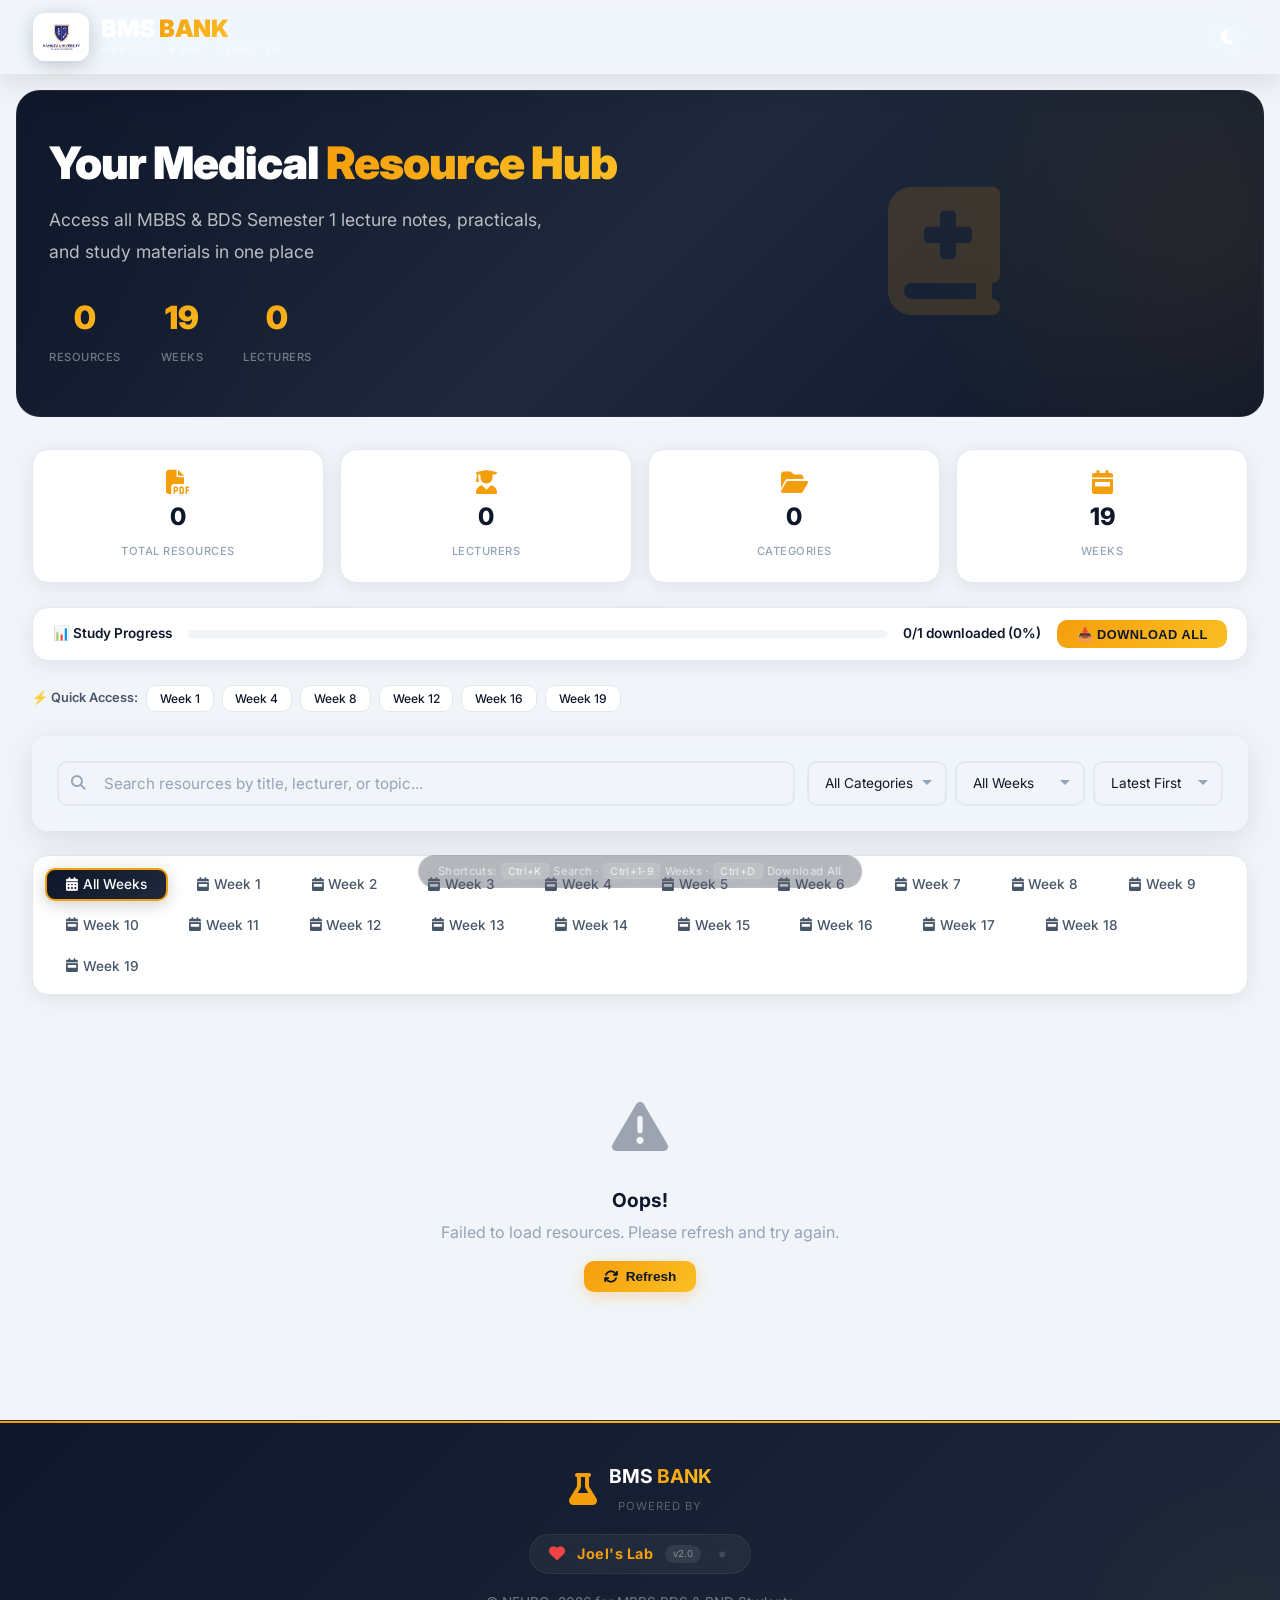
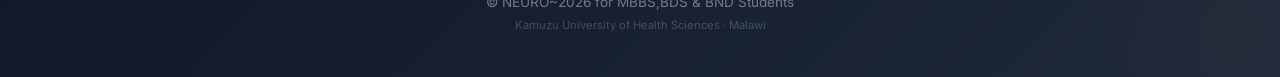
==== index.html @ ceffb373 "g" ====
<!DOCTYPE html>
<html lang="en">
<head>
    <meta charset="UTF-8">
    <meta name="viewport" content="width=device-width, initial-scale=1.0, maximum-scale=1.0, user-scalable=yes">
    <title>BMS BANK - MBBS,BDS & BND Resource Bank</title>
    <link rel="stylesheet" href="styles/main.css">
    <link rel="shortcut icon" href="assets/logo.png" type="image/png">
    <link href="https://fonts.googleapis.com/css2?family=Inter:wght@300;400;500;600;700;800;900&display=swap" rel="stylesheet">
    <link href="https://cdnjs.cloudflare.com/ajax/libs/font-awesome/6.5.0/css/all.min.css" rel="stylesheet">
</head>
<body>
    <!-- Loading Screen -->
    <div class="loading-screen" id="loadingScreen">
        <div class="loader-content">
            <div class="loader-icon">
                <i class="fas fa-graduation-cap"></i>
            </div>
            <h2>BMS <span>BANK</span></h2>
            <p>Loading resources...</p>
            <div class="loader-bar">
                <div class="loader-progress" id="loaderProgress"></div>
            </div>
            <div class="loader-percent" id="loaderPercent">0%</div>
        </div>
    </div>

    <!-- Header -->
    <header class="header glass" id="mainHeader">
        <div class="header-content">
            <div class="header-left">
                <div class="logo-wrapper">
                    <img src="assets/logo.png" alt="KUHeS" class="logo" onerror="this.style.display='none'">
                    <div class="brand-text">
                        <h1>BMS <span>BANK</span></h1>
                        <span class="subtitle">MBBS,BDS & BND · Semester 1</span>
                    </div>
                </div>
            </div>
            <div class="header-actions">
                <button class="icon-btn" id="themeToggle" title="Toggle Theme">
                    <i class="fas fa-moon"></i>
                </button>
                <!-- Admin button removed from header -->
            </div>
        </div>
    </header>

    <!-- Hero Section -->
    <section class="hero-section">
        <div class="hero-content">
            <div class="hero-text">
                <h1>Your Medical <span>Resource Hub</span></h1>
                <p>Access all MBBS & BDS Semester 1 lecture notes, practicals, and study materials in one place</p>
                <div class="hero-stats">
                    <div class="hero-stat">
                        <span class="hero-stat-number" id="heroResources">0</span>
                        <span class="hero-stat-label">Resources</span>
                    </div>
                    <div class="hero-stat">
                        <span class="hero-stat-number">19</span>
                        <span class="hero-stat-label">Weeks</span>
                    </div>
                    <div class="hero-stat">
                        <span class="hero-stat-number" id="heroLecturers">0</span>
                        <span class="hero-stat-label">Lecturers</span>
                    </div>
                </div>
            </div>
            <div class="hero-image">
                <div class="hero-illustration">
                    <i class="fas fa-book-medical"></i>
                </div>
            </div>
        </div>
    </section>

    <!-- Main Content -->
    <main class="container">
        <!-- Quick Stats -->
        <div class="quick-stats" id="quickStats">
            <div class="stat-item">
                <i class="fas fa-file-pdf"></i>
                <span class="stat-value" id="totalResources">0</span>
                <span class="stat-label">Total Resources</span>
            </div>
            <div class="stat-item">
                <i class="fas fa-user-graduate"></i>
                <span class="stat-value" id="totalLecturers">0</span>
                <span class="stat-label">Lecturers</span>
            </div>
            <div class="stat-item">
                <i class="fas fa-folder-open"></i>
                <span class="stat-value" id="totalCategories">0</span>
                <span class="stat-label">Categories</span>
            </div>
            <div class="stat-item">
                <i class="fas fa-calendar-week"></i>
                <span class="stat-value">19</span>
                <span class="stat-label">Weeks</span>
            </div>
        </div>

        <!-- Progress Bar - NEW -->
        <div class="progress-container">
            <span>📊 Study Progress</span>
            <div class="progress-bar-wrapper">
                <div class="progress-bar-fill" id="progressBar"></div>
            </div>
            <span class="progress-text" id="progressText">0/0 downloaded (0%)</span>
            <button class="btn-download-all" id="downloadAllBtn">📥 Download All</button>
        </div>

        <!-- Quick Access - NEW -->
        <div class="quick-access" id="quickAccess">
            <span style="font-weight:600;font-size:0.8rem;color:var(--text-light);">⚡ Quick Access:</span>
        </div>

        <!-- Search & Filters -->
        <section class="search-section glass">
            <div class="search-bar">
                <div class="search-input-wrapper">
                    <i class="fas fa-search search-icon"></i>
                    <input type="text" id="searchInput" class="search-input" placeholder="Search resources by title, lecturer, or topic...">
                    <button class="search-clear" id="searchClear"><i class="fas fa-times"></i></button>
                </div>
                <div class="filter-group">
                    <select id="categoryFilter" class="filter-select">
                        <option value="all">All Categories</option>
                    </select>
                    <select id="weekFilter" class="filter-select">
                        <option value="all">All Weeks</option>
                    </select>
                    <select id="sortFilter" class="filter-select">
                        <option value="newest">Latest First</option>
                        <option value="oldest">Oldest First</option>
                        <option value="week">By Week</option>
                        <option value="alpha">Alphabetical</option>
                    </select>
                </div>
            </div>
        </section>

        <!-- Week Navigation -->
        <nav class="week-nav" id="weekNav">
            <button class="week-btn active" data-week="all">
                <i class="fas fa-calendar-alt"></i> All Weeks
            </button>
        </nav>

        <!-- Resources Grid -->
        <div id="resourcesContainer">
            <div class="loading-state">
                <div class="loading-spinner"></div>
                <p>Loading resources...</p>
            </div>
        </div>

        <!-- Load More -->
        <div class="load-more-container" id="loadMoreContainer" style="display: none;">
            <button class="btn-load-more glass" id="loadMoreBtn">
                <i class="fas fa-chevron-down"></i> Load More Resources
            </button>
        </div>
    </main>

    <!-- Footer - Joel's Lab Branding with Hidden Admin Trigger -->
    <footer class="footer">
        <div class="footer-content">
            <div class="footer-brand">
                <div class="brand-icon">
                    <i class="fas fa-flask"></i>
                </div>
                <div>
                    <h3>BMS <span>BANK</span></h3>
                    <span class="footer-sub">Powered by</span>
                </div>
            </div>
            <div class="footer-joels-lab">
                <span class="heart"><i class="fas fa-heart"></i></span>
                <span class="lab">Joel's Lab</span>
                <span class="tag">v2.0</span>
                <!-- Hidden Admin Trigger - A tiny dot that opens admin on double click -->
                <span class="admin-trigger-dot" id="adminTriggerDot" title="Admin Access (Double Click)">•</span>
            </div>
            <p>© NEURO~2026 </i> for MBBS,BDS & BND Students</p>
            <p class="footer-credit">Kamuzu University of Health Sciences · Malawi</p>
        </div>
    </footer>

    <!-- Toast Container -->
    <div id="toastContainer"></div>

    <!-- Keyboard Shortcuts Hint - NEW -->
    <div class="keyboard-hint">
        <span> Shortcuts: <kbd>Ctrl+K</kbd> Search · <kbd>Ctrl+1-9</kbd> Weeks · <kbd>Ctrl+D</kbd> Download All</span>
    </div>

    <script src="js/config.js"></script>
    <script src="js/app.js"></script>
</body>
</html>
---- styles/main.css ----
/* ============================================
   BMS BANK - Premium Style Sheet
   Version: 2.0
   Author: Joel's Lab
   ============================================ */

/* ============================================
   ROOT VARIABLES
   ============================================ */
:root {
    /* Primary Colors */
    --primary: #0f172a;
    --primary-light: #1e293b;
    --primary-dark: #020617;
    --primary-rgb: 15, 23, 42;
    
    /* Secondary Colors */
    --secondary: #f59e0b;
    --secondary-light: #fbbf24;
    --secondary-dark: #d97706;
    --secondary-rgb: 245, 158, 11;
    
    /* UI Colors */
    --success: #10b981;
    --success-rgb: 16, 185, 129;
    --error: #ef4444;
    --error-rgb: 239, 68, 68;
    --warning: #f59e0b;
    --warning-rgb: 245, 158, 11;
    --info: #3b82f6;
    --info-rgb: 59, 130, 246;
    
    /* Gradients */
    --gradient-primary: linear-gradient(135deg, #0f172a 0%, #1e293b 100%);
    --gradient-secondary: linear-gradient(135deg, #f59e0b 0%, #fbbf24 100%);
    --gradient-hero: linear-gradient(135deg, #0f172a 0%, #1e293b 50%, #0f172a 100%);
    --gradient-card: linear-gradient(135deg, rgba(255,255,255,0.05) 0%, rgba(255,255,255,0.02) 100%);
    
    /* Glass Effect */
    --glass-bg: rgba(255, 255, 255, 0.08);
    --glass-border: rgba(255, 255, 255, 0.12);
    --glass-shadow: 0 8px 32px rgba(0, 0, 0, 0.1);
    --glass-blur: 20px;
    
    /* Backgrounds */
    --bg: #f1f5f9;
    --bg-white: #ffffff;
    --bg-dark: #0f172a;
    --bg-card: #ffffff;
    
    /* Text */
    --text: #0f172a;
    --text-light: #475569;
    --text-muted: #94a3b8;
    --text-white: #f8fafc;
    
    /* Borders */
    --border: #e2e8f0;
    --border-light: #f1f5f9;
    
    /* Shadows */
    --shadow-sm: 0 1px 2px rgba(0, 0, 0, 0.05);
    --shadow: 0 4px 20px rgba(0, 0, 0, 0.08);
    --shadow-md: 0 6px 30px rgba(0, 0, 0, 0.1);
    --shadow-lg: 0 8px 40px rgba(0, 0, 0, 0.12);
    --shadow-xl: 0 12px 60px rgba(0, 0, 0, 0.16);
    --shadow-2xl: 0 20px 80px rgba(0, 0, 0, 0.2);
    --shadow-glow: 0 0 40px rgba(245, 158, 11, 0.15);
    --shadow-glow-strong: 0 0 60px rgba(245, 158, 11, 0.25);
    
    /* Radius */
    --radius: 16px;
    --radius-sm: 10px;
    --radius-lg: 24px;
    --radius-xl: 32px;
    --radius-full: 9999px;
    
    /* Transitions */
    --transition: all 0.4s cubic-bezier(0.4, 0, 0.2, 1);
    --transition-smooth: all 0.6s cubic-bezier(0.34, 1.56, 0.64, 1);
    --transition-bounce: all 0.5s cubic-bezier(0.34, 1.56, 0.64, 1);
    
    /* Typography */
    --font-family: 'Inter', -apple-system, BlinkMacSystemFont, 'Segoe UI', Roboto, sans-serif;
    
    /* Spacing */
    --spacing-xs: 0.25rem;
    --spacing-sm: 0.5rem;
    --spacing-md: 1rem;
    --spacing-lg: 1.5rem;
    --spacing-xl: 2rem;
    --spacing-2xl: 3rem;
    --spacing-3xl: 4rem;
}

/* ============================================
   DARK THEME
   ============================================ */
[data-theme="dark"] {
    --bg: #0f172a;
    --bg-white: #1e293b;
    --bg-card: #1e293b;
    --text: #f1f5f9;
    --text-light: #cbd5e1;
    --text-muted: #94a3b8;
    --border: #334155;
    --border-light: #1e293b;
    --glass-bg: rgba(255, 255, 255, 0.05);
    --glass-border: rgba(255, 255, 255, 0.08);
    --shadow: 0 4px 20px rgba(0, 0, 0, 0.3);
    --shadow-md: 0 6px 30px rgba(0, 0, 0, 0.4);
    --shadow-lg: 0 8px 40px rgba(0, 0, 0, 0.5);
    --shadow-xl: 0 12px 60px rgba(0, 0, 0, 0.6);
    --gradient-primary: linear-gradient(135deg, #020617 0%, #0f172a 100%);
    --gradient-card: linear-gradient(135deg, rgba(255,255,255,0.03) 0%, rgba(255,255,255,0.01) 100%);
}

/* ============================================
   RESET & BASE
   ============================================ */
* {
    margin: 0;
    padding: 0;
    box-sizing: border-box;
}

html {
    scroll-behavior: smooth;
}

body {
    font-family: var(--font-family);
    background: var(--bg);
    color: var(--text);
    line-height: 1.6;
    min-height: 100vh;
    transition: var(--transition);
    -webkit-font-smoothing: antialiased;
    -moz-osx-font-smoothing: grayscale;
}

/* ============================================
   LOADING SCREEN
   ============================================ */
.loading-screen {
    position: fixed;
    top: 0;
    left: 0;
    right: 0;
    bottom: 0;
    background: var(--gradient-hero);
    display: flex;
    align-items: center;
    justify-content: center;
    z-index: 99999;
    transition: opacity 0.8s ease, visibility 0.8s ease;
}

.loading-screen.hidden {
    opacity: 0;
    visibility: hidden;
    pointer-events: none;
}

.loader-content {
    text-align: center;
    color: white;
    animation: float 3s ease-in-out infinite;
}

.loader-icon {
    font-size: 4rem;
    margin-bottom: 1rem;
    display: inline-block;
    animation: pulse-glow 2s ease-in-out infinite;
}

.loader-content h2 {
    font-size: 2.5rem;
    font-weight: 900;
    letter-spacing: -1px;
    margin-bottom: 0.25rem;
}

.loader-content h2 span {
    background: var(--gradient-secondary);
    -webkit-background-clip: text;
    -webkit-text-fill-color: transparent;
    background-clip: text;
}

.loader-content p {
    opacity: 0.6;
    margin-bottom: 1.5rem;
    font-weight: 300;
}

.loader-bar {
    width: 240px;
    height: 4px;
    background: rgba(255, 255, 255, 0.1);
    border-radius: 4px;
    margin: 0 auto 0.5rem;
    overflow: hidden;
}

.loader-progress {
    height: 100%;
    width: 0%;
    background: var(--gradient-secondary);
    border-radius: 4px;
    transition: width 0.3s ease;
}

.loader-percent {
    font-size: 0.85rem;
    opacity: 0.6;
    font-weight: 300;
}

/* ============================================
   HEADER
   ============================================ */
.header {
    position: sticky;
    top: 0;
    z-index: 1000;
    padding: 0.75rem 2rem;
    background: var(--gradient-primary);
    border-bottom: 1px solid rgba(255, 255, 255, 0.06);
    backdrop-filter: blur(20px);
    -webkit-backdrop-filter: blur(20px);
    box-shadow: 0 4px 30px rgba(0, 0, 0, 0.3);
}

.header-content {
    max-width: 1400px;
    margin: 0 auto;
    display: flex;
    align-items: center;
    justify-content: space-between;
    flex-wrap: wrap;
    gap: 0.75rem;
}

.header-left {
    display: flex;
    align-items: center;
    gap: 1rem;
}

.logo-wrapper {
    display: flex;
    align-items: center;
    gap: 0.75rem;
}

.logo {
    height: 48px;
    width: auto;
    border-radius: 12px;
    padding: 4px 8px;
    background: rgba(255, 255, 255, 0.95);
    box-shadow: 0 4px 20px rgba(0, 0, 0, 0.2);
    transition: var(--transition);
}

.logo:hover {
    transform: scale(1.05) rotate(-2deg);
}

.brand-text {
    display: flex;
    flex-direction: column;
}

.brand-text h1 {
    font-size: 1.5rem;
    font-weight: 900;
    letter-spacing: -0.5px;
    color: white;
    line-height: 1.2;
}

.brand-text h1 span {
    background: var(--gradient-secondary);
    -webkit-background-clip: text;
    -webkit-text-fill-color: transparent;
    background-clip: text;
}

.brand-text .subtitle {
    font-size: 0.65rem;
    color: rgba(255, 255, 255, 0.5);
    font-weight: 400;
    letter-spacing: 1px;
    text-transform: uppercase;
    margin-top: -2px;
}

.header-actions {
    display: flex;
    align-items: center;
    gap: 0.5rem;
}

/* ============================================
   BUTTONS
   ============================================ */
.btn-premium {
    padding: 0.5rem 1.25rem;
    border: none;
    border-radius: var(--radius-sm);
    font-weight: 600;
    font-size: 0.85rem;
    cursor: pointer;
    transition: var(--transition);
    display: inline-flex;
    align-items: center;
    gap: 0.5rem;
    background: var(--gradient-secondary);
    color: var(--primary);
    box-shadow: 0 4px 16px rgba(245, 158, 11, 0.3);
    text-decoration: none;
}

.btn-premium:hover {
    transform: translateY(-2px) scale(1.02);
    box-shadow: 0 8px 32px rgba(245, 158, 11, 0.4);
}

.btn-premium:active {
    transform: scale(0.98);
}

.btn-premium i {
    font-size: 0.9rem;
}

.btn-premium-outline {
    padding: 0.5rem 1.25rem;
    border: 1px solid rgba(255, 255, 255, 0.2);
    border-radius: var(--radius-sm);
    font-weight: 500;
    font-size: 0.85rem;
    cursor: pointer;
    transition: var(--transition);
    background: rgba(255, 255, 255, 0.05);
    color: white;
    display: inline-flex;
    align-items: center;
    gap: 0.5rem;
    backdrop-filter: blur(10px);
    -webkit-backdrop-filter: blur(10px);
}

.btn-premium-outline:hover {
    background: rgba(255, 255, 255, 0.1);
    border-color: rgba(255, 255, 255, 0.4);
    transform: translateY(-2px);
}

.icon-btn {
    width: 40px;
    height: 40px;
    border: none;
    border-radius: 50%;
    background: rgba(255, 255, 255, 0.05);
    color: white;
    font-size: 1.1rem;
    cursor: pointer;
    transition: var(--transition);
    display: flex;
    align-items: center;
    justify-content: center;
}

.icon-btn:hover {
    background: rgba(255, 255, 255, 0.12);
    transform: rotate(30deg);
}

/* ============================================
   HERO SECTION
   ============================================ */
.hero-section {
    background: var(--gradient-hero);
    padding: 3rem 2rem;
    margin: 1rem 1rem 2rem;
    border-radius: var(--radius-lg);
    position: relative;
    overflow: hidden;
    border: 1px solid rgba(255, 255, 255, 0.06);
}

.hero-section::before {
    content: '';
    position: absolute;
    top: -50%;
    right: -20%;
    width: 600px;
    height: 600px;
    background: radial-gradient(circle, rgba(245, 158, 11, 0.08) 0%, transparent 70%);
    border-radius: 50%;
    animation: pulse-soft 8s ease-in-out infinite;
}

.hero-section::after {
    content: '';
    position: absolute;
    bottom: -50%;
    left: -20%;
    width: 500px;
    height: 500px;
    background: radial-gradient(circle, rgba(15, 23, 42, 0.4) 0%, transparent 70%);
    border-radius: 50%;
}

.hero-content {
    max-width: 1400px;
    margin: 0 auto;
    display: grid;
    grid-template-columns: 1fr 1fr;
    gap: 2rem;
    align-items: center;
    position: relative;
    z-index: 1;
}

.hero-text h1 {
    font-size: 2.8rem;
    font-weight: 900;
    color: white;
    line-height: 1.1;
    margin-bottom: 1rem;
    letter-spacing: -1px;
}

.hero-text h1 span {
    background: var(--gradient-secondary);
    -webkit-background-clip: text;
    -webkit-text-fill-color: transparent;
    background-clip: text;
}

.hero-text p {
    color: rgba(255, 255, 255, 0.7);
    font-size: 1.1rem;
    max-width: 500px;
    margin-bottom: 1.5rem;
    line-height: 1.8;
}

.hero-stats {
    display: flex;
    gap: 2.5rem;
}

.hero-stat {
    text-align: center;
}

.hero-stat-number {
    display: block;
    font-size: 2rem;
    font-weight: 900;
    background: var(--gradient-secondary);
    -webkit-background-clip: text;
    -webkit-text-fill-color: transparent;
    background-clip: text;
}

.hero-stat-label {
    font-size: 0.7rem;
    color: rgba(255, 255, 255, 0.4);
    text-transform: uppercase;
    letter-spacing: 0.5px;
    font-weight: 500;
}

.hero-illustration {
    text-align: center;
    font-size: 8rem;
    color: rgba(245, 158, 11, 0.15);
    animation: float 4s ease-in-out infinite;
}

/* ============================================
   CONTAINER
   ============================================ */
.container {
    max-width: 1400px;
    margin: 0 auto;
    padding: 0 2rem 2rem;
}

/* ============================================
   QUICK STATS
   ============================================ */
.quick-stats {
    display: grid;
    grid-template-columns: repeat(auto-fit, minmax(160px, 1fr));
    gap: 1rem;
    margin-bottom: 1.5rem;
}

.quick-stats .stat-item {
    background: var(--bg-white);
    padding: 1.25rem 1rem;
    border-radius: var(--radius);
    text-align: center;
    border: 1px solid var(--border);
    box-shadow: var(--shadow);
    transition: var(--transition);
    cursor: default;
}

.quick-stats .stat-item:hover {
    transform: translateY(-4px);
    box-shadow: var(--shadow-lg);
    border-color: var(--secondary);
}

.quick-stats .stat-item i {
    font-size: 1.5rem;
    color: var(--secondary);
    display: block;
    margin-bottom: 0.25rem;
}

.quick-stats .stat-value {
    display: block;
    font-size: 1.5rem;
    font-weight: 800;
    color: var(--text);
}

.quick-stats .stat-label {
    font-size: 0.7rem;
    color: var(--text-muted);
    text-transform: uppercase;
    letter-spacing: 0.5px;
    font-weight: 500;
}

/* ============================================
   SEARCH SECTION
   ============================================ */
.search-section {
    background: var(--bg-white);
    padding: 1.5rem;
    border-radius: var(--radius);
    border: 1px solid var(--border);
    box-shadow: var(--shadow);
    margin-bottom: 1.5rem;
    transition: var(--transition);
}

.search-section:hover {
    box-shadow: var(--shadow-md);
}

.search-bar {
    display: flex;
    gap: 0.75rem;
    flex-wrap: wrap;
}

.search-input-wrapper {
    flex: 1;
    min-width: 200px;
    position: relative;
}

.search-input-wrapper .search-icon {
    position: absolute;
    left: 14px;
    top: 50%;
    transform: translateY(-50%);
    color: var(--text-muted);
    font-size: 0.9rem;
}

.search-input {
    width: 100%;
    padding: 0.7rem 1rem 0.7rem 2.8rem;
    border: 2px solid var(--border);
    border-radius: var(--radius-sm);
    font-size: 0.95rem;
    transition: var(--transition);
    background: var(--bg);
    color: var(--text);
    font-family: inherit;
}

.search-input:focus {
    outline: none;
    border-color: var(--secondary);
    box-shadow: 0 0 0 4px rgba(245, 158, 11, 0.1);
}

.search-input::placeholder {
    color: var(--text-muted);
}

.search-clear {
    position: absolute;
    right: 12px;
    top: 50%;
    transform: translateY(-50%);
    background: none;
    border: none;
    color: var(--text-muted);
    cursor: pointer;
    display: none;
    padding: 4px;
    font-size: 0.8rem;
    transition: var(--transition);
}

.search-clear:hover {
    color: var(--text);
}

.search-clear.visible {
    display: flex;
}

.filter-group {
    display: flex;
    gap: 0.5rem;
    flex-wrap: wrap;
}

.filter-select {
    padding: 0.7rem 1rem;
    border: 2px solid var(--border);
    border-radius: var(--radius-sm);
    background: var(--bg);
    font-size: 0.85rem;
    cursor: pointer;
    transition: var(--transition);
    color: var(--text);
    min-width: 130px;
    font-family: inherit;
    appearance: none;
    -webkit-appearance: none;
    background-image: url("data:image/svg+xml,%3Csvg xmlns='http://www.w3.org/2000/svg' width='12' height='12' viewBox='0 0 12 12'%3E%3Cpath fill='%2394a3b8' d='M6 8L1 3h10z'/%3E%3C/svg%3E");
    background-repeat: no-repeat;
    background-position: right 12px center;
    padding-right: 32px;
}

.filter-select:focus {
    outline: none;
    border-color: var(--secondary);
    box-shadow: 0 0 0 4px rgba(245, 158, 11, 0.1);
}

.filter-select option {
    background: var(--bg-white);
    color: var(--text);
}

/* ============================================
   WEEK NAVIGATION
   ============================================ */
.week-nav {
    display: flex;
    gap: 0.5rem;
    flex-wrap: wrap;
    margin-bottom: 1.5rem;
    padding: 0.75rem;
    background: var(--bg-white);
    border-radius: var(--radius);
    border: 1px solid var(--border);
    box-shadow: var(--shadow);
    transition: var(--transition);
}

.week-nav:hover {
    box-shadow: var(--shadow-md);
}

.week-btn {
    padding: 0.4rem 1.2rem;
    border: 2px solid transparent;
    border-radius: var(--radius-sm);
    background: transparent;
    cursor: pointer;
    transition: var(--transition);
    font-weight: 500;
    font-size: 0.85rem;
    color: var(--text-light);
    font-family: inherit;
    display: inline-flex;
    align-items: center;
    gap: 0.3rem;
}

.week-btn:hover {
    background: var(--bg);
    color: var(--text);
    transform: translateY(-2px);
}

.week-btn.active {
    background: var(--gradient-primary);
    color: white;
    border-color: var(--secondary);
    box-shadow: 0 4px 16px rgba(15, 23, 42, 0.2);
}

.week-btn .count {
    background: rgba(255, 255, 255, 0.15);
    padding: 0.05rem 0.4rem;
    border-radius: 10px;
    font-size: 0.65rem;
    margin-left: 0.2rem;
}

/* ============================================
   RESOURCES
   ============================================ */
.resources-header {
    display: flex;
    justify-content: space-between;
    align-items: center;
    margin-bottom: 1rem;
}

.result-count {
    font-size: 0.85rem;
    color: var(--text-muted);
    font-weight: 500;
}

.resources-grid {
    display: grid;
    grid-template-columns: repeat(auto-fill, minmax(340px, 1fr));
    gap: 1.5rem;
}

/* Resource Card */
.resource-card {
    background: var(--bg-card);
    border-radius: var(--radius);
    border: 1px solid var(--border);
    overflow: hidden;
    transition: var(--transition);
    box-shadow: var(--shadow);
    position: relative;
}

.resource-card::before {
    content: '';
    position: absolute;
    top: 0;
    left: 0;
    right: 0;
    height: 3px;
    background: var(--gradient-secondary);
    opacity: 0;
    transition: var(--transition);
}

.resource-card:hover::before {
    opacity: 1;
}

.resource-card:hover {
    transform: translateY(-6px);
    box-shadow: var(--shadow-lg), var(--shadow-glow);
    border-color: var(--secondary);
}

.resource-card-badge {
    padding: 0.75rem 1.25rem 0;
}

.week-badge {
    display: inline-block;
    padding: 0.15rem 0.6rem;
    border-radius: var(--radius-full);
    background: var(--gradient-primary);
    color: white;
    font-size: 0.7rem;
    font-weight: 600;
    letter-spacing: 0.3px;
}

.resource-card-header {
    padding: 0.75rem 1.25rem 0.5rem;
    display: flex;
    justify-content: space-between;
    align-items: flex-start;
    gap: 0.75rem;
}

.resource-card-title {
    font-size: 1.05rem;
    font-weight: 700;
    color: var(--text);
    flex: 1;
    line-height: 1.3;
    display: -webkit-box;
    -webkit-line-clamp: 2;
    -webkit-box-orient: vertical;
    overflow: hidden;
}

.resource-card-category {
    padding: 0.15rem 0.6rem;
    border-radius: var(--radius-full);
    font-size: 0.65rem;
    font-weight: 600;
    background: var(--gradient-secondary);
    color: var(--primary);
    white-space: nowrap;
    display: inline-flex;
    align-items: center;
    gap: 0.2rem;
    flex-shrink: 0;
}

.resource-card-body {
    padding: 0 1.25rem 0.75rem;
}

.resource-card-meta {
    display: flex;
    gap: 0.75rem;
    font-size: 0.8rem;
    color: var(--text-light);
    margin: 0.25rem 0;
    flex-wrap: wrap;
}

.resource-card-meta span {
    display: flex;
    align-items: center;
    gap: 0.3rem;
}

.resource-card-meta i {
    font-size: 0.7rem;
    opacity: 0.6;
}

.resource-card-description {
    font-size: 0.9rem;
    color: var(--text-light);
    margin: 0.35rem 0;
    display: -webkit-box;
    -webkit-line-clamp: 2;
    -webkit-box-orient: vertical;
    overflow: hidden;
    line-height: 1.5;
}

.resource-card-footer {
    padding: 0.75rem 1.25rem 1rem;
    border-top: 1px solid var(--border);
    display: flex;
    justify-content: space-between;
    align-items: center;
    flex-wrap: wrap;
    gap: 0.5rem;
}

.resource-card-actions {
    display: flex;
    gap: 0.5rem;
}

.resource-card-link {
    display: inline-flex;
    align-items: center;
    gap: 0.4rem;
    color: var(--primary);
    text-decoration: none;
    font-weight: 600;
    font-size: 0.85rem;
    transition: var(--transition);
    padding: 0.3rem 0.75rem;
    border-radius: var(--radius-sm);
    background: rgba(15, 23, 42, 0.05);
}

.resource-card-link:hover {
    background: var(--gradient-secondary);
    color: var(--primary);
    transform: translateX(4px);
}

.resource-card-link i {
    font-size: 0.85rem;
}

.resource-card-date {
    font-size: 0.7rem;
    color: var(--text-muted);
    display: flex;
    align-items: center;
    gap: 0.3rem;
}

.resource-card-date i {
    font-size: 0.7rem;
}

/* ============================================
   LOADING & EMPTY STATES
   ============================================ */
.loading-state {
    text-align: center;
    padding: 4rem 1rem;
    color: var(--text-light);
}

.loading-spinner {
    display: inline-block;
    width: 40px;
    height: 40px;
    border: 3px solid var(--border);
    border-top: 3px solid var(--secondary);
    border-radius: 50%;
    animation: spin 0.8s linear infinite;
    margin-bottom: 0.75rem;
}

@keyframes spin {
    to { transform: rotate(360deg); }
}

.empty-state {
    text-align: center;
    padding: 4rem 1rem;
    color: var(--text-light);
}

.empty-state-icon {
    font-size: 3.5rem;
    margin-bottom: 0.75rem;
    opacity: 0.5;
}

.empty-state h3 {
    font-size: 1.2rem;
    color: var(--text);
    margin-bottom: 0.25rem;
}

.empty-state p {
    color: var(--text-muted);
    margin-bottom: 1rem;
}

/* ============================================
   LOAD MORE
   ============================================ */
.load-more-container {
    text-align: center;
    margin-top: 2rem;
}

.btn-load-more {
    padding: 0.7rem 2.5rem;
    border: 2px solid var(--border);
    border-radius: var(--radius-sm);
    background: var(--bg-white);
    color: var(--text);
    font-weight: 600;
    font-size: 0.9rem;
    cursor: pointer;
    transition: var(--transition);
    font-family: inherit;
    display: inline-flex;
    align-items: center;
    gap: 0.5rem;
}

.btn-load-more:hover {
    border-color: var(--secondary);
    background: var(--gradient-secondary);
    color: var(--primary);
    transform: translateY(-2px);
    box-shadow: 0 4px 20px rgba(245, 158, 11, 0.3);
}

/* ============================================
   FOOTER - JOEL'S LAB
   ============================================ */
.footer {
    background: var(--gradient-primary);
    border-top: 1px solid rgba(255, 255, 255, 0.06);
    padding: 2.5rem 1.5rem;
    margin-top: 2rem;
    position: relative;
    overflow: hidden;
}

.footer::before {
    content: '';
    position: absolute;
    top: 0;
    left: 0;
    right: 0;
    height: 2px;
    background: var(--gradient-secondary);
}

.footer::after {
    content: '';
    position: absolute;
    bottom: -100px;
    right: -100px;
    width: 300px;
    height: 300px;
    background: radial-gradient(circle, rgba(245, 158, 11, 0.03) 0%, transparent 70%);
    border-radius: 50%;
}

.footer-content {
    max-width: 1400px;
    margin: 0 auto;
    text-align: center;
    position: relative;
    z-index: 1;
}

.footer-brand {
    display: flex;
    align-items: center;
    justify-content: center;
    gap: 0.75rem;
    margin-bottom: 0.5rem;
}

.footer-brand .brand-icon {
    font-size: 2rem;
    color: var(--secondary);
    animation: pulse-glow 2s ease-in-out infinite;
}

.footer-brand h3 {
    font-size: 1.2rem;
    font-weight: 700;
    color: white;
}

.footer-brand h3 span {
    background: var(--gradient-secondary);
    -webkit-background-clip: text;
    -webkit-text-fill-color: transparent;
    background-clip: text;
}

.footer-sub {
    font-size: 0.7rem;
    color: rgba(255, 255, 255, 0.3);
    text-transform: uppercase;
    letter-spacing: 1px;
}

.footer-joels-lab {
    display: inline-flex;
    align-items: center;
    gap: 0.75rem;
    margin: 0.5rem 0 1rem;
    padding: 0.4rem 1.2rem;
    border-radius: var(--radius-full);
    background: rgba(255, 255, 255, 0.05);
    border: 1px solid rgba(255, 255, 255, 0.06);
    backdrop-filter: blur(10px);
}

.footer-joels-lab .heart {
    color: #ef4444;
    animation: heartbeat 1.5s ease-in-out infinite;
}

.footer-joels-lab .heart i {
    font-size: 1rem;
}

.footer-joels-lab .lab {
    color: var(--secondary);
    font-weight: 700;
    font-size: 0.9rem;
    letter-spacing: 0.5px;
}

.footer-joels-lab .tag {
    font-size: 0.6rem;
    padding: 0.1rem 0.5rem;
    border-radius: var(--radius-full);
    background: rgba(255, 255, 255, 0.08);
    color: rgba(255, 255, 255, 0.4);
}

.footer p {
    font-size: 0.85rem;
    color: rgba(255, 255, 255, 0.4);
    margin: 0.1rem 0;
}

.footer p i {
    color: #ef4444;
}

.footer-credit {
    font-size: 0.7rem !important;
    color: rgba(255, 255, 255, 0.2) !important;
    margin-top: 0.25rem !important;
}

/* ============================================
   ANIMATIONS
   ============================================ */
@keyframes float {
    0%, 100% { transform: translateY(0); }
    50% { transform: translateY(-20px); }
}

@keyframes pulse-glow {
    0%, 100% { filter: drop-shadow(0 0 0 rgba(245, 158, 11, 0)); }
    50% { filter: drop-shadow(0 0 20px rgba(245, 158, 11, 0.3)); }
}

@keyframes pulse-soft {
    0%, 100% { transform: scale(1) rotate(0deg); }
    50% { transform: scale(1.1) rotate(5deg); }
}

@keyframes heartbeat {
    0%, 100% { transform: scale(1); }
    50% { transform: scale(1.2); }
}

/* ============================================
   TOAST NOTIFICATIONS
   ============================================ */
#toastContainer {
    position: fixed;
    bottom: 20px;
    right: 20px;
    z-index: 99999;
    display: flex;
    flex-direction: column;
    gap: 10px;
    max-width: 400px;
    width: 90%;
}

.toast {
    padding: 14px 20px;
    border-radius: var(--radius-sm);
    color: white;
    font-weight: 500;
    font-size: 0.9rem;
    box-shadow: var(--shadow-xl);
    animation: toastIn 0.4s cubic-bezier(0.34, 1.56, 0.64, 1);
    backdrop-filter: blur(10px);
    -webkit-backdrop-filter: blur(10px);
    display: flex;
    align-items: center;
    gap: 0.5rem;
    border: 1px solid rgba(255, 255, 255, 0.1);
}

.toast-success { 
    background: rgba(16, 185, 129, 0.95);
}

.toast-error { 
    background: rgba(239, 68, 68, 0.95);
}

.toast-info { 
    background: rgba(59, 130, 246, 0.95);
}

@keyframes toastIn {
    from {
        transform: translateY(100px) scale(0.9);
        opacity: 0;
    }
    to {
        transform: translateY(0) scale(1);
        opacity: 1;
    }
}

/* ============================================
   ADMIN STYLES
   ============================================ */
/* Login */
.login-overlay {
    position: fixed;
    top: 0;
    left: 0;
    right: 0;
    bottom: 0;
    background: var(--gradient-hero);
    backdrop-filter: blur(20px);
    -webkit-backdrop-filter: blur(20px);
    display: flex;
    align-items: center;
    justify-content: center;
    z-index: 99999;
}

.login-box {
    background: var(--bg-white);
    padding: 3rem;
    border-radius: var(--radius-lg);
    max-width: 420px;
    width: 90%;
    box-shadow: var(--shadow-2xl);
    border: 1px solid var(--border);
    position: relative;
    overflow: hidden;
}

.login-box::before {
    content: '';
    position: absolute;
    top: 0;
    left: 0;
    right: 0;
    height: 4px;
    background: var(--gradient-secondary);
}

.login-header {
    text-align: center;
    margin-bottom: 2rem;
}

.login-icon {
    font-size: 3rem;
    display: block;
    margin-bottom: 0.5rem;
}

.login-box h2 {
    font-size: 1.5rem;
    font-weight: 800;
    color: var(--text);
}

.login-box h2 span {
    background: var(--gradient-secondary);
    -webkit-background-clip: text;
    -webkit-text-fill-color: transparent;
    background-clip: text;
}

.login-box p {
    color: var(--text-light);
    font-size: 0.9rem;
}

.login-error {
    color: var(--error);
    font-size: 0.85rem;
    margin-top: 0.75rem;
    text-align: center;
    display: none;
}

.login-error.visible {
    display: block;
}

/* Admin Container */
.admin-container {
    background: var(--bg-white);
    padding: 1.5rem;
    border-radius: var(--radius);
    border: 1px solid var(--border);
    margin-bottom: 1.5rem;
    box-shadow: var(--shadow);
    transition: var(--transition);
}

.admin-container:hover {
    box-shadow: var(--shadow-md);
}

.admin-header {
    display: flex;
    justify-content: space-between;
    align-items: center;
    margin-bottom: 1.25rem;
    flex-wrap: wrap;
    gap: 0.75rem;
}

.admin-header h2 {
    font-size: 1.2rem;
    font-weight: 700;
}

.admin-header h2 i {
    color: var(--secondary);
    margin-right: 0.5rem;
}

.badge-premium {
    padding: 0.15rem 0.75rem;
    border-radius: var(--radius-full);
    background: var(--gradient-secondary);
    color: var(--primary);
    font-size: 0.65rem;
    font-weight: 600;
    text-transform: uppercase;
    letter-spacing: 0.5px;
}

/* Admin Stats */
.admin-stats {
    display: grid;
    grid-template-columns: repeat(auto-fit, minmax(150px, 1fr));
    gap: 1rem;
    margin-bottom: 1.5rem;
}

.stat-card {
    background: var(--bg-white);
    padding: 1.25rem;
    border-radius: var(--radius);
    text-align: center;
    border: 1px solid var(--border);
    transition: var(--transition);
    box-shadow: var(--shadow);
}

.stat-card:hover {
    transform: translateY(-4px);
    box-shadow: var(--shadow-lg);
    border-color: var(--secondary);
}

.stat-card i {
    font-size: 1.5rem;
    color: var(--secondary);
    display: block;
    margin-bottom: 0.25rem;
}

.stat-number {
    display: block;
    font-size: 1.8rem;
    font-weight: 800;
    background: var(--gradient-secondary);
    -webkit-background-clip: text;
    -webkit-text-fill-color: transparent;
    background-clip: text;
}

.stat-label {
    font-size: 0.7rem;
    color: var(--text-muted);
    font-weight: 500;
    text-transform: uppercase;
    letter-spacing: 0.5px;
}

/* Admin Form */
.admin-form {
    display: grid;
    gap: 1rem;
}

.form-group {
    display: grid;
    gap: 0.35rem;
}

.form-group label {
    font-weight: 500;
    font-size: 0.85rem;
    color: var(--text);
}

.form-group label i {
    color: var(--text-muted);
    margin-right: 0.3rem;
    width: 16px;
}

.form-group input,
.form-group select,
.form-group textarea {
    padding: 0.6rem 0.75rem;
    border: 1px solid var(--border);
    border-radius: var(--radius-sm);
    font-size: 0.9rem;
    transition: var(--transition);
    background: var(--bg);
    color: var(--text);
    font-family: inherit;
}

.form-group input:focus,
.form-group select:focus,
.form-group textarea:focus {
    outline: none;
    border-color: var(--secondary);
    box-shadow: 0 0 0 4px rgba(245, 158, 11, 0.08);
}

.form-row {
    display: grid;
    grid-template-columns: 1fr 1fr;
    gap: 1rem;
}

/* Upload Area */
.upload-area {
    border: 2px dashed var(--border);
    padding: 2rem;
    text-align: center;
    border-radius: var(--radius-sm);
    cursor: pointer;
    transition: var(--transition);
    background: var(--bg);
}

.upload-area:hover {
    border-color: var(--secondary);
    background: rgba(245, 158, 11, 0.03);
}

.upload-area.dragover {
    border-color: var(--secondary);
    background: rgba(245, 158, 11, 0.06);
}

.upload-icon {
    font-size: 2.5rem;
    margin-bottom: 0.5rem;
    color: var(--text-muted);
}

.upload-link {
    color: var(--secondary);
    font-weight: 600;
    cursor: pointer;
}

.upload-hint {
    font-size: 0.75rem;
    color: var(--text-muted);
    margin-top: 0.25rem;
}

.file-preview-item {
    display: flex;
    align-items: center;
    justify-content: space-between;
    padding: 0.5rem 0.75rem;
    background: var(--bg);
    border-radius: var(--radius-sm);
    margin-top: 0.5rem;
    border: 1px solid var(--border);
}

.file-preview-item button {
    background: none;
    border: none;
    color: var(--error);
    cursor: pointer;
    padding: 4px;
    font-size: 0.9rem;
    transition: var(--transition);
}

.file-preview-item button:hover {
    transform: scale(1.2);
}

/* Form Actions */
.form-actions {
    display: flex;
    gap: 0.75rem;
    flex-wrap: wrap;
    margin-top: 0.5rem;
}

/* Admin Resources List */
.admin-resources-list {
    display: grid;
    gap: 0.5rem;
}

.admin-resource-item {
    display: flex;
    justify-content: space-between;
    align-items: center;
    padding: 0.6rem 0.75rem;
    background: var(--bg);
    border-radius: var(--radius-sm);
    transition: var(--transition);
    flex-wrap: wrap;
    gap: 0.5rem;
    border: 1px solid var(--border);
}

.admin-resource-item:hover {
    border-color: var(--secondary);
    background: rgba(245, 158, 11, 0.03);
}

.admin-resource-info {
    display: flex;
    align-items: center;
    gap: 0.75rem;
    flex-wrap: wrap;
}

.admin-resource-info .week-badge {
    background: var(--gradient-primary);
    color: white;
}

.admin-resource-info .title {
    font-weight: 500;
    font-size: 0.9rem;
}

.admin-resource-info .lecturer {
    font-size: 0.8rem;
    color: var(--text-light);
}

.admin-resource-info .lecturer i {
    margin-right: 0.2rem;
}

.admin-resource-info .category-tag {
    padding: 0.1rem 0.5rem;
    border-radius: var(--radius-full);
    font-size: 0.65rem;
    background: var(--bg);
    color: var(--text-muted);
    border: 1px solid var(--border);
}

.admin-resource-actions {
    display: flex;
    gap: 0.4rem;
}

.btn-small {
    padding: 0.2rem 0.6rem;
    border: none;
    border-radius: var(--radius-sm);
    font-size: 0.75rem;
    cursor: pointer;
    transition: var(--transition);
}

.btn-small-danger {
    background: var(--error);
    color: white;
}

.btn-small-danger:hover {
    background: #dc2626;
    transform: scale(1.05);
}

/* Admin Search */
.admin-search {
    display: flex;
    align-items: center;
    gap: 0.5rem;
    background: var(--bg);
    padding: 0.3rem 0.75rem;
    border-radius: var(--radius-sm);
    border: 1px solid var(--border);
    transition: var(--transition);
}

.admin-search:focus-within {
    border-color: var(--secondary);
    box-shadow: 0 0 0 4px rgba(245, 158, 11, 0.08);
}

.admin-search i {
    color: var(--text-muted);
    font-size: 0.8rem;
}

.admin-search input {
    border: none;
    background: transparent;
    padding: 0.4rem 0;
    font-size: 0.85rem;
    color: var(--text);
    width: 180px;
    font-family: inherit;
}

.admin-search input:focus {
    outline: none;
}

/* Bulk Upload */
.bulk-upload-area {
    padding: 1rem;
    background: var(--bg);
    border-radius: var(--radius-sm);
    border: 1px solid var(--border);
}

.bulk-upload-area p {
    margin-bottom: 0.5rem;
    font-size: 0.85rem;
    color: var(--text-light);
}

.bulk-upload-area p i {
    color: var(--info);
    margin-right: 0.3rem;
}

.bulk-upload-area textarea {
    width: 100%;
    padding: 0.6rem;
    border: 1px solid var(--border);
    border-radius: var(--radius-sm);
    font-size: 0.85rem;
    font-family: inherit;
    background: var(--bg-white);
    color: var(--text);
    resize: vertical;
    transition: var(--transition);
}

.bulk-upload-area textarea:focus {
    outline: none;
    border-color: var(--secondary);
    box-shadow: 0 0 0 4px rgba(245, 158, 11, 0.08);
}

/* ============================================
   SCROLLBAR
   ============================================ */
::-webkit-scrollbar {
    width: 8px;
    height: 8px;
}

::-webkit-scrollbar-track {
    background: var(--bg);
    border-radius: 4px;
}

::-webkit-scrollbar-thumb {
    background: var(--secondary);
    border-radius: 4px;
    transition: var(--transition);
}

::-webkit-scrollbar-thumb:hover {
    background: var(--secondary-dark);
}

/* ============================================
   UTILITY CLASSES
   ============================================ */
.hidden {
    display: none !important;
}

.glass {
    background: var(--glass-bg);
    backdrop-filter: blur(var(--glass-blur)) saturate(180%);
    -webkit-backdrop-filter: blur(var(--glass-blur)) saturate(180%);
    border: 1px solid var(--glass-border);
    box-shadow: var(--glass-shadow);
}

.text-gradient {
    background: var(--gradient-secondary);
    -webkit-background-clip: text;
    -webkit-text-fill-color: transparent;
    background-clip: text;
}

/* ============================================
   RESPONSIVE
   ============================================ */
@media (max-width: 1024px) {
    .hero-text h1 {
        font-size: 2.2rem;
    }
    
    .hero-illustration {
        font-size: 6rem;
    }
}

@media (max-width: 768px) {
    .header {
        padding: 0.5rem 1rem;
    }
    
    .brand-text h1 {
        font-size: 1.1rem;
    }
    
    .logo {
        height: 36px;
    }
    
    .hero-section {
        padding: 1.5rem 1rem;
        margin: 0.5rem 0.5rem 1rem;
        border-radius: var(--radius);
    }
    
    .hero-content {
        grid-template-columns: 1fr;
        text-align: center;
    }
    
    .hero-text h1 {
        font-size: 1.8rem;
    }
    
    .hero-text p {
        margin: 0 auto 1.5rem;
        font-size: 1rem;
    }
    
    .hero-stats {
        justify-content: center;
        gap: 1.5rem;
    }
    
    .hero-illustration {
        font-size: 4rem;
        order: -1;
    }
    
    .container {
        padding: 0 0.75rem 0.75rem;
    }
    
    .search-section {
        padding: 1rem;
    }
    
    .search-bar {
        flex-direction: column;
    }
    
    .filter-group {
        flex-direction: column;
        width: 100%;
    }
    
    .filter-select {
        width: 100%;
    }
    
    .resources-grid {
        grid-template-columns: 1fr;
        gap: 1rem;
    }
    
    .week-nav {
        gap: 0.3rem;
        padding: 0.5rem;
        overflow-x: auto;
        flex-wrap: nowrap;
        -webkit-overflow-scrolling: touch;
    }
    
    .week-btn {
        font-size: 0.75rem;
        padding: 0.3rem 0.8rem;
        white-space: nowrap;
    }
    
    .quick-stats {
        grid-template-columns: repeat(2, 1fr);
        gap: 0.5rem;
    }
    
    .quick-stats .stat-item {
        padding: 0.75rem 0.5rem;
    }
    
    .quick-stats .stat-value {
        font-size: 1.2rem;
    }
    
    .form-row {
        grid-template-columns: 1fr;
    }
    
    .admin-stats {
        grid-template-columns: 1fr 1fr;
        gap: 0.5rem;
    }
    
    .stat-card {
        padding: 0.75rem;
    }
    
    .stat-number {
        font-size: 1.4rem;
    }
    
    .login-box {
        padding: 1.5rem;
    }
    
    .admin-container {
        padding: 1rem;
    }
    
    .admin-header {
        flex-direction: column;
        align-items: stretch;
    }
    
    .admin-search {
        width: 100%;
    }
    
    .admin-search input {
        width: 100%;
    }
    
    .admin-resource-item {
        flex-direction: column;
        align-items: stretch;
    }
    
    .admin-resource-info {
        flex-wrap: wrap;
    }
    
    .form-actions {
        flex-direction: column;
    }
    
    .form-actions .btn-premium,
    .form-actions .btn-premium-outline {
        width: 100%;
        justify-content: center;
    }
    
    .footer {
        padding: 1.5rem 1rem;
    }
    
    .footer-brand h3 {
        font-size: 1rem;
    }
    
    .footer-joels-lab {
        padding: 0.3rem 1rem;
    }
    
    .resources-header {
        flex-direction: column;
        align-items: stretch;
        gap: 0.25rem;
    }
    
    #toastContainer {
        bottom: 10px;
        right: 10px;
        left: 10px;
        width: auto;
    }
}

@media (max-width: 480px) {
    .brand-text h1 {
        font-size: 0.9rem;
    }
    
    .brand-text .subtitle {
        font-size: 0.55rem;
    }
    
    .btn-premium {
        padding: 0.3rem 0.8rem;
        font-size: 0.75rem;
    }
    
    .btn-premium-outline {
        padding: 0.3rem 0.8rem;
        font-size: 0.75rem;
    }
    
    .icon-btn {
        width: 34px;
        height: 34px;
        font-size: 0.9rem;
    }
    
    .hero-text h1 {
        font-size: 1.4rem;
    }
    
    .hero-stat-number {
        font-size: 1.4rem;
    }
    
    .quick-stats {
        grid-template-columns: 1fr 1fr;
    }
    
    .admin-stats {
        grid-template-columns: 1fr 1fr;
    }
    
    .resource-card-title {
        font-size: 0.95rem;
    }
    
    .resource-card-header {
        flex-direction: column;
        align-items: flex-start;
    }
    
    .resource-card-category {
        margin-top: 0.2rem;
    }
    
    .resource-card-footer {
        flex-direction: column;
        align-items: stretch;
        gap: 0.4rem;
    }
    
    .resource-card-actions {
        justify-content: center;
    }
    
    .resource-card-link {
        justify-content: center;
    }
    
    .hero-illustration {
        font-size: 3rem;
    }
    
    .hero-stats {
        gap: 1rem;
    }
}

/* ============================================
   PRINT STYLES
   ============================================ */
@media print {
    .header,
    .footer,
    .hero-section,
    .search-section,
    .week-nav,
    .quick-stats,
    .load-more-container,
    .header-actions {
        display: none !important;
    }
    
    .container {
        padding: 0 !important;
    }
    
    .resource-card {
        break-inside: avoid;
        border: 1px solid #ddd !important;
        box-shadow: none !important;
    }
    
    .resource-card:hover {
        transform: none !important;
    }
}

/* ============================================
   SECRET ADMIN TRIGGER - Hidden Dot
   ============================================ */
.admin-trigger-dot {
    display: inline-block;
    color: rgba(255, 255, 255, 0.15);
    font-size: 1.2rem;
    cursor: pointer;
    padding: 0 4px;
    transition: all 0.3s ease;
    user-select: none;
    -webkit-user-select: none;
    position: relative;
    line-height: 1;
}

.admin-trigger-dot:hover {
    color: rgba(255, 255, 255, 0.4) !important;
}

.admin-trigger-dot:active {
    transform: scale(0.8);
}

/* Pulse animation when admin is triggered */
.admin-trigger-dot.triggered {
    animation: adminPulse 0.6s ease;
}

@keyframes adminPulse {
    0% { 
        transform: scale(1);
        color: rgba(255, 255, 255, 0.2);
    }
    25% { 
        transform: scale(1.8);
        color: var(--secondary);
        text-shadow: 0 0 30px rgba(245, 158, 11, 0.5);
    }
    50% { 
        transform: scale(0.8);
        color: var(--secondary);
    }
    75% { 
        transform: scale(1.3);
        color: var(--secondary);
    }
    100% { 
        transform: scale(1);
        color: rgba(255, 255, 255, 0.2);
    }
}

/* Tooltip for admin dot */
.admin-trigger-dot::after {
    content: '🔑 Admin Access';
    position: absolute;
    bottom: calc(100% + 8px);
    left: 50%;
    transform: translateX(-50%) scale(0.8);
    background: rgba(0, 0, 0, 0.9);
    color: white;
    padding: 4px 10px;
    border-radius: var(--radius-sm);
    font-size: 0.6rem;
    font-weight: 500;
    white-space: nowrap;
    opacity: 0;
    pointer-events: none;
    transition: all 0.3s ease;
    backdrop-filter: blur(10px);
    border: 1px solid rgba(255, 255, 255, 0.1);
}

.admin-trigger-dot:hover::after {
    opacity: 1;
    transform: translateX(-50%) scale(1);
}

@media (max-width: 768px) {
    .admin-trigger-dot::after {
        display: none;
    }
}

/* Resource Card File Info */
.resource-card-badge {
    padding: 0.75rem 1.25rem 0;
    display: flex;
    gap: 0.5rem;
    align-items: center;
    flex-wrap: wrap;
}

.file-type-badge {
    display: inline-flex;
    align-items: center;
    gap: 0.3rem;
    padding: 0.15rem 0.6rem;
    border-radius: var(--radius-full);
    font-size: 0.6rem;
    font-weight: 600;
    text-transform: uppercase;
    letter-spacing: 0.3px;
}

.resource-card-file-info {
    display: flex;
    align-items: center;
    gap: 0.5rem;
    padding: 0.4rem 0.6rem;
    background: var(--bg);
    border-radius: var(--radius-sm);
    margin-top: 0.5rem;
    font-size: 0.75rem;
    color: var(--text-muted);
    border: 1px solid var(--border);
}

.resource-card-file-info i {
    font-size: 1rem;
}

.file-size {
    margin-left: auto;
    opacity: 0.6;
    font-size: 0.65rem;
}

/* Download Button Variations */
.resource-card-link {
    display: inline-flex;
    align-items: center;
    gap: 0.4rem;
    text-decoration: none;
    font-weight: 600;
    font-size: 0.8rem;
    transition: var(--transition);
    padding: 0.4rem 0.75rem;
    border-radius: var(--radius-sm);
}

.resource-card-link:hover {
    transform: translateY(-2px);
    box-shadow: 0 4px 16px rgba(0, 0, 0, 0.1);
}

.resource-card-link:active {
    transform: scale(0.95);
}

/* PDF Download Button */
.resource-card-link[style*="#ef4444"]:hover {
    background: #ef4444 !important;
    color: white !important;
}

/* PPT Download Button */
.resource-card-link[style*="#f59e0b"]:hover {
    background: #f59e0b !important;
    color: white !important;
}

/* DOC Download Button */
.resource-card-link[style*="#3b82f6"]:hover {
    background: #3b82f6 !important;
    color: white !important;
}

/* Drive Link */
.resource-card-link[style*="#4285f4"]:hover {
    background: #4285f4 !important;
    color: white !important;
}

/* Download animation */
.resource-card-link .fa-download {
    transition: var(--transition);
}

.resource-card-link:hover .fa-download {
    animation: downloadBounce 0.8s ease infinite;
}

@keyframes downloadBounce {
    0%, 100% { transform: translateY(0); }
    50% { transform: translateY(3px); }
}

/* ============================================
   BIG OBVIOUS DOWNLOAD BUTTONS
   ============================================ */
.download-btn {
    display: inline-flex;
    align-items: center;
    gap: 8px;
    padding: 10px 20px;
    border-radius: var(--radius-sm);
    font-weight: 700;
    font-size: 0.95rem;
    text-decoration: none;
    transition: var(--transition);
    border: none;
    cursor: pointer;
    box-shadow: 0 4px 16px rgba(0, 0, 0, 0.15);
    letter-spacing: 0.3px;
}

.download-btn:hover {
    transform: translateY(-3px) scale(1.02);
    box-shadow: 0 8px 32px rgba(0, 0, 0, 0.25);
}

.download-btn:active {
    transform: scale(0.95);
}

.download-btn i {
    font-size: 1.1rem;
}

/* Download button pulse animation */
.download-btn {
    animation: gentlePulse 2s ease-in-out infinite;
}

@keyframes gentlePulse {
    0%, 100% { box-shadow: 0 4px 16px rgba(0, 0, 0, 0.15); }
    50% { box-shadow: 0 4px 24px rgba(0, 0, 0, 0.3), 0 0 40px rgba(239, 68, 68, 0.1); }
}

/* Different colors for different file types */
.download-btn[style*="#ef4444"] {
    background: #ef4444 !important;
}
.download-btn[style*="#ef4444"]:hover {
    background: #dc2626 !important;
    box-shadow: 0 8px 32px rgba(239, 68, 68, 0.4) !important;
}

.download-btn[style*="#f59e0b"] {
    background: #f59e0b !important;
}
.download-btn[style*="#f59e0b"]:hover {
    background: #d97706 !important;
    box-shadow: 0 8px 32px rgba(245, 158, 11, 0.4) !important;
}

.download-btn[style*="#3b82f6"] {
    background: #3b82f6 !important;
}
.download-btn[style*="#3b82f6"]:hover {
    background: #2563eb !important;
    box-shadow: 0 8px 32px rgba(59, 130, 246, 0.4) !important;
}

.download-btn[style*="#8b5cf6"] {
    background: #8b5cf6 !important;
}
.download-btn[style*="#8b5cf6"]:hover {
    background: #7c3aed !important;
    box-shadow: 0 8px 32px rgba(139, 92, 246, 0.4) !important;
}

.download-btn[style*="#ec4899"] {
    background: #ec4899 !important;
}
.download-btn[style*="#ec4899"]:hover {
    background: #db2777 !important;
    box-shadow: 0 8px 32px rgba(236, 72, 153, 0.4) !important;
}

.download-btn[style*="#4285f4"] {
    background: #4285f4 !important;
}
.download-btn[style*="#4285f4"]:hover {
    background: #3367d6 !important;
    box-shadow: 0 8px 32px rgba(66, 133, 244, 0.4) !important;
}

/* Make download buttons full width on mobile */
@media (max-width: 480px) {
    .download-btn {
        width: 100%;
        justify-content: center;
        padding: 12px 20px;
        font-size: 1rem;
    }
    
    .resource-card-actions {
        width: 100%;
    }
    
    .resource-card-footer {
        flex-direction: column;
        align-items: stretch;
        gap: 0.75rem;
    }
}

/* Add a "click to download" hint on hover */
.download-btn::after {
    content: '⬇ Click to Download';
    position: absolute;
    bottom: calc(100% + 8px);
    left: 50%;
    transform: translateX(-50%) scale(0.8);
    background: rgba(0, 0, 0, 0.9);
    color: white;
    padding: 4px 12px;
    border-radius: var(--radius-sm);
    font-size: 0.7rem;
    font-weight: 500;
    white-space: nowrap;
    opacity: 0;
    pointer-events: none;
    transition: all 0.3s ease;
}

.download-btn {
    position: relative;
}

.download-btn:hover::after {
    opacity: 1;
    transform: translateX(-50%) scale(1);
}

/* File type badge - make it more visible */
.file-type-badge {
    display: inline-flex;
    align-items: center;
    gap: 0.3rem;
    padding: 0.2rem 0.8rem;
    border-radius: var(--radius-full);
    font-size: 0.65rem;
    font-weight: 700;
    text-transform: uppercase;
    letter-spacing: 0.5px;
    border: 1px solid;
}

/* Week badge with icon */
.week-badge {
    display: inline-flex;
    align-items: center;
    gap: 0.3rem;
    padding: 0.2rem 0.8rem;
    border-radius: var(--radius-full);
    background: var(--gradient-primary);
    color: white;
    font-size: 0.7rem;
    font-weight: 600;
}

/* ============================================
   NEW FEATURES - COMPLETE STYLES
   ============================================ */

/* ===== PROGRESS BAR ===== */
.progress-container {
    background: var(--bg-white);
    border: 1px solid var(--border);
    border-radius: var(--radius);
    padding: 0.75rem 1.25rem;
    margin-bottom: 1rem;
    display: flex;
    align-items: center;
    gap: 1rem;
    flex-wrap: wrap;
    box-shadow: var(--shadow);
    transition: var(--transition);
}

.progress-container:hover {
    box-shadow: var(--shadow-md);
}

.progress-container span {
    font-size: 0.85rem;
    font-weight: 600;
    color: var(--text);
}

.progress-bar-wrapper {
    flex: 1;
    min-width: 150px;
    height: 8px;
    background: var(--bg);
    border-radius: 4px;
    overflow: hidden;
    position: relative;
}

.progress-bar-fill {
    height: 100%;
    background: var(--gradient-secondary);
    border-radius: 4px;
    transition: width 0.8s cubic-bezier(0.34, 1.56, 0.64, 1);
    width: 0%;
    position: relative;
}

.progress-bar-fill::after {
    content: '';
    position: absolute;
    top: 0;
    left: 0;
    right: 0;
    bottom: 0;
    background: linear-gradient(90deg, transparent, rgba(255,255,255,0.3), transparent);
    animation: shimmer 2s infinite;
}

@keyframes shimmer {
    0% { transform: translateX(-100%); }
    100% { transform: translateX(100%); }
}

.progress-text {
    font-size: 0.8rem;
    color: var(--text-light);
    white-space: nowrap;
    min-width: 120px;
    font-weight: 500;
}

/* ===== DOWNLOAD ALL BUTTON ===== */
.btn-download-all {
    padding: 0.4rem 1.2rem;
    border: none;
    border-radius: var(--radius-sm);
    background: var(--gradient-secondary);
    color: var(--primary);
    font-weight: 700;
    font-size: 0.8rem;
    cursor: pointer;
    transition: var(--transition);
    display: inline-flex;
    align-items: center;
    gap: 0.4rem;
    text-transform: uppercase;
    letter-spacing: 0.5px;
}

.btn-download-all:hover {
    transform: translateY(-2px) scale(1.02);
    box-shadow: 0 4px 20px rgba(245, 158, 11, 0.4);
}

.btn-download-all:active {
    transform: scale(0.95);
}

.btn-download-all i {
    font-size: 0.9rem;
}

/* ===== QUICK ACCESS ===== */
.quick-access {
    display: flex;
    align-items: center;
    gap: 0.5rem;
    flex-wrap: wrap;
    margin-bottom: 1rem;
    padding: 0.5rem 0;
}

.quick-access-label {
    font-weight: 600;
    font-size: 0.8rem;
    color: var(--text-light);
    margin-right: 0.25rem;
}

.quick-access-btn {
    padding: 0.3rem 0.8rem;
    border: 1px solid var(--border);
    border-radius: var(--radius-sm);
    background: var(--bg-white);
    color: var(--text);
    font-size: 0.75rem;
    font-weight: 500;
    cursor: pointer;
    transition: var(--transition);
    font-family: inherit;
}

.quick-access-btn:hover {
    background: var(--gradient-secondary);
    color: var(--primary);
    transform: translateY(-2px);
    box-shadow: 0 2px 12px rgba(245, 158, 11, 0.25);
    border-color: var(--secondary);
}

.quick-access-btn:active {
    transform: scale(0.95);
}

/* ===== KEYBOARD SHORTCUTS HINT ===== */
.keyboard-hint {
    position: fixed;
    bottom: 12px;
    left: 50%;
    transform: translateX(-50%);
    background: rgba(15, 23, 42, 0.85);
    backdrop-filter: blur(12px);
    -webkit-backdrop-filter: blur(12px);
    color: rgba(255,255,255,0.7);
    padding: 0.4rem 1.2rem;
    border-radius: var(--radius-full);
    font-size: 0.7rem;
    opacity: 0.35;
    transition: all 0.4s ease;
    z-index: 100;
    border: 1px solid rgba(255,255,255,0.06);
    pointer-events: none;
    user-select: none;
    white-space: nowrap;
    font-family: 'Inter', sans-serif;
    letter-spacing: 0.3px;
}

.keyboard-hint:hover {
    opacity: 0.9;
}

.keyboard-hint kbd {
    background: rgba(255,255,255,0.1);
    padding: 0.05rem 0.4rem;
    border-radius: 4px;
    font-family: inherit;
    font-size: 0.65rem;
    border: 1px solid rgba(255,255,255,0.08);
    color: rgba(255,255,255,0.9);
    margin: 0 1px;
}

.keyboard-hint .hint-sep {
    opacity: 0.3;
    margin: 0 0.25rem;
}

/* ===== DOWNLOADED BADGE ===== */
.downloaded-badge {
    display: inline-block;
    padding: 0.1rem 0.6rem;
    border-radius: var(--radius-full);
    background: #10b981;
    color: white;
    font-size: 0.6rem;
    font-weight: 700;
    margin-left: 0.4rem;
    text-transform: uppercase;
    letter-spacing: 0.3px;
    animation: badgePop 0.3s cubic-bezier(0.34, 1.56, 0.64, 1);
}

@keyframes badgePop {
    0% { transform: scale(0); opacity: 0; }
    100% { transform: scale(1); opacity: 1; }
}

/* ===== RESULT COUNT ANIMATION ===== */
.result-count {
    transition: all 0.3s ease;
    font-weight: 500;
}

.result-count.update {
    animation: countUpdate 0.4s cubic-bezier(0.34, 1.56, 0.64, 1);
}

@keyframes countUpdate {
    0% { transform: scale(1); }
    30% { transform: scale(1.3); color: var(--secondary); }
    60% { transform: scale(0.9); }
    100% { transform: scale(1); }
}

/* ===== SEARCH ICON PULSE ===== */
.search-icon {
    animation: searchPulse 3s ease-in-out infinite;
    transition: all 0.3s ease;
}

.search-input:focus + .search-icon {
    animation: none;
    color: var(--secondary);
}

@keyframes searchPulse {
    0%, 100% { opacity: 0.4; transform: scale(1); }
    50% { opacity: 0.8; transform: scale(1.1); }
}

/* ===== RESOURCE CARD ENHANCED ANIMATION ===== */
.resource-card {
    opacity: 0;
    transform: translateY(30px) scale(0.95);
    animation: cardEntrance 0.5s cubic-bezier(0.34, 1.56, 0.64, 1) forwards;
}

.resource-card:nth-child(1) { animation-delay: 0.05s; }
.resource-card:nth-child(2) { animation-delay: 0.10s; }
.resource-card:nth-child(3) { animation-delay: 0.15s; }
.resource-card:nth-child(4) { animation-delay: 0.20s; }
.resource-card:nth-child(5) { animation-delay: 0.25s; }
.resource-card:nth-child(6) { animation-delay: 0.30s; }
.resource-card:nth-child(7) { animation-delay: 0.35s; }
.resource-card:nth-child(8) { animation-delay: 0.40s; }
.resource-card:nth-child(9) { animation-delay: 0.45s; }
.resource-card:nth-child(10) { animation-delay: 0.50s; }
.resource-card:nth-child(11) { animation-delay: 0.55s; }
.resource-card:nth-child(12) { animation-delay: 0.60s; }

@keyframes cardEntrance {
    0% {
        opacity: 0;
        transform: translateY(30px) scale(0.95);
    }
    100% {
        opacity: 1;
        transform: translateY(0) scale(1);
    }
}

/* ===== TOAST ANIMATIONS ===== */
.toast {
    animation: toastSlideIn 0.4s cubic-bezier(0.34, 1.56, 0.64, 1);
}

.toast-exit {
    animation: toastSlideOut 0.3s ease forwards;
}

@keyframes toastSlideIn {
    0% {
        transform: translateX(100px) scale(0.9);
        opacity: 0;
    }
    100% {
        transform: translateX(0) scale(1);
        opacity: 1;
    }
}

@keyframes toastSlideOut {
    0% {
        transform: translateX(0) scale(1);
        opacity: 1;
    }
    100% {
        transform: translateX(100px) scale(0.9);
        opacity: 0;
    }
}

/* ===== LOADING SPINNER IMPROVED ===== */
.loading-spinner {
    display: inline-block;
    width: 40px;
    height: 40px;
    border: 3px solid var(--border);
    border-top: 3px solid var(--secondary);
    border-radius: 50%;
    animation: spin 0.8s cubic-bezier(0.34, 1.56, 0.64, 1) infinite;
}

@keyframes spin {
    0% { transform: rotate(0deg); }
    100% { transform: rotate(360deg); }
}

/* ===== RESPONSIVE ===== */
@media (max-width: 768px) {
    .progress-container {
        flex-direction: column;
        align-items: stretch;
        gap: 0.5rem;
        padding: 0.75rem 1rem;
    }
    
    .progress-bar-wrapper {
        min-width: unset;
    }
    
    .btn-download-all {
        width: 100%;
        justify-content: center;
        padding: 0.5rem;
    }
    
    .keyboard-hint {
        display: none;
    }
    
    .quick-access {
        justify-content: center;
        gap: 0.35rem;
    }
    
    .quick-access-btn {
        font-size: 0.7rem;
        padding: 0.2rem 0.6rem;
    }
    
    .progress-text {
        min-width: unset;
        font-size: 0.75rem;
        text-align: center;
    }
}

@media (max-width: 480px) {
    .quick-access {
        gap: 0.25rem;
    }
    
    .quick-access-btn {
        font-size: 0.65rem;
        padding: 0.15rem 0.5rem;
    }
    
    .progress-container span {
        font-size: 0.75rem;
    }
}
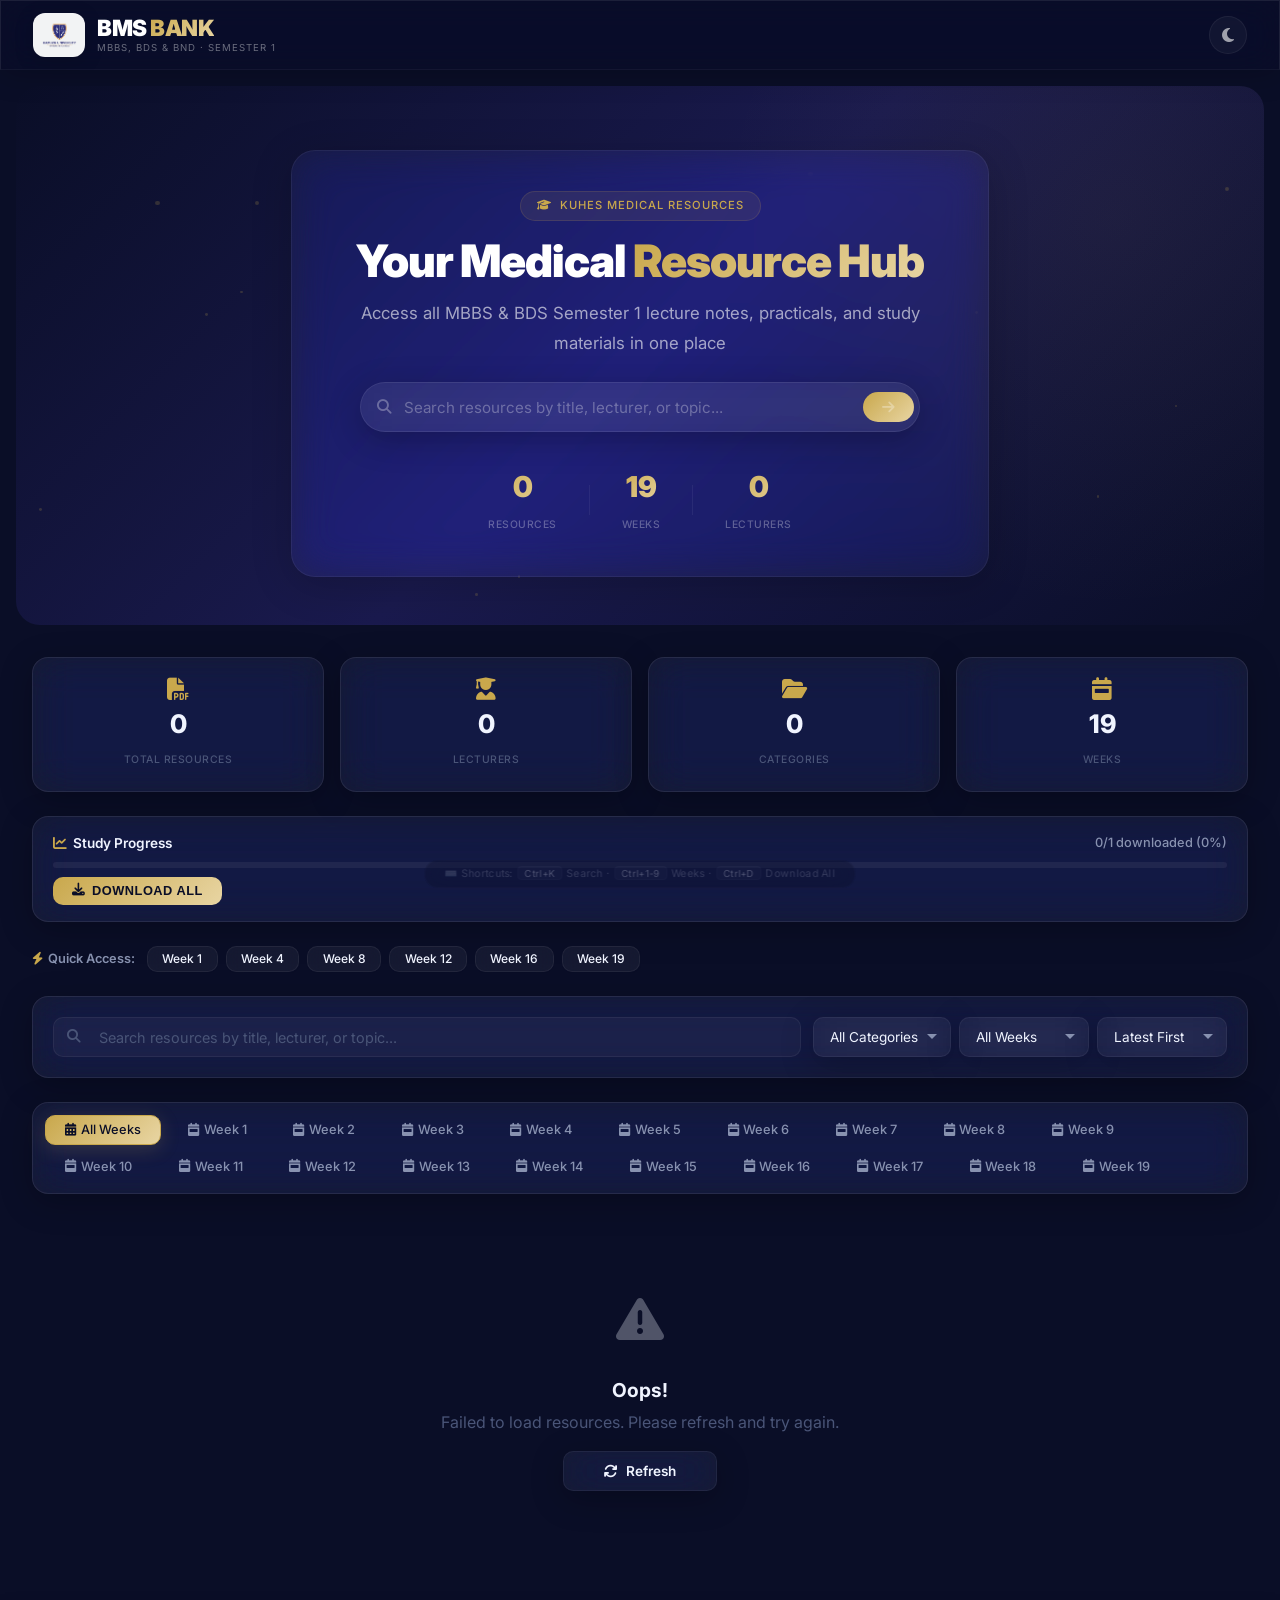
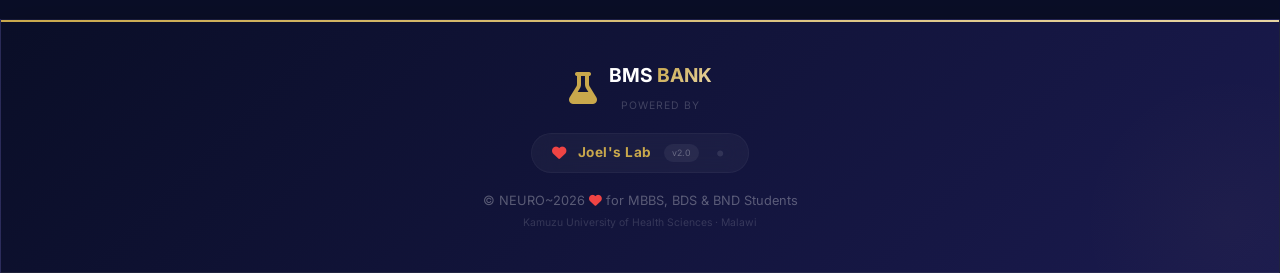
==== commit 2fe4034e: "L" ====
--- a/index.html
+++ b/index.html
@@ -3,7 +3,7 @@
 <head>
     <meta charset="UTF-8">
     <meta name="viewport" content="width=device-width, initial-scale=1.0, maximum-scale=1.0, user-scalable=yes">
-    <title>BMS BANK - MBBS,BDS & BND Resource Bank</title>
+    <title>BMS BANK - MBBS, BDS & BND Resource Bank</title>
     <link rel="stylesheet" href="styles/main.css">
     <link rel="shortcut icon" href="assets/logo.png" type="image/png">
     <link href="https://fonts.googleapis.com/css2?family=Inter:wght@300;400;500;600;700;800;900&display=swap" rel="stylesheet">
@@ -33,7 +33,7 @@
                     <img src="assets/logo.png" alt="KUHeS" class="logo" onerror="this.style.display='none'">
                     <div class="brand-text">
                         <h1>BMS <span>BANK</span></h1>
-                        <span class="subtitle">MBBS,BDS & BND · Semester 1</span>
+                        <span class="subtitle">MBBS, BDS & BND · Semester 1</span>
                     </div>
                 </div>
             </div>
@@ -41,35 +41,44 @@
                 <button class="icon-btn" id="themeToggle" title="Toggle Theme">
                     <i class="fas fa-moon"></i>
                 </button>
-                <!-- Admin button removed from header -->
             </div>
         </div>
     </header>
 
     <!-- Hero Section -->
-    <section class="hero-section">
-        <div class="hero-content">
-            <div class="hero-text">
-                <h1>Your Medical <span>Resource Hub</span></h1>
-                <p>Access all MBBS & BDS Semester 1 lecture notes, practicals, and study materials in one place</p>
-                <div class="hero-stats">
-                    <div class="hero-stat">
-                        <span class="hero-stat-number" id="heroResources">0</span>
-                        <span class="hero-stat-label">Resources</span>
-                    </div>
-                    <div class="hero-stat">
-                        <span class="hero-stat-number">19</span>
-                        <span class="hero-stat-label">Weeks</span>
-                    </div>
-                    <div class="hero-stat">
-                        <span class="hero-stat-number" id="heroLecturers">0</span>
-                        <span class="hero-stat-label">Lecturers</span>
-                    </div>
-                </div>
-            </div>
-            <div class="hero-image">
-                <div class="hero-illustration">
-                    <i class="fas fa-book-medical"></i>
+    <section class="hero-premium">
+        <div class="hero-background">
+            <div class="hero-gradient"></div>
+            <div class="hero-particles" id="heroParticles"></div>
+        </div>
+        <div class="hero-content glass">
+            <div class="hero-badge">
+                <i class="fas fa-graduation-cap"></i>
+                <span>KUHeS Medical Resources</span>
+            </div>
+            <h1>Your Medical <span>Resource Hub</span></h1>
+            <p>Access all MBBS & BDS Semester 1 lecture notes, practicals, and study materials in one place</p>
+            <div class="hero-search glass">
+                <i class="fas fa-search"></i>
+                <input type="text" id="heroSearch" placeholder="Search resources by title, lecturer, or topic...">
+                <button class="hero-search-btn" id="heroSearchBtn">
+                    <i class="fas fa-arrow-right"></i>
+                </button>
+            </div>
+            <div class="hero-stats">
+                <div class="hero-stat">
+                    <span class="hero-stat-number" id="heroResources">0</span>
+                    <span class="hero-stat-label">Resources</span>
+                </div>
+                <div class="hero-stat-divider"></div>
+                <div class="hero-stat">
+                    <span class="hero-stat-number">19</span>
+                    <span class="hero-stat-label">Weeks</span>
+                </div>
+                <div class="hero-stat-divider"></div>
+                <div class="hero-stat">
+                    <span class="hero-stat-number" id="heroLecturers">0</span>
+                    <span class="hero-stat-label">Lecturers</span>
                 </div>
             </div>
         </div>
@@ -79,41 +88,45 @@
     <main class="container">
         <!-- Quick Stats -->
         <div class="quick-stats" id="quickStats">
-            <div class="stat-item">
+            <div class="stat-item glass">
                 <i class="fas fa-file-pdf"></i>
                 <span class="stat-value" id="totalResources">0</span>
                 <span class="stat-label">Total Resources</span>
             </div>
-            <div class="stat-item">
+            <div class="stat-item glass">
                 <i class="fas fa-user-graduate"></i>
                 <span class="stat-value" id="totalLecturers">0</span>
                 <span class="stat-label">Lecturers</span>
             </div>
-            <div class="stat-item">
+            <div class="stat-item glass">
                 <i class="fas fa-folder-open"></i>
                 <span class="stat-value" id="totalCategories">0</span>
                 <span class="stat-label">Categories</span>
             </div>
-            <div class="stat-item">
+            <div class="stat-item glass">
                 <i class="fas fa-calendar-week"></i>
                 <span class="stat-value">19</span>
                 <span class="stat-label">Weeks</span>
             </div>
         </div>
 
-        <!-- Progress Bar - NEW -->
-        <div class="progress-container">
-            <span>📊 Study Progress</span>
+        <!-- Progress Bar -->
+        <div class="progress-container glass">
+            <div class="progress-header">
+                <span class="progress-title"><i class="fas fa-chart-line"></i> Study Progress</span>
+                <span class="progress-text" id="progressText">0/0 downloaded (0%)</span>
+            </div>
             <div class="progress-bar-wrapper">
                 <div class="progress-bar-fill" id="progressBar"></div>
             </div>
-            <span class="progress-text" id="progressText">0/0 downloaded (0%)</span>
-            <button class="btn-download-all" id="downloadAllBtn">📥 Download All</button>
-        </div>
-
-        <!-- Quick Access - NEW -->
+            <button class="btn-download-all" id="downloadAllBtn">
+                <i class="fas fa-download"></i> Download All
+            </button>
+        </div>
+
+        <!-- Quick Access -->
         <div class="quick-access" id="quickAccess">
-            <span style="font-weight:600;font-size:0.8rem;color:var(--text-light);">⚡ Quick Access:</span>
+            <span class="quick-access-label"><i class="fas fa-bolt"></i> Quick Access:</span>
         </div>
 
         <!-- Search & Filters -->
@@ -125,13 +138,13 @@
                     <button class="search-clear" id="searchClear"><i class="fas fa-times"></i></button>
                 </div>
                 <div class="filter-group">
-                    <select id="categoryFilter" class="filter-select">
+                    <select id="categoryFilter" class="filter-select glass">
                         <option value="all">All Categories</option>
                     </select>
-                    <select id="weekFilter" class="filter-select">
+                    <select id="weekFilter" class="filter-select glass">
                         <option value="all">All Weeks</option>
                     </select>
-                    <select id="sortFilter" class="filter-select">
+                    <select id="sortFilter" class="filter-select glass">
                         <option value="newest">Latest First</option>
                         <option value="oldest">Oldest First</option>
                         <option value="week">By Week</option>
@@ -142,7 +155,7 @@
         </section>
 
         <!-- Week Navigation -->
-        <nav class="week-nav" id="weekNav">
+        <nav class="week-nav glass" id="weekNav">
             <button class="week-btn active" data-week="all">
                 <i class="fas fa-calendar-alt"></i> All Weeks
             </button>
@@ -150,9 +163,50 @@
 
         <!-- Resources Grid -->
         <div id="resourcesContainer">
-            <div class="loading-state">
-                <div class="loading-spinner"></div>
-                <p>Loading resources...</p>
+            <!-- Skeleton Loading -->
+            <div class="skeleton-grid" id="skeletonGrid">
+                <div class="skeleton-card">
+                    <div class="skeleton-line" style="width: 30%; height: 20px;"></div>
+                    <div class="skeleton-line" style="width: 80%; height: 24px; margin-top: 12px;"></div>
+                    <div class="skeleton-line" style="width: 60%; height: 16px; margin-top: 8px;"></div>
+                    <div class="skeleton-line" style="width: 90%; height: 16px; margin-top: 4px;"></div>
+                    <div class="skeleton-line" style="width: 40%; height: 36px; margin-top: 16px;"></div>
+                </div>
+                <div class="skeleton-card">
+                    <div class="skeleton-line" style="width: 30%; height: 20px;"></div>
+                    <div class="skeleton-line" style="width: 80%; height: 24px; margin-top: 12px;"></div>
+                    <div class="skeleton-line" style="width: 60%; height: 16px; margin-top: 8px;"></div>
+                    <div class="skeleton-line" style="width: 90%; height: 16px; margin-top: 4px;"></div>
+                    <div class="skeleton-line" style="width: 40%; height: 36px; margin-top: 16px;"></div>
+                </div>
+                <div class="skeleton-card">
+                    <div class="skeleton-line" style="width: 30%; height: 20px;"></div>
+                    <div class="skeleton-line" style="width: 80%; height: 24px; margin-top: 12px;"></div>
+                    <div class="skeleton-line" style="width: 60%; height: 16px; margin-top: 8px;"></div>
+                    <div class="skeleton-line" style="width: 90%; height: 16px; margin-top: 4px;"></div>
+                    <div class="skeleton-line" style="width: 40%; height: 36px; margin-top: 16px;"></div>
+                </div>
+                <div class="skeleton-card">
+                    <div class="skeleton-line" style="width: 30%; height: 20px;"></div>
+                    <div class="skeleton-line" style="width: 80%; height: 24px; margin-top: 12px;"></div>
+                    <div class="skeleton-line" style="width: 60%; height: 16px; margin-top: 8px;"></div>
+                    <div class="skeleton-line" style="width: 90%; height: 16px; margin-top: 4px;"></div>
+                    <div class="skeleton-line" style="width: 40%; height: 36px; margin-top: 16px;"></div>
+                </div>
+                <div class="skeleton-card">
+                    <div class="skeleton-line" style="width: 30%; height: 20px;"></div>
+                    <div class="skeleton-line" style="width: 80%; height: 24px; margin-top: 12px;"></div>
+                    <div class="skeleton-line" style="width: 60%; height: 16px; margin-top: 8px;"></div>
+                    <div class="skeleton-line" style="width: 90%; height: 16px; margin-top: 4px;"></div>
+                    <div class="skeleton-line" style="width: 40%; height: 36px; margin-top: 16px;"></div>
+                </div>
+                <div class="skeleton-card">
+                    <div class="skeleton-line" style="width: 30%; height: 20px;"></div>
+                    <div class="skeleton-line" style="width: 80%; height: 24px; margin-top: 12px;"></div>
+                    <div class="skeleton-line" style="width: 60%; height: 16px; margin-top: 8px;"></div>
+                    <div class="skeleton-line" style="width: 90%; height: 16px; margin-top: 4px;"></div>
+                    <div class="skeleton-line" style="width: 40%; height: 36px; margin-top: 16px;"></div>
+                </div>
             </div>
         </div>
 
@@ -164,8 +218,8 @@
         </div>
     </main>
 
-    <!-- Footer - Joel's Lab Branding with Hidden Admin Trigger -->
-    <footer class="footer">
+    <!-- Footer -->
+    <footer class="footer glass">
         <div class="footer-content">
             <div class="footer-brand">
                 <div class="brand-icon">
@@ -180,10 +234,9 @@
                 <span class="heart"><i class="fas fa-heart"></i></span>
                 <span class="lab">Joel's Lab</span>
                 <span class="tag">v2.0</span>
-                <!-- Hidden Admin Trigger - A tiny dot that opens admin on double click -->
                 <span class="admin-trigger-dot" id="adminTriggerDot" title="Admin Access (Double Click)">•</span>
             </div>
-            <p>© NEURO~2026 </i> for MBBS,BDS & BND Students</p>
+            <p class="footer-copy">© NEURO~2026 <i class="fas fa-heart" style="color: #ef4444;"></i> for MBBS, BDS & BND Students</p>
             <p class="footer-credit">Kamuzu University of Health Sciences · Malawi</p>
         </div>
     </footer>
@@ -191,9 +244,9 @@
     <!-- Toast Container -->
     <div id="toastContainer"></div>
 
-    <!-- Keyboard Shortcuts Hint - NEW -->
+    <!-- Keyboard Shortcuts Hint -->
     <div class="keyboard-hint">
-        <span> Shortcuts: <kbd>Ctrl+K</kbd> Search · <kbd>Ctrl+1-9</kbd> Weeks · <kbd>Ctrl+D</kbd> Download All</span>
+        <span>⌨️ Shortcuts: <kbd>Ctrl+K</kbd> Search · <kbd>Ctrl+1-9</kbd> Weeks · <kbd>Ctrl+D</kbd> Download All</span>
     </div>
 
     <script src="js/config.js"></script>
--- a/styles/main.css
+++ b/styles/main.css
@@ -1,7 +1,6 @@
 /* ============================================
-   BMS BANK - Premium Style Sheet
-   Version: 2.0
-   Author: Joel's Lab
+   BMS BANK - Premium Glass Theme
+   Version: 3.0
    ============================================ */
 
 /* ============================================
@@ -9,16 +8,16 @@
    ============================================ */
 :root {
     /* Primary Colors */
-    --primary: #0f172a;
-    --primary-light: #1e293b;
-    --primary-dark: #020617;
-    --primary-rgb: 15, 23, 42;
+    --primary: #0a0e27;
+    --primary-light: #1a1a4e;
+    --primary-dark: #06081a;
+    --primary-rgb: 10, 14, 39;
     
     /* Secondary Colors */
-    --secondary: #f59e0b;
-    --secondary-light: #fbbf24;
-    --secondary-dark: #d97706;
-    --secondary-rgb: 245, 158, 11;
+    --secondary: #c9a84c;
+    --secondary-light: #e8d5a3;
+    --secondary-dark: #a8893a;
+    --secondary-rgb: 201, 168, 76;
     
     /* UI Colors */
     --success: #10b981;
@@ -31,42 +30,43 @@
     --info-rgb: 59, 130, 246;
     
     /* Gradients */
-    --gradient-primary: linear-gradient(135deg, #0f172a 0%, #1e293b 100%);
-    --gradient-secondary: linear-gradient(135deg, #f59e0b 0%, #fbbf24 100%);
-    --gradient-hero: linear-gradient(135deg, #0f172a 0%, #1e293b 50%, #0f172a 100%);
-    --gradient-card: linear-gradient(135deg, rgba(255,255,255,0.05) 0%, rgba(255,255,255,0.02) 100%);
+    --gradient-primary: linear-gradient(135deg, #0a0e27 0%, #1a1a4e 100%);
+    --gradient-secondary: linear-gradient(135deg, #c9a84c 0%, #e8d5a3 100%);
+    --gradient-hero: linear-gradient(135deg, #0a0e27 0%, #1a1a4e 50%, #0a0e27 100%);
+    --gradient-glass: linear-gradient(135deg, rgba(255,255,255,0.06) 0%, rgba(255,255,255,0.02) 100%);
     
     /* Glass Effect */
-    --glass-bg: rgba(255, 255, 255, 0.08);
-    --glass-border: rgba(255, 255, 255, 0.12);
-    --glass-shadow: 0 8px 32px rgba(0, 0, 0, 0.1);
+    --glass-bg: rgba(255, 255, 255, 0.05);
+    --glass-border: rgba(255, 255, 255, 0.08);
+    --glass-shadow: 0 8px 32px rgba(0, 0, 0, 0.25);
     --glass-blur: 20px;
     
     /* Backgrounds */
-    --bg: #f1f5f9;
-    --bg-white: #ffffff;
-    --bg-dark: #0f172a;
-    --bg-card: #ffffff;
+    --bg: #0a0e27;
+    --bg-white: #12163a;
+    --bg-dark: #06081a;
+    --bg-card: rgba(255, 255, 255, 0.04);
     
     /* Text */
-    --text: #0f172a;
-    --text-light: #475569;
-    --text-muted: #94a3b8;
-    --text-white: #f8fafc;
+    --text: #f0f4ff;
+    --text-light: #8892b0;
+    --text-muted: #4a5578;
+    --text-white: #f0f4ff;
+    --text-secondary: #c9a84c;
     
     /* Borders */
-    --border: #e2e8f0;
-    --border-light: #f1f5f9;
+    --border: rgba(255, 255, 255, 0.06);
+    --border-light: rgba(255, 255, 255, 0.03);
     
     /* Shadows */
-    --shadow-sm: 0 1px 2px rgba(0, 0, 0, 0.05);
-    --shadow: 0 4px 20px rgba(0, 0, 0, 0.08);
-    --shadow-md: 0 6px 30px rgba(0, 0, 0, 0.1);
-    --shadow-lg: 0 8px 40px rgba(0, 0, 0, 0.12);
-    --shadow-xl: 0 12px 60px rgba(0, 0, 0, 0.16);
-    --shadow-2xl: 0 20px 80px rgba(0, 0, 0, 0.2);
-    --shadow-glow: 0 0 40px rgba(245, 158, 11, 0.15);
-    --shadow-glow-strong: 0 0 60px rgba(245, 158, 11, 0.25);
+    --shadow-sm: 0 2px 8px rgba(0, 0, 0, 0.15);
+    --shadow: 0 4px 24px rgba(0, 0, 0, 0.2);
+    --shadow-md: 0 8px 40px rgba(0, 0, 0, 0.25);
+    --shadow-lg: 0 12px 56px rgba(0, 0, 0, 0.3);
+    --shadow-xl: 0 16px 72px rgba(0, 0, 0, 0.35);
+    --shadow-2xl: 0 24px 96px rgba(0, 0, 0, 0.4);
+    --shadow-glow: 0 0 60px rgba(201, 168, 76, 0.08);
+    --shadow-glow-strong: 0 0 80px rgba(201, 168, 76, 0.15);
     
     /* Radius */
     --radius: 16px;
@@ -76,7 +76,7 @@
     --radius-full: 9999px;
     
     /* Transitions */
-    --transition: all 0.4s cubic-bezier(0.4, 0, 0.2, 1);
+    --transition: all 0.3s cubic-bezier(0.4, 0, 0.2, 1);
     --transition-smooth: all 0.6s cubic-bezier(0.34, 1.56, 0.64, 1);
     --transition-bounce: all 0.5s cubic-bezier(0.34, 1.56, 0.64, 1);
     
@@ -94,25 +94,26 @@
 }
 
 /* ============================================
-   DARK THEME
-   ============================================ */
-[data-theme="dark"] {
-    --bg: #0f172a;
-    --bg-white: #1e293b;
-    --bg-card: #1e293b;
-    --text: #f1f5f9;
-    --text-light: #cbd5e1;
-    --text-muted: #94a3b8;
-    --border: #334155;
-    --border-light: #1e293b;
-    --glass-bg: rgba(255, 255, 255, 0.05);
-    --glass-border: rgba(255, 255, 255, 0.08);
-    --shadow: 0 4px 20px rgba(0, 0, 0, 0.3);
-    --shadow-md: 0 6px 30px rgba(0, 0, 0, 0.4);
-    --shadow-lg: 0 8px 40px rgba(0, 0, 0, 0.5);
-    --shadow-xl: 0 12px 60px rgba(0, 0, 0, 0.6);
-    --gradient-primary: linear-gradient(135deg, #020617 0%, #0f172a 100%);
-    --gradient-card: linear-gradient(135deg, rgba(255,255,255,0.03) 0%, rgba(255,255,255,0.01) 100%);
+   DARK THEME (Default)
+   ============================================ */
+[data-theme="light"] {
+    --bg: #f0f4ff;
+    --bg-white: #ffffff;
+    --bg-dark: #e8ecf5;
+    --bg-card: rgba(255, 255, 255, 0.8);
+    --text: #0a0e27;
+    --text-light: #4a5578;
+    --text-muted: #8892b0;
+    --border: rgba(10, 14, 39, 0.08);
+    --border-light: rgba(10, 14, 39, 0.04);
+    --glass-bg: rgba(255, 255, 255, 0.6);
+    --glass-border: rgba(255, 255, 255, 0.3);
+    --glass-shadow: 0 8px 32px rgba(0, 0, 0, 0.08);
+    --gradient-primary: linear-gradient(135deg, #e8ecf5 0%, #f0f4ff 100%);
+    --gradient-hero: linear-gradient(135deg, #0a0e27 0%, #1a1a4e 50%, #0a0e27 100%);
+    --shadow: 0 4px 24px rgba(0, 0, 0, 0.06);
+    --shadow-md: 0 8px 40px rgba(0, 0, 0, 0.08);
+    --shadow-lg: 0 12px 56px rgba(0, 0, 0, 0.1);
 }
 
 /* ============================================
@@ -165,7 +166,6 @@
 .loader-content {
     text-align: center;
     color: white;
-    animation: float 3s ease-in-out infinite;
 }
 
 .loader-icon {
@@ -190,16 +190,16 @@
 }
 
 .loader-content p {
-    opacity: 0.6;
+    opacity: 0.5;
     margin-bottom: 1.5rem;
     font-weight: 300;
 }
 
 .loader-bar {
     width: 240px;
-    height: 4px;
-    background: rgba(255, 255, 255, 0.1);
-    border-radius: 4px;
+    height: 3px;
+    background: rgba(255, 255, 255, 0.08);
+    border-radius: 3px;
     margin: 0 auto 0.5rem;
     overflow: hidden;
 }
@@ -208,14 +208,25 @@
     height: 100%;
     width: 0%;
     background: var(--gradient-secondary);
-    border-radius: 4px;
+    border-radius: 3px;
     transition: width 0.3s ease;
 }
 
 .loader-percent {
     font-size: 0.85rem;
-    opacity: 0.6;
+    opacity: 0.4;
     font-weight: 300;
+}
+
+/* ============================================
+   GLASS UTILITY
+   ============================================ */
+.glass {
+    background: var(--glass-bg);
+    backdrop-filter: blur(var(--glass-blur)) saturate(180%);
+    -webkit-backdrop-filter: blur(var(--glass-blur)) saturate(180%);
+    border: 1px solid var(--glass-border);
+    box-shadow: var(--glass-shadow);
 }
 
 /* ============================================
@@ -226,11 +237,11 @@
     top: 0;
     z-index: 1000;
     padding: 0.75rem 2rem;
-    background: var(--gradient-primary);
-    border-bottom: 1px solid rgba(255, 255, 255, 0.06);
-    backdrop-filter: blur(20px);
-    -webkit-backdrop-filter: blur(20px);
-    box-shadow: 0 4px 30px rgba(0, 0, 0, 0.3);
+    background: rgba(10, 14, 39, 0.85);
+    backdrop-filter: blur(20px) saturate(180%);
+    -webkit-backdrop-filter: blur(20px) saturate(180%);
+    border-bottom: 1px solid rgba(255, 255, 255, 0.04);
+    box-shadow: 0 4px 30px rgba(0, 0, 0, 0.2);
 }
 
 .header-content {
@@ -256,12 +267,12 @@
 }
 
 .logo {
-    height: 48px;
+    height: 44px;
     width: auto;
     border-radius: 12px;
     padding: 4px 8px;
     background: rgba(255, 255, 255, 0.95);
-    box-shadow: 0 4px 20px rgba(0, 0, 0, 0.2);
+    box-shadow: 0 4px 20px rgba(0, 0, 0, 0.15);
     transition: var(--transition);
 }
 
@@ -275,7 +286,7 @@
 }
 
 .brand-text h1 {
-    font-size: 1.5rem;
+    font-size: 1.4rem;
     font-weight: 900;
     letter-spacing: -0.5px;
     color: white;
@@ -290,8 +301,8 @@
 }
 
 .brand-text .subtitle {
-    font-size: 0.65rem;
-    color: rgba(255, 255, 255, 0.5);
+    font-size: 0.6rem;
+    color: rgba(255, 255, 255, 0.4);
     font-weight: 400;
     letter-spacing: 1px;
     text-transform: uppercase;
@@ -304,156 +315,202 @@
     gap: 0.5rem;
 }
 
-/* ============================================
-   BUTTONS
-   ============================================ */
-.btn-premium {
-    padding: 0.5rem 1.25rem;
-    border: none;
-    border-radius: var(--radius-sm);
-    font-weight: 600;
-    font-size: 0.85rem;
+.icon-btn {
+    width: 38px;
+    height: 38px;
+    border: 1px solid rgba(255, 255, 255, 0.06);
+    border-radius: 50%;
+    background: rgba(255, 255, 255, 0.04);
+    color: rgba(255, 255, 255, 0.6);
+    font-size: 1rem;
     cursor: pointer;
     transition: var(--transition);
-    display: inline-flex;
-    align-items: center;
-    gap: 0.5rem;
-    background: var(--gradient-secondary);
-    color: var(--primary);
-    box-shadow: 0 4px 16px rgba(245, 158, 11, 0.3);
-    text-decoration: none;
-}
-
-.btn-premium:hover {
-    transform: translateY(-2px) scale(1.02);
-    box-shadow: 0 8px 32px rgba(245, 158, 11, 0.4);
-}
-
-.btn-premium:active {
-    transform: scale(0.98);
-}
-
-.btn-premium i {
-    font-size: 0.9rem;
-}
-
-.btn-premium-outline {
-    padding: 0.5rem 1.25rem;
-    border: 1px solid rgba(255, 255, 255, 0.2);
-    border-radius: var(--radius-sm);
-    font-weight: 500;
-    font-size: 0.85rem;
-    cursor: pointer;
-    transition: var(--transition);
-    background: rgba(255, 255, 255, 0.05);
+    display: flex;
+    align-items: center;
+    justify-content: center;
+}
+
+.icon-btn:hover {
+    background: rgba(255, 255, 255, 0.08);
     color: white;
-    display: inline-flex;
-    align-items: center;
-    gap: 0.5rem;
-    backdrop-filter: blur(10px);
-    -webkit-backdrop-filter: blur(10px);
-}
-
-.btn-premium-outline:hover {
-    background: rgba(255, 255, 255, 0.1);
-    border-color: rgba(255, 255, 255, 0.4);
-    transform: translateY(-2px);
-}
-
-.icon-btn {
-    width: 40px;
-    height: 40px;
-    border: none;
-    border-radius: 50%;
-    background: rgba(255, 255, 255, 0.05);
-    color: white;
-    font-size: 1.1rem;
-    cursor: pointer;
-    transition: var(--transition);
-    display: flex;
-    align-items: center;
-    justify-content: center;
-}
-
-.icon-btn:hover {
-    background: rgba(255, 255, 255, 0.12);
     transform: rotate(30deg);
-}
-
-/* ============================================
-   HERO SECTION
-   ============================================ */
-.hero-section {
-    background: var(--gradient-hero);
-    padding: 3rem 2rem;
+    border-color: var(--secondary);
+}
+
+/* ============================================
+   HERO PREMIUM
+   ============================================ */
+.hero-premium {
+    position: relative;
+    padding: 4rem 2rem 3rem;
     margin: 1rem 1rem 2rem;
     border-radius: var(--radius-lg);
-    position: relative;
     overflow: hidden;
-    border: 1px solid rgba(255, 255, 255, 0.06);
-}
-
-.hero-section::before {
-    content: '';
+    min-height: 420px;
+    display: flex;
+    align-items: center;
+    justify-content: center;
+}
+
+.hero-background {
+    position: absolute;
+    top: 0;
+    left: 0;
+    right: 0;
+    bottom: 0;
+    background: var(--gradient-hero);
+    overflow: hidden;
+}
+
+.hero-gradient {
     position: absolute;
     top: -50%;
     right: -20%;
-    width: 600px;
-    height: 600px;
-    background: radial-gradient(circle, rgba(245, 158, 11, 0.08) 0%, transparent 70%);
+    width: 800px;
+    height: 800px;
+    background: radial-gradient(circle, rgba(201, 168, 76, 0.06) 0%, transparent 70%);
     border-radius: 50%;
     animation: pulse-soft 8s ease-in-out infinite;
 }
 
-.hero-section::after {
-    content: '';
+.hero-particles {
     position: absolute;
-    bottom: -50%;
-    left: -20%;
-    width: 500px;
-    height: 500px;
-    background: radial-gradient(circle, rgba(15, 23, 42, 0.4) 0%, transparent 70%);
+    top: 0;
+    left: 0;
+    right: 0;
+    bottom: 0;
+    pointer-events: none;
+}
+
+.hero-particles span {
+    position: absolute;
+    width: 4px;
+    height: 4px;
+    background: rgba(201, 168, 76, 0.2);
     border-radius: 50%;
+    animation: float-particle 6s ease-in-out infinite;
 }
 
 .hero-content {
-    max-width: 1400px;
-    margin: 0 auto;
-    display: grid;
-    grid-template-columns: 1fr 1fr;
-    gap: 2rem;
-    align-items: center;
     position: relative;
     z-index: 1;
-}
-
-.hero-text h1 {
+    max-width: 900px;
+    padding: 2.5rem 3rem;
+    text-align: center;
+    border-radius: var(--radius-lg);
+    background: rgba(255, 255, 255, 0.04);
+    backdrop-filter: blur(20px) saturate(180%);
+    -webkit-backdrop-filter: blur(20px) saturate(180%);
+    border: 1px solid rgba(255, 255, 255, 0.06);
+    box-shadow: 0 8px 40px rgba(0, 0, 0, 0.2);
+}
+
+.hero-badge {
+    display: inline-flex;
+    align-items: center;
+    gap: 0.5rem;
+    padding: 0.3rem 1rem;
+    border-radius: var(--radius-full);
+    background: rgba(201, 168, 76, 0.1);
+    border: 1px solid rgba(201, 168, 76, 0.15);
+    font-size: 0.7rem;
+    font-weight: 500;
+    color: var(--secondary);
+    text-transform: uppercase;
+    letter-spacing: 1px;
+    margin-bottom: 1rem;
+}
+
+.hero-badge i {
+    font-size: 0.7rem;
+}
+
+.hero-content h1 {
     font-size: 2.8rem;
     font-weight: 900;
     color: white;
     line-height: 1.1;
-    margin-bottom: 1rem;
+    margin-bottom: 0.75rem;
     letter-spacing: -1px;
 }
 
-.hero-text h1 span {
+.hero-content h1 span {
     background: var(--gradient-secondary);
     -webkit-background-clip: text;
     -webkit-text-fill-color: transparent;
     background-clip: text;
 }
 
-.hero-text p {
-    color: rgba(255, 255, 255, 0.7);
-    font-size: 1.1rem;
-    max-width: 500px;
-    margin-bottom: 1.5rem;
+.hero-content p {
+    color: rgba(255, 255, 255, 0.6);
+    font-size: 1.05rem;
+    max-width: 600px;
+    margin: 0 auto 1.5rem;
     line-height: 1.8;
 }
 
+.hero-search {
+    display: flex;
+    align-items: center;
+    max-width: 560px;
+    margin: 0 auto 2rem;
+    padding: 0.3rem 0.3rem 0.3rem 1rem;
+    border-radius: var(--radius-full);
+    background: rgba(255, 255, 255, 0.06);
+    border: 1px solid rgba(255, 255, 255, 0.08);
+    transition: var(--transition);
+}
+
+.hero-search:focus-within {
+    border-color: var(--secondary);
+    box-shadow: 0 0 0 4px rgba(201, 168, 76, 0.08);
+}
+
+.hero-search i {
+    color: rgba(255, 255, 255, 0.3);
+    font-size: 0.9rem;
+}
+
+.hero-search input {
+    flex: 1;
+    padding: 0.6rem 0.8rem;
+    background: transparent;
+    border: none;
+    color: white;
+    font-size: 0.95rem;
+    font-family: inherit;
+    outline: none;
+}
+
+.hero-search input::placeholder {
+    color: rgba(255, 255, 255, 0.3);
+}
+
+.hero-search-btn {
+    padding: 0.5rem 1.2rem;
+    border: none;
+    border-radius: var(--radius-full);
+    background: var(--gradient-secondary);
+    color: var(--primary);
+    font-weight: 600;
+    font-size: 0.9rem;
+    cursor: pointer;
+    transition: var(--transition);
+    display: flex;
+    align-items: center;
+    gap: 0.4rem;
+}
+
+.hero-search-btn:hover {
+    transform: scale(1.04);
+    box-shadow: 0 4px 20px rgba(201, 168, 76, 0.25);
+}
+
 .hero-stats {
     display: flex;
-    gap: 2.5rem;
+    align-items: center;
+    justify-content: center;
+    gap: 2rem;
 }
 
 .hero-stat {
@@ -462,7 +519,7 @@
 
 .hero-stat-number {
     display: block;
-    font-size: 2rem;
+    font-size: 1.8rem;
     font-weight: 900;
     background: var(--gradient-secondary);
     -webkit-background-clip: text;
@@ -471,18 +528,17 @@
 }
 
 .hero-stat-label {
-    font-size: 0.7rem;
-    color: rgba(255, 255, 255, 0.4);
+    font-size: 0.65rem;
+    color: rgba(255, 255, 255, 0.3);
     text-transform: uppercase;
     letter-spacing: 0.5px;
     font-weight: 500;
 }
 
-.hero-illustration {
-    text-align: center;
-    font-size: 8rem;
-    color: rgba(245, 158, 11, 0.15);
-    animation: float 4s ease-in-out infinite;
+.hero-stat-divider {
+    width: 1px;
+    height: 30px;
+    background: rgba(255, 255, 255, 0.06);
 }
 
 /* ============================================
@@ -504,39 +560,41 @@
     margin-bottom: 1.5rem;
 }
 
-.quick-stats .stat-item {
-    background: var(--bg-white);
+.stat-item {
     padding: 1.25rem 1rem;
     border-radius: var(--radius);
     text-align: center;
-    border: 1px solid var(--border);
-    box-shadow: var(--shadow);
+    background: var(--glass-bg);
+    backdrop-filter: blur(20px) saturate(180%);
+    -webkit-backdrop-filter: blur(20px) saturate(180%);
+    border: 1px solid var(--glass-border);
+    box-shadow: var(--glass-shadow);
     transition: var(--transition);
     cursor: default;
 }
 
-.quick-stats .stat-item:hover {
+.stat-item:hover {
     transform: translateY(-4px);
-    box-shadow: var(--shadow-lg);
+    box-shadow: var(--shadow-md), var(--shadow-glow);
     border-color: var(--secondary);
 }
 
-.quick-stats .stat-item i {
-    font-size: 1.5rem;
+.stat-item i {
+    font-size: 1.4rem;
     color: var(--secondary);
     display: block;
     margin-bottom: 0.25rem;
 }
 
-.quick-stats .stat-value {
+.stat-value {
     display: block;
-    font-size: 1.5rem;
+    font-size: 1.6rem;
     font-weight: 800;
     color: var(--text);
 }
 
-.quick-stats .stat-label {
-    font-size: 0.7rem;
+.stat-label {
+    font-size: 0.65rem;
     color: var(--text-muted);
     text-transform: uppercase;
     letter-spacing: 0.5px;
@@ -544,20 +602,168 @@
 }
 
 /* ============================================
+   PROGRESS CONTAINER
+   ============================================ */
+.progress-container {
+    padding: 1rem 1.25rem;
+    margin-bottom: 1rem;
+    border-radius: var(--radius);
+    background: var(--glass-bg);
+    backdrop-filter: blur(20px) saturate(180%);
+    -webkit-backdrop-filter: blur(20px) saturate(180%);
+    border: 1px solid var(--glass-border);
+    box-shadow: var(--glass-shadow);
+}
+
+.progress-header {
+    display: flex;
+    justify-content: space-between;
+    align-items: center;
+    margin-bottom: 0.5rem;
+    flex-wrap: wrap;
+    gap: 0.5rem;
+}
+
+.progress-title {
+    font-size: 0.85rem;
+    font-weight: 600;
+    color: var(--text);
+    display: flex;
+    align-items: center;
+    gap: 0.4rem;
+}
+
+.progress-title i {
+    color: var(--secondary);
+}
+
+.progress-text {
+    font-size: 0.8rem;
+    color: var(--text-light);
+    font-weight: 500;
+}
+
+.progress-bar-wrapper {
+    width: 100%;
+    height: 6px;
+    background: rgba(255, 255, 255, 0.06);
+    border-radius: 3px;
+    overflow: hidden;
+    margin-bottom: 0.5rem;
+}
+
+.progress-bar-fill {
+    height: 100%;
+    background: var(--gradient-secondary);
+    border-radius: 3px;
+    transition: width 0.8s cubic-bezier(0.34, 1.56, 0.64, 1);
+    width: 0%;
+    position: relative;
+}
+
+.progress-bar-fill::after {
+    content: '';
+    position: absolute;
+    top: 0;
+    left: 0;
+    right: 0;
+    bottom: 0;
+    background: linear-gradient(90deg, transparent, rgba(255,255,255,0.3), transparent);
+    animation: shimmer 2s infinite;
+}
+
+.btn-download-all {
+    padding: 0.4rem 1.2rem;
+    border: none;
+    border-radius: var(--radius-sm);
+    background: var(--gradient-secondary);
+    color: var(--primary);
+    font-weight: 700;
+    font-size: 0.8rem;
+    cursor: pointer;
+    transition: var(--transition);
+    display: inline-flex;
+    align-items: center;
+    gap: 0.4rem;
+    text-transform: uppercase;
+    letter-spacing: 0.5px;
+}
+
+.btn-download-all:hover {
+    transform: translateY(-2px);
+    box-shadow: 0 4px 20px rgba(201, 168, 76, 0.3);
+}
+
+.btn-download-all:active {
+    transform: scale(0.95);
+}
+
+/* ============================================
+   QUICK ACCESS
+   ============================================ */
+.quick-access {
+    display: flex;
+    align-items: center;
+    gap: 0.5rem;
+    flex-wrap: wrap;
+    margin-bottom: 1rem;
+    padding: 0.5rem 0;
+}
+
+.quick-access-label {
+    font-weight: 600;
+    font-size: 0.8rem;
+    color: var(--text-light);
+    margin-right: 0.25rem;
+    display: flex;
+    align-items: center;
+    gap: 0.3rem;
+}
+
+.quick-access-label i {
+    color: var(--secondary);
+}
+
+.quick-access-btn {
+    padding: 0.3rem 0.9rem;
+    border: 1px solid var(--border);
+    border-radius: var(--radius-sm);
+    background: var(--glass-bg);
+    color: var(--text);
+    font-size: 0.75rem;
+    font-weight: 500;
+    cursor: pointer;
+    transition: var(--transition);
+    font-family: inherit;
+    backdrop-filter: blur(10px);
+    -webkit-backdrop-filter: blur(10px);
+}
+
+.quick-access-btn:hover {
+    background: var(--gradient-secondary);
+    color: var(--primary);
+    transform: translateY(-2px);
+    box-shadow: 0 2px 16px rgba(201, 168, 76, 0.2);
+    border-color: var(--secondary);
+}
+
+/* ============================================
    SEARCH SECTION
    ============================================ */
 .search-section {
-    background: var(--bg-white);
-    padding: 1.5rem;
+    padding: 1.25rem;
     border-radius: var(--radius);
-    border: 1px solid var(--border);
-    box-shadow: var(--shadow);
     margin-bottom: 1.5rem;
+    background: var(--glass-bg);
+    backdrop-filter: blur(20px) saturate(180%);
+    -webkit-backdrop-filter: blur(20px) saturate(180%);
+    border: 1px solid var(--glass-border);
+    box-shadow: var(--glass-shadow);
     transition: var(--transition);
 }
 
 .search-section:hover {
-    box-shadow: var(--shadow-md);
+    box-shadow: var(--shadow-md), var(--shadow-glow);
 }
 
 .search-bar {
@@ -578,17 +784,17 @@
     top: 50%;
     transform: translateY(-50%);
     color: var(--text-muted);
-    font-size: 0.9rem;
+    font-size: 0.85rem;
 }
 
 .search-input {
     width: 100%;
-    padding: 0.7rem 1rem 0.7rem 2.8rem;
-    border: 2px solid var(--border);
+    padding: 0.65rem 1rem 0.65rem 2.8rem;
+    border: 1px solid var(--border);
     border-radius: var(--radius-sm);
-    font-size: 0.95rem;
+    font-size: 0.9rem;
     transition: var(--transition);
-    background: var(--bg);
+    background: rgba(255, 255, 255, 0.04);
     color: var(--text);
     font-family: inherit;
 }
@@ -596,7 +802,7 @@
 .search-input:focus {
     outline: none;
     border-color: var(--secondary);
-    box-shadow: 0 0 0 4px rgba(245, 158, 11, 0.1);
+    box-shadow: 0 0 0 4px rgba(201, 168, 76, 0.06);
 }
 
 .search-input::placeholder {
@@ -633,10 +839,10 @@
 }
 
 .filter-select {
-    padding: 0.7rem 1rem;
-    border: 2px solid var(--border);
+    padding: 0.65rem 2rem 0.65rem 1rem;
+    border: 1px solid var(--border);
     border-radius: var(--radius-sm);
-    background: var(--bg);
+    background: rgba(255, 255, 255, 0.04);
     font-size: 0.85rem;
     cursor: pointer;
     transition: var(--transition);
@@ -645,16 +851,15 @@
     font-family: inherit;
     appearance: none;
     -webkit-appearance: none;
-    background-image: url("data:image/svg+xml,%3Csvg xmlns='http://www.w3.org/2000/svg' width='12' height='12' viewBox='0 0 12 12'%3E%3Cpath fill='%2394a3b8' d='M6 8L1 3h10z'/%3E%3C/svg%3E");
+    background-image: url("data:image/svg+xml,%3Csvg xmlns='http://www.w3.org/2000/svg' width='12' height='12' viewBox='0 0 12 12'%3E%3Cpath fill='%238892b0' d='M6 8L1 3h10z'/%3E%3C/svg%3E");
     background-repeat: no-repeat;
     background-position: right 12px center;
-    padding-right: 32px;
 }
 
 .filter-select:focus {
     outline: none;
     border-color: var(--secondary);
-    box-shadow: 0 0 0 4px rgba(245, 158, 11, 0.1);
+    box-shadow: 0 0 0 4px rgba(201, 168, 76, 0.06);
 }
 
 .filter-select option {
@@ -667,30 +872,27 @@
    ============================================ */
 .week-nav {
     display: flex;
-    gap: 0.5rem;
+    gap: 0.4rem;
     flex-wrap: wrap;
     margin-bottom: 1.5rem;
     padding: 0.75rem;
-    background: var(--bg-white);
     border-radius: var(--radius);
-    border: 1px solid var(--border);
-    box-shadow: var(--shadow);
-    transition: var(--transition);
-}
-
-.week-nav:hover {
-    box-shadow: var(--shadow-md);
+    background: var(--glass-bg);
+    backdrop-filter: blur(20px) saturate(180%);
+    -webkit-backdrop-filter: blur(20px) saturate(180%);
+    border: 1px solid var(--glass-border);
+    box-shadow: var(--glass-shadow);
 }
 
 .week-btn {
     padding: 0.4rem 1.2rem;
-    border: 2px solid transparent;
+    border: 1px solid transparent;
     border-radius: var(--radius-sm);
     background: transparent;
     cursor: pointer;
     transition: var(--transition);
     font-weight: 500;
-    font-size: 0.85rem;
+    font-size: 0.8rem;
     color: var(--text-light);
     font-family: inherit;
     display: inline-flex;
@@ -699,23 +901,23 @@
 }
 
 .week-btn:hover {
-    background: var(--bg);
+    background: rgba(255, 255, 255, 0.04);
     color: var(--text);
     transform: translateY(-2px);
 }
 
 .week-btn.active {
-    background: var(--gradient-primary);
-    color: white;
+    background: var(--gradient-secondary);
+    color: var(--primary);
     border-color: var(--secondary);
-    box-shadow: 0 4px 16px rgba(15, 23, 42, 0.2);
+    box-shadow: 0 4px 20px rgba(201, 168, 76, 0.2);
 }
 
 .week-btn .count {
-    background: rgba(255, 255, 255, 0.15);
+    background: rgba(255, 255, 255, 0.12);
     padding: 0.05rem 0.4rem;
     border-radius: 10px;
-    font-size: 0.65rem;
+    font-size: 0.6rem;
     margin-left: 0.2rem;
 }
 
@@ -741,15 +943,27 @@
     gap: 1.5rem;
 }
 
-/* Resource Card */
+/* ============================================
+   RESOURCE CARD
+   ============================================ */
 .resource-card {
-    background: var(--bg-card);
+    background: var(--glass-bg);
+    backdrop-filter: blur(20px) saturate(180%);
+    -webkit-backdrop-filter: blur(20px) saturate(180%);
     border-radius: var(--radius);
-    border: 1px solid var(--border);
+    border: 1px solid var(--glass-border);
     overflow: hidden;
     transition: var(--transition);
-    box-shadow: var(--shadow);
+    box-shadow: var(--glass-shadow);
     position: relative;
+    opacity: 0;
+    transform: translateY(30px);
+}
+
+.resource-card.visible {
+    opacity: 1;
+    transform: translateY(0);
+    transition: all 0.6s cubic-bezier(0.34, 1.56, 0.64, 1);
 }
 
 .resource-card::before {
@@ -758,7 +972,7 @@
     top: 0;
     left: 0;
     right: 0;
-    height: 3px;
+    height: 2px;
     background: var(--gradient-secondary);
     opacity: 0;
     transition: var(--transition);
@@ -776,17 +990,52 @@
 
 .resource-card-badge {
     padding: 0.75rem 1.25rem 0;
+    display: flex;
+    gap: 0.5rem;
+    align-items: center;
+    flex-wrap: wrap;
 }
 
 .week-badge {
+    display: inline-flex;
+    align-items: center;
+    gap: 0.3rem;
+    padding: 0.15rem 0.7rem;
+    border-radius: var(--radius-full);
+    background: var(--gradient-secondary);
+    color: var(--primary);
+    font-size: 0.65rem;
+    font-weight: 600;
+}
+
+.week-badge i {
+    font-size: 0.6rem;
+}
+
+.file-type-badge {
+    display: inline-flex;
+    align-items: center;
+    gap: 0.3rem;
+    padding: 0.15rem 0.7rem;
+    border-radius: var(--radius-full);
+    font-size: 0.6rem;
+    font-weight: 600;
+    text-transform: uppercase;
+    letter-spacing: 0.3px;
+    border: 1px solid;
+}
+
+.downloaded-badge {
     display: inline-block;
-    padding: 0.15rem 0.6rem;
+    padding: 0.1rem 0.6rem;
     border-radius: var(--radius-full);
-    background: var(--gradient-primary);
+    background: var(--success);
     color: white;
-    font-size: 0.7rem;
-    font-weight: 600;
+    font-size: 0.55rem;
+    font-weight: 700;
+    text-transform: uppercase;
     letter-spacing: 0.3px;
+    animation: badge-pop 0.3s cubic-bezier(0.34, 1.56, 0.64, 1);
 }
 
 .resource-card-header {
@@ -798,7 +1047,7 @@
 }
 
 .resource-card-title {
-    font-size: 1.05rem;
+    font-size: 1rem;
     font-weight: 700;
     color: var(--text);
     flex: 1;
@@ -812,7 +1061,7 @@
 .resource-card-category {
     padding: 0.15rem 0.6rem;
     border-radius: var(--radius-full);
-    font-size: 0.65rem;
+    font-size: 0.6rem;
     font-weight: 600;
     background: var(--gradient-secondary);
     color: var(--primary);
@@ -830,7 +1079,7 @@
 .resource-card-meta {
     display: flex;
     gap: 0.75rem;
-    font-size: 0.8rem;
+    font-size: 0.75rem;
     color: var(--text-light);
     margin: 0.25rem 0;
     flex-wrap: wrap;
@@ -843,12 +1092,12 @@
 }
 
 .resource-card-meta i {
-    font-size: 0.7rem;
+    font-size: 0.65rem;
     opacity: 0.6;
 }
 
 .resource-card-description {
-    font-size: 0.9rem;
+    font-size: 0.85rem;
     color: var(--text-light);
     margin: 0.35rem 0;
     display: -webkit-box;
@@ -873,32 +1122,37 @@
     gap: 0.5rem;
 }
 
-.resource-card-link {
+.download-btn {
     display: inline-flex;
     align-items: center;
-    gap: 0.4rem;
-    color: var(--primary);
+    gap: 0.5rem;
+    padding: 0.4rem 1rem;
+    border-radius: var(--radius-sm);
+    font-weight: 600;
+    font-size: 0.75rem;
     text-decoration: none;
-    font-weight: 600;
-    font-size: 0.85rem;
     transition: var(--transition);
-    padding: 0.3rem 0.75rem;
-    border-radius: var(--radius-sm);
-    background: rgba(15, 23, 42, 0.05);
-}
-
-.resource-card-link:hover {
-    background: var(--gradient-secondary);
-    color: var(--primary);
-    transform: translateX(4px);
-}
-
-.resource-card-link i {
-    font-size: 0.85rem;
+    border: none;
+    cursor: pointer;
+    box-shadow: 0 4px 16px rgba(0, 0, 0, 0.12);
+    letter-spacing: 0.3px;
+}
+
+.download-btn:hover {
+    transform: translateY(-2px);
+    box-shadow: 0 8px 32px rgba(0, 0, 0, 0.2);
+}
+
+.download-btn:active {
+    transform: scale(0.95);
+}
+
+.download-btn i {
+    font-size: 0.9rem;
 }
 
 .resource-card-date {
-    font-size: 0.7rem;
+    font-size: 0.65rem;
     color: var(--text-muted);
     display: flex;
     align-items: center;
@@ -906,54 +1160,38 @@
 }
 
 .resource-card-date i {
-    font-size: 0.7rem;
-}
-
-/* ============================================
-   LOADING & EMPTY STATES
-   ============================================ */
-.loading-state {
-    text-align: center;
-    padding: 4rem 1rem;
-    color: var(--text-light);
-}
-
-.loading-spinner {
-    display: inline-block;
-    width: 40px;
-    height: 40px;
-    border: 3px solid var(--border);
-    border-top: 3px solid var(--secondary);
-    border-radius: 50%;
-    animation: spin 0.8s linear infinite;
-    margin-bottom: 0.75rem;
-}
-
-@keyframes spin {
-    to { transform: rotate(360deg); }
-}
-
-.empty-state {
-    text-align: center;
-    padding: 4rem 1rem;
-    color: var(--text-light);
-}
-
-.empty-state-icon {
-    font-size: 3.5rem;
-    margin-bottom: 0.75rem;
-    opacity: 0.5;
-}
-
-.empty-state h3 {
-    font-size: 1.2rem;
-    color: var(--text);
-    margin-bottom: 0.25rem;
-}
-
-.empty-state p {
-    color: var(--text-muted);
-    margin-bottom: 1rem;
+    font-size: 0.65rem;
+}
+
+/* ============================================
+   SKELETON LOADING
+   ============================================ */
+.skeleton-grid {
+    display: grid;
+    grid-template-columns: repeat(auto-fill, minmax(340px, 1fr));
+    gap: 1.5rem;
+}
+
+.skeleton-card {
+    background: var(--glass-bg);
+    backdrop-filter: blur(20px) saturate(180%);
+    -webkit-backdrop-filter: blur(20px) saturate(180%);
+    border-radius: var(--radius);
+    border: 1px solid var(--glass-border);
+    padding: 1.25rem;
+    box-shadow: var(--glass-shadow);
+}
+
+.skeleton-line {
+    background: linear-gradient(90deg, rgba(255,255,255,0.04) 25%, rgba(255,255,255,0.08) 50%, rgba(255,255,255,0.04) 75%);
+    background-size: 200% 100%;
+    border-radius: 4px;
+    animation: shimmer 1.5s ease-in-out infinite;
+}
+
+@keyframes shimmer {
+    0% { background-position: -200% 0; }
+    100% { background-position: 200% 0; }
 }
 
 /* ============================================
@@ -966,12 +1204,14 @@
 
 .btn-load-more {
     padding: 0.7rem 2.5rem;
-    border: 2px solid var(--border);
+    border: 1px solid var(--border);
     border-radius: var(--radius-sm);
-    background: var(--bg-white);
+    background: var(--glass-bg);
+    backdrop-filter: blur(20px) saturate(180%);
+    -webkit-backdrop-filter: blur(20px) saturate(180%);
     color: var(--text);
     font-weight: 600;
-    font-size: 0.9rem;
+    font-size: 0.85rem;
     cursor: pointer;
     transition: var(--transition);
     font-family: inherit;
@@ -985,15 +1225,15 @@
     background: var(--gradient-secondary);
     color: var(--primary);
     transform: translateY(-2px);
-    box-shadow: 0 4px 20px rgba(245, 158, 11, 0.3);
-}
-
-/* ============================================
-   FOOTER - JOEL'S LAB
+    box-shadow: 0 4px 24px rgba(201, 168, 76, 0.2);
+}
+
+/* ============================================
+   FOOTER
    ============================================ */
 .footer {
     background: var(--gradient-primary);
-    border-top: 1px solid rgba(255, 255, 255, 0.06);
+    border-top: 1px solid rgba(255, 255, 255, 0.04);
     padding: 2.5rem 1.5rem;
     margin-top: 2rem;
     position: relative;
@@ -1017,7 +1257,7 @@
     right: -100px;
     width: 300px;
     height: 300px;
-    background: radial-gradient(circle, rgba(245, 158, 11, 0.03) 0%, transparent 70%);
+    background: radial-gradient(circle, rgba(201, 168, 76, 0.03) 0%, transparent 70%);
     border-radius: 50%;
 }
 
@@ -1057,8 +1297,8 @@
 }
 
 .footer-sub {
-    font-size: 0.7rem;
-    color: rgba(255, 255, 255, 0.3);
+    font-size: 0.65rem;
+    color: rgba(255, 255, 255, 0.2);
     text-transform: uppercase;
     letter-spacing: 1px;
 }
@@ -1070,8 +1310,8 @@
     margin: 0.5rem 0 1rem;
     padding: 0.4rem 1.2rem;
     border-radius: var(--radius-full);
-    background: rgba(255, 255, 255, 0.05);
-    border: 1px solid rgba(255, 255, 255, 0.06);
+    background: rgba(255, 255, 255, 0.04);
+    border: 1px solid rgba(255, 255, 255, 0.04);
     backdrop-filter: blur(10px);
 }
 
@@ -1081,922 +1321,46 @@
 }
 
 .footer-joels-lab .heart i {
-    font-size: 1rem;
+    font-size: 0.9rem;
 }
 
 .footer-joels-lab .lab {
     color: var(--secondary);
     font-weight: 700;
-    font-size: 0.9rem;
+    font-size: 0.85rem;
     letter-spacing: 0.5px;
 }
 
 .footer-joels-lab .tag {
-    font-size: 0.6rem;
+    font-size: 0.55rem;
     padding: 0.1rem 0.5rem;
     border-radius: var(--radius-full);
-    background: rgba(255, 255, 255, 0.08);
-    color: rgba(255, 255, 255, 0.4);
-}
-
-.footer p {
-    font-size: 0.85rem;
-    color: rgba(255, 255, 255, 0.4);
+    background: rgba(255, 255, 255, 0.06);
+    color: rgba(255, 255, 255, 0.3);
+}
+
+.footer-copy {
+    font-size: 0.8rem;
+    color: rgba(255, 255, 255, 0.3);
     margin: 0.1rem 0;
 }
 
-.footer p i {
+.footer-copy i {
     color: #ef4444;
 }
 
 .footer-credit {
-    font-size: 0.7rem !important;
-    color: rgba(255, 255, 255, 0.2) !important;
+    font-size: 0.65rem !important;
+    color: rgba(255, 255, 255, 0.15) !important;
     margin-top: 0.25rem !important;
 }
 
 /* ============================================
-   ANIMATIONS
-   ============================================ */
-@keyframes float {
-    0%, 100% { transform: translateY(0); }
-    50% { transform: translateY(-20px); }
-}
-
-@keyframes pulse-glow {
-    0%, 100% { filter: drop-shadow(0 0 0 rgba(245, 158, 11, 0)); }
-    50% { filter: drop-shadow(0 0 20px rgba(245, 158, 11, 0.3)); }
-}
-
-@keyframes pulse-soft {
-    0%, 100% { transform: scale(1) rotate(0deg); }
-    50% { transform: scale(1.1) rotate(5deg); }
-}
-
-@keyframes heartbeat {
-    0%, 100% { transform: scale(1); }
-    50% { transform: scale(1.2); }
-}
-
-/* ============================================
-   TOAST NOTIFICATIONS
-   ============================================ */
-#toastContainer {
-    position: fixed;
-    bottom: 20px;
-    right: 20px;
-    z-index: 99999;
-    display: flex;
-    flex-direction: column;
-    gap: 10px;
-    max-width: 400px;
-    width: 90%;
-}
-
-.toast {
-    padding: 14px 20px;
-    border-radius: var(--radius-sm);
-    color: white;
-    font-weight: 500;
-    font-size: 0.9rem;
-    box-shadow: var(--shadow-xl);
-    animation: toastIn 0.4s cubic-bezier(0.34, 1.56, 0.64, 1);
-    backdrop-filter: blur(10px);
-    -webkit-backdrop-filter: blur(10px);
-    display: flex;
-    align-items: center;
-    gap: 0.5rem;
-    border: 1px solid rgba(255, 255, 255, 0.1);
-}
-
-.toast-success { 
-    background: rgba(16, 185, 129, 0.95);
-}
-
-.toast-error { 
-    background: rgba(239, 68, 68, 0.95);
-}
-
-.toast-info { 
-    background: rgba(59, 130, 246, 0.95);
-}
-
-@keyframes toastIn {
-    from {
-        transform: translateY(100px) scale(0.9);
-        opacity: 0;
-    }
-    to {
-        transform: translateY(0) scale(1);
-        opacity: 1;
-    }
-}
-
-/* ============================================
-   ADMIN STYLES
-   ============================================ */
-/* Login */
-.login-overlay {
-    position: fixed;
-    top: 0;
-    left: 0;
-    right: 0;
-    bottom: 0;
-    background: var(--gradient-hero);
-    backdrop-filter: blur(20px);
-    -webkit-backdrop-filter: blur(20px);
-    display: flex;
-    align-items: center;
-    justify-content: center;
-    z-index: 99999;
-}
-
-.login-box {
-    background: var(--bg-white);
-    padding: 3rem;
-    border-radius: var(--radius-lg);
-    max-width: 420px;
-    width: 90%;
-    box-shadow: var(--shadow-2xl);
-    border: 1px solid var(--border);
-    position: relative;
-    overflow: hidden;
-}
-
-.login-box::before {
-    content: '';
-    position: absolute;
-    top: 0;
-    left: 0;
-    right: 0;
-    height: 4px;
-    background: var(--gradient-secondary);
-}
-
-.login-header {
-    text-align: center;
-    margin-bottom: 2rem;
-}
-
-.login-icon {
-    font-size: 3rem;
-    display: block;
-    margin-bottom: 0.5rem;
-}
-
-.login-box h2 {
-    font-size: 1.5rem;
-    font-weight: 800;
-    color: var(--text);
-}
-
-.login-box h2 span {
-    background: var(--gradient-secondary);
-    -webkit-background-clip: text;
-    -webkit-text-fill-color: transparent;
-    background-clip: text;
-}
-
-.login-box p {
-    color: var(--text-light);
-    font-size: 0.9rem;
-}
-
-.login-error {
-    color: var(--error);
-    font-size: 0.85rem;
-    margin-top: 0.75rem;
-    text-align: center;
-    display: none;
-}
-
-.login-error.visible {
-    display: block;
-}
-
-/* Admin Container */
-.admin-container {
-    background: var(--bg-white);
-    padding: 1.5rem;
-    border-radius: var(--radius);
-    border: 1px solid var(--border);
-    margin-bottom: 1.5rem;
-    box-shadow: var(--shadow);
-    transition: var(--transition);
-}
-
-.admin-container:hover {
-    box-shadow: var(--shadow-md);
-}
-
-.admin-header {
-    display: flex;
-    justify-content: space-between;
-    align-items: center;
-    margin-bottom: 1.25rem;
-    flex-wrap: wrap;
-    gap: 0.75rem;
-}
-
-.admin-header h2 {
-    font-size: 1.2rem;
-    font-weight: 700;
-}
-
-.admin-header h2 i {
-    color: var(--secondary);
-    margin-right: 0.5rem;
-}
-
-.badge-premium {
-    padding: 0.15rem 0.75rem;
-    border-radius: var(--radius-full);
-    background: var(--gradient-secondary);
-    color: var(--primary);
-    font-size: 0.65rem;
-    font-weight: 600;
-    text-transform: uppercase;
-    letter-spacing: 0.5px;
-}
-
-/* Admin Stats */
-.admin-stats {
-    display: grid;
-    grid-template-columns: repeat(auto-fit, minmax(150px, 1fr));
-    gap: 1rem;
-    margin-bottom: 1.5rem;
-}
-
-.stat-card {
-    background: var(--bg-white);
-    padding: 1.25rem;
-    border-radius: var(--radius);
-    text-align: center;
-    border: 1px solid var(--border);
-    transition: var(--transition);
-    box-shadow: var(--shadow);
-}
-
-.stat-card:hover {
-    transform: translateY(-4px);
-    box-shadow: var(--shadow-lg);
-    border-color: var(--secondary);
-}
-
-.stat-card i {
-    font-size: 1.5rem;
-    color: var(--secondary);
-    display: block;
-    margin-bottom: 0.25rem;
-}
-
-.stat-number {
-    display: block;
-    font-size: 1.8rem;
-    font-weight: 800;
-    background: var(--gradient-secondary);
-    -webkit-background-clip: text;
-    -webkit-text-fill-color: transparent;
-    background-clip: text;
-}
-
-.stat-label {
-    font-size: 0.7rem;
-    color: var(--text-muted);
-    font-weight: 500;
-    text-transform: uppercase;
-    letter-spacing: 0.5px;
-}
-
-/* Admin Form */
-.admin-form {
-    display: grid;
-    gap: 1rem;
-}
-
-.form-group {
-    display: grid;
-    gap: 0.35rem;
-}
-
-.form-group label {
-    font-weight: 500;
-    font-size: 0.85rem;
-    color: var(--text);
-}
-
-.form-group label i {
-    color: var(--text-muted);
-    margin-right: 0.3rem;
-    width: 16px;
-}
-
-.form-group input,
-.form-group select,
-.form-group textarea {
-    padding: 0.6rem 0.75rem;
-    border: 1px solid var(--border);
-    border-radius: var(--radius-sm);
-    font-size: 0.9rem;
-    transition: var(--transition);
-    background: var(--bg);
-    color: var(--text);
-    font-family: inherit;
-}
-
-.form-group input:focus,
-.form-group select:focus,
-.form-group textarea:focus {
-    outline: none;
-    border-color: var(--secondary);
-    box-shadow: 0 0 0 4px rgba(245, 158, 11, 0.08);
-}
-
-.form-row {
-    display: grid;
-    grid-template-columns: 1fr 1fr;
-    gap: 1rem;
-}
-
-/* Upload Area */
-.upload-area {
-    border: 2px dashed var(--border);
-    padding: 2rem;
-    text-align: center;
-    border-radius: var(--radius-sm);
-    cursor: pointer;
-    transition: var(--transition);
-    background: var(--bg);
-}
-
-.upload-area:hover {
-    border-color: var(--secondary);
-    background: rgba(245, 158, 11, 0.03);
-}
-
-.upload-area.dragover {
-    border-color: var(--secondary);
-    background: rgba(245, 158, 11, 0.06);
-}
-
-.upload-icon {
-    font-size: 2.5rem;
-    margin-bottom: 0.5rem;
-    color: var(--text-muted);
-}
-
-.upload-link {
-    color: var(--secondary);
-    font-weight: 600;
-    cursor: pointer;
-}
-
-.upload-hint {
-    font-size: 0.75rem;
-    color: var(--text-muted);
-    margin-top: 0.25rem;
-}
-
-.file-preview-item {
-    display: flex;
-    align-items: center;
-    justify-content: space-between;
-    padding: 0.5rem 0.75rem;
-    background: var(--bg);
-    border-radius: var(--radius-sm);
-    margin-top: 0.5rem;
-    border: 1px solid var(--border);
-}
-
-.file-preview-item button {
-    background: none;
-    border: none;
-    color: var(--error);
-    cursor: pointer;
-    padding: 4px;
-    font-size: 0.9rem;
-    transition: var(--transition);
-}
-
-.file-preview-item button:hover {
-    transform: scale(1.2);
-}
-
-/* Form Actions */
-.form-actions {
-    display: flex;
-    gap: 0.75rem;
-    flex-wrap: wrap;
-    margin-top: 0.5rem;
-}
-
-/* Admin Resources List */
-.admin-resources-list {
-    display: grid;
-    gap: 0.5rem;
-}
-
-.admin-resource-item {
-    display: flex;
-    justify-content: space-between;
-    align-items: center;
-    padding: 0.6rem 0.75rem;
-    background: var(--bg);
-    border-radius: var(--radius-sm);
-    transition: var(--transition);
-    flex-wrap: wrap;
-    gap: 0.5rem;
-    border: 1px solid var(--border);
-}
-
-.admin-resource-item:hover {
-    border-color: var(--secondary);
-    background: rgba(245, 158, 11, 0.03);
-}
-
-.admin-resource-info {
-    display: flex;
-    align-items: center;
-    gap: 0.75rem;
-    flex-wrap: wrap;
-}
-
-.admin-resource-info .week-badge {
-    background: var(--gradient-primary);
-    color: white;
-}
-
-.admin-resource-info .title {
-    font-weight: 500;
-    font-size: 0.9rem;
-}
-
-.admin-resource-info .lecturer {
-    font-size: 0.8rem;
-    color: var(--text-light);
-}
-
-.admin-resource-info .lecturer i {
-    margin-right: 0.2rem;
-}
-
-.admin-resource-info .category-tag {
-    padding: 0.1rem 0.5rem;
-    border-radius: var(--radius-full);
-    font-size: 0.65rem;
-    background: var(--bg);
-    color: var(--text-muted);
-    border: 1px solid var(--border);
-}
-
-.admin-resource-actions {
-    display: flex;
-    gap: 0.4rem;
-}
-
-.btn-small {
-    padding: 0.2rem 0.6rem;
-    border: none;
-    border-radius: var(--radius-sm);
-    font-size: 0.75rem;
-    cursor: pointer;
-    transition: var(--transition);
-}
-
-.btn-small-danger {
-    background: var(--error);
-    color: white;
-}
-
-.btn-small-danger:hover {
-    background: #dc2626;
-    transform: scale(1.05);
-}
-
-/* Admin Search */
-.admin-search {
-    display: flex;
-    align-items: center;
-    gap: 0.5rem;
-    background: var(--bg);
-    padding: 0.3rem 0.75rem;
-    border-radius: var(--radius-sm);
-    border: 1px solid var(--border);
-    transition: var(--transition);
-}
-
-.admin-search:focus-within {
-    border-color: var(--secondary);
-    box-shadow: 0 0 0 4px rgba(245, 158, 11, 0.08);
-}
-
-.admin-search i {
-    color: var(--text-muted);
-    font-size: 0.8rem;
-}
-
-.admin-search input {
-    border: none;
-    background: transparent;
-    padding: 0.4rem 0;
-    font-size: 0.85rem;
-    color: var(--text);
-    width: 180px;
-    font-family: inherit;
-}
-
-.admin-search input:focus {
-    outline: none;
-}
-
-/* Bulk Upload */
-.bulk-upload-area {
-    padding: 1rem;
-    background: var(--bg);
-    border-radius: var(--radius-sm);
-    border: 1px solid var(--border);
-}
-
-.bulk-upload-area p {
-    margin-bottom: 0.5rem;
-    font-size: 0.85rem;
-    color: var(--text-light);
-}
-
-.bulk-upload-area p i {
-    color: var(--info);
-    margin-right: 0.3rem;
-}
-
-.bulk-upload-area textarea {
-    width: 100%;
-    padding: 0.6rem;
-    border: 1px solid var(--border);
-    border-radius: var(--radius-sm);
-    font-size: 0.85rem;
-    font-family: inherit;
-    background: var(--bg-white);
-    color: var(--text);
-    resize: vertical;
-    transition: var(--transition);
-}
-
-.bulk-upload-area textarea:focus {
-    outline: none;
-    border-color: var(--secondary);
-    box-shadow: 0 0 0 4px rgba(245, 158, 11, 0.08);
-}
-
-/* ============================================
-   SCROLLBAR
-   ============================================ */
-::-webkit-scrollbar {
-    width: 8px;
-    height: 8px;
-}
-
-::-webkit-scrollbar-track {
-    background: var(--bg);
-    border-radius: 4px;
-}
-
-::-webkit-scrollbar-thumb {
-    background: var(--secondary);
-    border-radius: 4px;
-    transition: var(--transition);
-}
-
-::-webkit-scrollbar-thumb:hover {
-    background: var(--secondary-dark);
-}
-
-/* ============================================
-   UTILITY CLASSES
-   ============================================ */
-.hidden {
-    display: none !important;
-}
-
-.glass {
-    background: var(--glass-bg);
-    backdrop-filter: blur(var(--glass-blur)) saturate(180%);
-    -webkit-backdrop-filter: blur(var(--glass-blur)) saturate(180%);
-    border: 1px solid var(--glass-border);
-    box-shadow: var(--glass-shadow);
-}
-
-.text-gradient {
-    background: var(--gradient-secondary);
-    -webkit-background-clip: text;
-    -webkit-text-fill-color: transparent;
-    background-clip: text;
-}
-
-/* ============================================
-   RESPONSIVE
-   ============================================ */
-@media (max-width: 1024px) {
-    .hero-text h1 {
-        font-size: 2.2rem;
-    }
-    
-    .hero-illustration {
-        font-size: 6rem;
-    }
-}
-
-@media (max-width: 768px) {
-    .header {
-        padding: 0.5rem 1rem;
-    }
-    
-    .brand-text h1 {
-        font-size: 1.1rem;
-    }
-    
-    .logo {
-        height: 36px;
-    }
-    
-    .hero-section {
-        padding: 1.5rem 1rem;
-        margin: 0.5rem 0.5rem 1rem;
-        border-radius: var(--radius);
-    }
-    
-    .hero-content {
-        grid-template-columns: 1fr;
-        text-align: center;
-    }
-    
-    .hero-text h1 {
-        font-size: 1.8rem;
-    }
-    
-    .hero-text p {
-        margin: 0 auto 1.5rem;
-        font-size: 1rem;
-    }
-    
-    .hero-stats {
-        justify-content: center;
-        gap: 1.5rem;
-    }
-    
-    .hero-illustration {
-        font-size: 4rem;
-        order: -1;
-    }
-    
-    .container {
-        padding: 0 0.75rem 0.75rem;
-    }
-    
-    .search-section {
-        padding: 1rem;
-    }
-    
-    .search-bar {
-        flex-direction: column;
-    }
-    
-    .filter-group {
-        flex-direction: column;
-        width: 100%;
-    }
-    
-    .filter-select {
-        width: 100%;
-    }
-    
-    .resources-grid {
-        grid-template-columns: 1fr;
-        gap: 1rem;
-    }
-    
-    .week-nav {
-        gap: 0.3rem;
-        padding: 0.5rem;
-        overflow-x: auto;
-        flex-wrap: nowrap;
-        -webkit-overflow-scrolling: touch;
-    }
-    
-    .week-btn {
-        font-size: 0.75rem;
-        padding: 0.3rem 0.8rem;
-        white-space: nowrap;
-    }
-    
-    .quick-stats {
-        grid-template-columns: repeat(2, 1fr);
-        gap: 0.5rem;
-    }
-    
-    .quick-stats .stat-item {
-        padding: 0.75rem 0.5rem;
-    }
-    
-    .quick-stats .stat-value {
-        font-size: 1.2rem;
-    }
-    
-    .form-row {
-        grid-template-columns: 1fr;
-    }
-    
-    .admin-stats {
-        grid-template-columns: 1fr 1fr;
-        gap: 0.5rem;
-    }
-    
-    .stat-card {
-        padding: 0.75rem;
-    }
-    
-    .stat-number {
-        font-size: 1.4rem;
-    }
-    
-    .login-box {
-        padding: 1.5rem;
-    }
-    
-    .admin-container {
-        padding: 1rem;
-    }
-    
-    .admin-header {
-        flex-direction: column;
-        align-items: stretch;
-    }
-    
-    .admin-search {
-        width: 100%;
-    }
-    
-    .admin-search input {
-        width: 100%;
-    }
-    
-    .admin-resource-item {
-        flex-direction: column;
-        align-items: stretch;
-    }
-    
-    .admin-resource-info {
-        flex-wrap: wrap;
-    }
-    
-    .form-actions {
-        flex-direction: column;
-    }
-    
-    .form-actions .btn-premium,
-    .form-actions .btn-premium-outline {
-        width: 100%;
-        justify-content: center;
-    }
-    
-    .footer {
-        padding: 1.5rem 1rem;
-    }
-    
-    .footer-brand h3 {
-        font-size: 1rem;
-    }
-    
-    .footer-joels-lab {
-        padding: 0.3rem 1rem;
-    }
-    
-    .resources-header {
-        flex-direction: column;
-        align-items: stretch;
-        gap: 0.25rem;
-    }
-    
-    #toastContainer {
-        bottom: 10px;
-        right: 10px;
-        left: 10px;
-        width: auto;
-    }
-}
-
-@media (max-width: 480px) {
-    .brand-text h1 {
-        font-size: 0.9rem;
-    }
-    
-    .brand-text .subtitle {
-        font-size: 0.55rem;
-    }
-    
-    .btn-premium {
-        padding: 0.3rem 0.8rem;
-        font-size: 0.75rem;
-    }
-    
-    .btn-premium-outline {
-        padding: 0.3rem 0.8rem;
-        font-size: 0.75rem;
-    }
-    
-    .icon-btn {
-        width: 34px;
-        height: 34px;
-        font-size: 0.9rem;
-    }
-    
-    .hero-text h1 {
-        font-size: 1.4rem;
-    }
-    
-    .hero-stat-number {
-        font-size: 1.4rem;
-    }
-    
-    .quick-stats {
-        grid-template-columns: 1fr 1fr;
-    }
-    
-    .admin-stats {
-        grid-template-columns: 1fr 1fr;
-    }
-    
-    .resource-card-title {
-        font-size: 0.95rem;
-    }
-    
-    .resource-card-header {
-        flex-direction: column;
-        align-items: flex-start;
-    }
-    
-    .resource-card-category {
-        margin-top: 0.2rem;
-    }
-    
-    .resource-card-footer {
-        flex-direction: column;
-        align-items: stretch;
-        gap: 0.4rem;
-    }
-    
-    .resource-card-actions {
-        justify-content: center;
-    }
-    
-    .resource-card-link {
-        justify-content: center;
-    }
-    
-    .hero-illustration {
-        font-size: 3rem;
-    }
-    
-    .hero-stats {
-        gap: 1rem;
-    }
-}
-
-/* ============================================
-   PRINT STYLES
-   ============================================ */
-@media print {
-    .header,
-    .footer,
-    .hero-section,
-    .search-section,
-    .week-nav,
-    .quick-stats,
-    .load-more-container,
-    .header-actions {
-        display: none !important;
-    }
-    
-    .container {
-        padding: 0 !important;
-    }
-    
-    .resource-card {
-        break-inside: avoid;
-        border: 1px solid #ddd !important;
-        box-shadow: none !important;
-    }
-    
-    .resource-card:hover {
-        transform: none !important;
-    }
-}
-
-/* ============================================
-   SECRET ADMIN TRIGGER - Hidden Dot
+   ADMIN TRIGGER DOT
    ============================================ */
 .admin-trigger-dot {
     display: inline-block;
-    color: rgba(255, 255, 255, 0.15);
+    color: rgba(255, 255, 255, 0.1);
     font-size: 1.2rem;
     cursor: pointer;
     padding: 0 4px;
@@ -2008,43 +1372,9 @@
 }
 
 .admin-trigger-dot:hover {
-    color: rgba(255, 255, 255, 0.4) !important;
-}
-
-.admin-trigger-dot:active {
-    transform: scale(0.8);
-}
-
-/* Pulse animation when admin is triggered */
-.admin-trigger-dot.triggered {
-    animation: adminPulse 0.6s ease;
-}
-
-@keyframes adminPulse {
-    0% { 
-        transform: scale(1);
-        color: rgba(255, 255, 255, 0.2);
-    }
-    25% { 
-        transform: scale(1.8);
-        color: var(--secondary);
-        text-shadow: 0 0 30px rgba(245, 158, 11, 0.5);
-    }
-    50% { 
-        transform: scale(0.8);
-        color: var(--secondary);
-    }
-    75% { 
-        transform: scale(1.3);
-        color: var(--secondary);
-    }
-    100% { 
-        transform: scale(1);
-        color: rgba(255, 255, 255, 0.2);
-    }
-}
-
-/* Tooltip for admin dot */
+    color: rgba(255, 255, 255, 0.3) !important;
+}
+
 .admin-trigger-dot::after {
     content: '🔑 Admin Access';
     position: absolute;
@@ -2062,7 +1392,7 @@
     pointer-events: none;
     transition: all 0.3s ease;
     backdrop-filter: blur(10px);
-    border: 1px solid rgba(255, 255, 255, 0.1);
+    border: 1px solid rgba(255, 255, 255, 0.06);
 }
 
 .admin-trigger-dot:hover::after {
@@ -2070,444 +1400,72 @@
     transform: translateX(-50%) scale(1);
 }
 
-@media (max-width: 768px) {
-    .admin-trigger-dot::after {
-        display: none;
-    }
-}
-
-/* Resource Card File Info */
-.resource-card-badge {
-    padding: 0.75rem 1.25rem 0;
-    display: flex;
+/* ============================================
+   TOAST NOTIFICATIONS
+   ============================================ */
+#toastContainer {
+    position: fixed;
+    bottom: 20px;
+    right: 20px;
+    z-index: 99999;
+    display: flex;
+    flex-direction: column;
+    gap: 10px;
+    max-width: 400px;
+    width: 90%;
+}
+
+.toast {
+    padding: 12px 18px;
+    border-radius: var(--radius-sm);
+    color: white;
+    font-weight: 500;
+    font-size: 0.85rem;
+    box-shadow: var(--shadow-xl);
+    animation: toast-in 0.4s cubic-bezier(0.34, 1.56, 0.64, 1);
+    backdrop-filter: blur(12px);
+    -webkit-backdrop-filter: blur(12px);
+    display: flex;
+    align-items: center;
     gap: 0.5rem;
-    align-items: center;
-    flex-wrap: wrap;
-}
-
-.file-type-badge {
-    display: inline-flex;
-    align-items: center;
-    gap: 0.3rem;
-    padding: 0.15rem 0.6rem;
-    border-radius: var(--radius-full);
-    font-size: 0.6rem;
-    font-weight: 600;
-    text-transform: uppercase;
-    letter-spacing: 0.3px;
-}
-
-.resource-card-file-info {
-    display: flex;
-    align-items: center;
-    gap: 0.5rem;
-    padding: 0.4rem 0.6rem;
-    background: var(--bg);
-    border-radius: var(--radius-sm);
-    margin-top: 0.5rem;
-    font-size: 0.75rem;
-    color: var(--text-muted);
-    border: 1px solid var(--border);
-}
-
-.resource-card-file-info i {
+    border: 1px solid rgba(255, 255, 255, 0.06);
+}
+
+.toast-success { 
+    background: rgba(16, 185, 129, 0.9);
+}
+
+.toast-error { 
+    background: rgba(239, 68, 68, 0.9);
+}
+
+.toast-info { 
+    background: rgba(59, 130, 246, 0.9);
+}
+
+.toast i {
     font-size: 1rem;
 }
 
-.file-size {
-    margin-left: auto;
-    opacity: 0.6;
-    font-size: 0.65rem;
-}
-
-/* Download Button Variations */
-.resource-card-link {
-    display: inline-flex;
-    align-items: center;
-    gap: 0.4rem;
-    text-decoration: none;
-    font-weight: 600;
-    font-size: 0.8rem;
-    transition: var(--transition);
-    padding: 0.4rem 0.75rem;
-    border-radius: var(--radius-sm);
-}
-
-.resource-card-link:hover {
-    transform: translateY(-2px);
-    box-shadow: 0 4px 16px rgba(0, 0, 0, 0.1);
-}
-
-.resource-card-link:active {
-    transform: scale(0.95);
-}
-
-/* PDF Download Button */
-.resource-card-link[style*="#ef4444"]:hover {
-    background: #ef4444 !important;
-    color: white !important;
-}
-
-/* PPT Download Button */
-.resource-card-link[style*="#f59e0b"]:hover {
-    background: #f59e0b !important;
-    color: white !important;
-}
-
-/* DOC Download Button */
-.resource-card-link[style*="#3b82f6"]:hover {
-    background: #3b82f6 !important;
-    color: white !important;
-}
-
-/* Drive Link */
-.resource-card-link[style*="#4285f4"]:hover {
-    background: #4285f4 !important;
-    color: white !important;
-}
-
-/* Download animation */
-.resource-card-link .fa-download {
-    transition: var(--transition);
-}
-
-.resource-card-link:hover .fa-download {
-    animation: downloadBounce 0.8s ease infinite;
-}
-
-@keyframes downloadBounce {
-    0%, 100% { transform: translateY(0); }
-    50% { transform: translateY(3px); }
-}
-
-/* ============================================
-   BIG OBVIOUS DOWNLOAD BUTTONS
-   ============================================ */
-.download-btn {
-    display: inline-flex;
-    align-items: center;
-    gap: 8px;
-    padding: 10px 20px;
-    border-radius: var(--radius-sm);
-    font-weight: 700;
-    font-size: 0.95rem;
-    text-decoration: none;
-    transition: var(--transition);
-    border: none;
-    cursor: pointer;
-    box-shadow: 0 4px 16px rgba(0, 0, 0, 0.15);
-    letter-spacing: 0.3px;
-}
-
-.download-btn:hover {
-    transform: translateY(-3px) scale(1.02);
-    box-shadow: 0 8px 32px rgba(0, 0, 0, 0.25);
-}
-
-.download-btn:active {
-    transform: scale(0.95);
-}
-
-.download-btn i {
-    font-size: 1.1rem;
-}
-
-/* Download button pulse animation */
-.download-btn {
-    animation: gentlePulse 2s ease-in-out infinite;
-}
-
-@keyframes gentlePulse {
-    0%, 100% { box-shadow: 0 4px 16px rgba(0, 0, 0, 0.15); }
-    50% { box-shadow: 0 4px 24px rgba(0, 0, 0, 0.3), 0 0 40px rgba(239, 68, 68, 0.1); }
-}
-
-/* Different colors for different file types */
-.download-btn[style*="#ef4444"] {
-    background: #ef4444 !important;
-}
-.download-btn[style*="#ef4444"]:hover {
-    background: #dc2626 !important;
-    box-shadow: 0 8px 32px rgba(239, 68, 68, 0.4) !important;
-}
-
-.download-btn[style*="#f59e0b"] {
-    background: #f59e0b !important;
-}
-.download-btn[style*="#f59e0b"]:hover {
-    background: #d97706 !important;
-    box-shadow: 0 8px 32px rgba(245, 158, 11, 0.4) !important;
-}
-
-.download-btn[style*="#3b82f6"] {
-    background: #3b82f6 !important;
-}
-.download-btn[style*="#3b82f6"]:hover {
-    background: #2563eb !important;
-    box-shadow: 0 8px 32px rgba(59, 130, 246, 0.4) !important;
-}
-
-.download-btn[style*="#8b5cf6"] {
-    background: #8b5cf6 !important;
-}
-.download-btn[style*="#8b5cf6"]:hover {
-    background: #7c3aed !important;
-    box-shadow: 0 8px 32px rgba(139, 92, 246, 0.4) !important;
-}
-
-.download-btn[style*="#ec4899"] {
-    background: #ec4899 !important;
-}
-.download-btn[style*="#ec4899"]:hover {
-    background: #db2777 !important;
-    box-shadow: 0 8px 32px rgba(236, 72, 153, 0.4) !important;
-}
-
-.download-btn[style*="#4285f4"] {
-    background: #4285f4 !important;
-}
-.download-btn[style*="#4285f4"]:hover {
-    background: #3367d6 !important;
-    box-shadow: 0 8px 32px rgba(66, 133, 244, 0.4) !important;
-}
-
-/* Make download buttons full width on mobile */
-@media (max-width: 480px) {
-    .download-btn {
-        width: 100%;
-        justify-content: center;
-        padding: 12px 20px;
-        font-size: 1rem;
-    }
-    
-    .resource-card-actions {
-        width: 100%;
-    }
-    
-    .resource-card-footer {
-        flex-direction: column;
-        align-items: stretch;
-        gap: 0.75rem;
-    }
-}
-
-/* Add a "click to download" hint on hover */
-.download-btn::after {
-    content: '⬇ Click to Download';
-    position: absolute;
-    bottom: calc(100% + 8px);
-    left: 50%;
-    transform: translateX(-50%) scale(0.8);
-    background: rgba(0, 0, 0, 0.9);
-    color: white;
-    padding: 4px 12px;
-    border-radius: var(--radius-sm);
-    font-size: 0.7rem;
-    font-weight: 500;
-    white-space: nowrap;
-    opacity: 0;
-    pointer-events: none;
-    transition: all 0.3s ease;
-}
-
-.download-btn {
-    position: relative;
-}
-
-.download-btn:hover::after {
-    opacity: 1;
-    transform: translateX(-50%) scale(1);
-}
-
-/* File type badge - make it more visible */
-.file-type-badge {
-    display: inline-flex;
-    align-items: center;
-    gap: 0.3rem;
-    padding: 0.2rem 0.8rem;
-    border-radius: var(--radius-full);
-    font-size: 0.65rem;
-    font-weight: 700;
-    text-transform: uppercase;
-    letter-spacing: 0.5px;
-    border: 1px solid;
-}
-
-/* Week badge with icon */
-.week-badge {
-    display: inline-flex;
-    align-items: center;
-    gap: 0.3rem;
-    padding: 0.2rem 0.8rem;
-    border-radius: var(--radius-full);
-    background: var(--gradient-primary);
-    color: white;
-    font-size: 0.7rem;
-    font-weight: 600;
-}
-
-/* ============================================
-   NEW FEATURES - COMPLETE STYLES
-   ============================================ */
-
-/* ===== PROGRESS BAR ===== */
-.progress-container {
-    background: var(--bg-white);
-    border: 1px solid var(--border);
-    border-radius: var(--radius);
-    padding: 0.75rem 1.25rem;
-    margin-bottom: 1rem;
-    display: flex;
-    align-items: center;
-    gap: 1rem;
-    flex-wrap: wrap;
-    box-shadow: var(--shadow);
-    transition: var(--transition);
-}
-
-.progress-container:hover {
-    box-shadow: var(--shadow-md);
-}
-
-.progress-container span {
-    font-size: 0.85rem;
-    font-weight: 600;
-    color: var(--text);
-}
-
-.progress-bar-wrapper {
-    flex: 1;
-    min-width: 150px;
-    height: 8px;
-    background: var(--bg);
-    border-radius: 4px;
-    overflow: hidden;
-    position: relative;
-}
-
-.progress-bar-fill {
-    height: 100%;
-    background: var(--gradient-secondary);
-    border-radius: 4px;
-    transition: width 0.8s cubic-bezier(0.34, 1.56, 0.64, 1);
-    width: 0%;
-    position: relative;
-}
-
-.progress-bar-fill::after {
-    content: '';
-    position: absolute;
-    top: 0;
-    left: 0;
-    right: 0;
-    bottom: 0;
-    background: linear-gradient(90deg, transparent, rgba(255,255,255,0.3), transparent);
-    animation: shimmer 2s infinite;
-}
-
-@keyframes shimmer {
-    0% { transform: translateX(-100%); }
-    100% { transform: translateX(100%); }
-}
-
-.progress-text {
-    font-size: 0.8rem;
-    color: var(--text-light);
-    white-space: nowrap;
-    min-width: 120px;
-    font-weight: 500;
-}
-
-/* ===== DOWNLOAD ALL BUTTON ===== */
-.btn-download-all {
-    padding: 0.4rem 1.2rem;
-    border: none;
-    border-radius: var(--radius-sm);
-    background: var(--gradient-secondary);
-    color: var(--primary);
-    font-weight: 700;
-    font-size: 0.8rem;
-    cursor: pointer;
-    transition: var(--transition);
-    display: inline-flex;
-    align-items: center;
-    gap: 0.4rem;
-    text-transform: uppercase;
-    letter-spacing: 0.5px;
-}
-
-.btn-download-all:hover {
-    transform: translateY(-2px) scale(1.02);
-    box-shadow: 0 4px 20px rgba(245, 158, 11, 0.4);
-}
-
-.btn-download-all:active {
-    transform: scale(0.95);
-}
-
-.btn-download-all i {
-    font-size: 0.9rem;
-}
-
-/* ===== QUICK ACCESS ===== */
-.quick-access {
-    display: flex;
-    align-items: center;
-    gap: 0.5rem;
-    flex-wrap: wrap;
-    margin-bottom: 1rem;
-    padding: 0.5rem 0;
-}
-
-.quick-access-label {
-    font-weight: 600;
-    font-size: 0.8rem;
-    color: var(--text-light);
-    margin-right: 0.25rem;
-}
-
-.quick-access-btn {
-    padding: 0.3rem 0.8rem;
-    border: 1px solid var(--border);
-    border-radius: var(--radius-sm);
-    background: var(--bg-white);
-    color: var(--text);
-    font-size: 0.75rem;
-    font-weight: 500;
-    cursor: pointer;
-    transition: var(--transition);
-    font-family: inherit;
-}
-
-.quick-access-btn:hover {
-    background: var(--gradient-secondary);
-    color: var(--primary);
-    transform: translateY(-2px);
-    box-shadow: 0 2px 12px rgba(245, 158, 11, 0.25);
-    border-color: var(--secondary);
-}
-
-.quick-access-btn:active {
-    transform: scale(0.95);
-}
-
-/* ===== KEYBOARD SHORTCUTS HINT ===== */
+/* ============================================
+   KEYBOARD SHORTCUTS HINT
+   ============================================ */
 .keyboard-hint {
     position: fixed;
     bottom: 12px;
     left: 50%;
     transform: translateX(-50%);
-    background: rgba(15, 23, 42, 0.85);
+    background: rgba(10, 14, 39, 0.85);
     backdrop-filter: blur(12px);
     -webkit-backdrop-filter: blur(12px);
-    color: rgba(255,255,255,0.7);
-    padding: 0.4rem 1.2rem;
+    color: rgba(255, 255, 255, 0.5);
+    padding: 0.3rem 1.2rem;
     border-radius: var(--radius-full);
-    font-size: 0.7rem;
-    opacity: 0.35;
+    font-size: 0.65rem;
+    opacity: 0.3;
     transition: all 0.4s ease;
     z-index: 100;
-    border: 1px solid rgba(255,255,255,0.06);
+    border: 1px solid rgba(255, 255, 255, 0.04);
     pointer-events: none;
     user-select: none;
     white-space: nowrap;
@@ -2520,203 +1478,351 @@
 }
 
 .keyboard-hint kbd {
-    background: rgba(255,255,255,0.1);
+    background: rgba(255, 255, 255, 0.06);
     padding: 0.05rem 0.4rem;
     border-radius: 4px;
     font-family: inherit;
-    font-size: 0.65rem;
-    border: 1px solid rgba(255,255,255,0.08);
-    color: rgba(255,255,255,0.9);
+    font-size: 0.6rem;
+    border: 1px solid rgba(255, 255, 255, 0.04);
+    color: rgba(255, 255, 255, 0.8);
     margin: 0 1px;
 }
 
-.keyboard-hint .hint-sep {
-    opacity: 0.3;
-    margin: 0 0.25rem;
-}
-
-/* ===== DOWNLOADED BADGE ===== */
-.downloaded-badge {
-    display: inline-block;
-    padding: 0.1rem 0.6rem;
-    border-radius: var(--radius-full);
-    background: #10b981;
-    color: white;
-    font-size: 0.6rem;
-    font-weight: 700;
-    margin-left: 0.4rem;
-    text-transform: uppercase;
-    letter-spacing: 0.3px;
-    animation: badgePop 0.3s cubic-bezier(0.34, 1.56, 0.64, 1);
-}
-
-@keyframes badgePop {
+/* ============================================
+   ANIMATIONS
+   ============================================ */
+@keyframes pulse-glow {
+    0%, 100% { filter: drop-shadow(0 0 0 rgba(201, 168, 76, 0)); }
+    50% { filter: drop-shadow(0 0 30px rgba(201, 168, 76, 0.2)); }
+}
+
+@keyframes pulse-soft {
+    0%, 100% { transform: scale(1) rotate(0deg); }
+    50% { transform: scale(1.05) rotate(3deg); }
+}
+
+@keyframes float-particle {
+    0%, 100% { transform: translateY(0) scale(1); opacity: 0.2; }
+    50% { transform: translateY(-60px) scale(1.5); opacity: 0.6; }
+}
+
+@keyframes heartbeat {
+    0%, 100% { transform: scale(1); }
+    50% { transform: scale(1.15); }
+}
+
+@keyframes badge-pop {
     0% { transform: scale(0); opacity: 0; }
     100% { transform: scale(1); opacity: 1; }
 }
 
-/* ===== RESULT COUNT ANIMATION ===== */
-.result-count {
-    transition: all 0.3s ease;
-    font-weight: 500;
-}
-
-.result-count.update {
-    animation: countUpdate 0.4s cubic-bezier(0.34, 1.56, 0.64, 1);
-}
-
-@keyframes countUpdate {
-    0% { transform: scale(1); }
-    30% { transform: scale(1.3); color: var(--secondary); }
-    60% { transform: scale(0.9); }
-    100% { transform: scale(1); }
-}
-
-/* ===== SEARCH ICON PULSE ===== */
-.search-icon {
-    animation: searchPulse 3s ease-in-out infinite;
-    transition: all 0.3s ease;
-}
-
-.search-input:focus + .search-icon {
-    animation: none;
-    color: var(--secondary);
-}
-
-@keyframes searchPulse {
-    0%, 100% { opacity: 0.4; transform: scale(1); }
-    50% { opacity: 0.8; transform: scale(1.1); }
-}
-
-/* ===== RESOURCE CARD ENHANCED ANIMATION ===== */
-.resource-card {
-    opacity: 0;
-    transform: translateY(30px) scale(0.95);
-    animation: cardEntrance 0.5s cubic-bezier(0.34, 1.56, 0.64, 1) forwards;
-}
-
-.resource-card:nth-child(1) { animation-delay: 0.05s; }
-.resource-card:nth-child(2) { animation-delay: 0.10s; }
-.resource-card:nth-child(3) { animation-delay: 0.15s; }
-.resource-card:nth-child(4) { animation-delay: 0.20s; }
-.resource-card:nth-child(5) { animation-delay: 0.25s; }
-.resource-card:nth-child(6) { animation-delay: 0.30s; }
-.resource-card:nth-child(7) { animation-delay: 0.35s; }
-.resource-card:nth-child(8) { animation-delay: 0.40s; }
-.resource-card:nth-child(9) { animation-delay: 0.45s; }
-.resource-card:nth-child(10) { animation-delay: 0.50s; }
-.resource-card:nth-child(11) { animation-delay: 0.55s; }
-.resource-card:nth-child(12) { animation-delay: 0.60s; }
-
-@keyframes cardEntrance {
-    0% {
-        opacity: 0;
-        transform: translateY(30px) scale(0.95);
-    }
-    100% {
-        opacity: 1;
-        transform: translateY(0) scale(1);
-    }
-}
-
-/* ===== TOAST ANIMATIONS ===== */
-.toast {
-    animation: toastSlideIn 0.4s cubic-bezier(0.34, 1.56, 0.64, 1);
-}
-
-.toast-exit {
-    animation: toastSlideOut 0.3s ease forwards;
-}
-
-@keyframes toastSlideIn {
-    0% {
+@keyframes toast-in {
+    from {
         transform: translateX(100px) scale(0.9);
         opacity: 0;
     }
-    100% {
+    to {
         transform: translateX(0) scale(1);
         opacity: 1;
     }
 }
 
-@keyframes toastSlideOut {
-    0% {
-        transform: translateX(0) scale(1);
-        opacity: 1;
-    }
-    100% {
-        transform: translateX(100px) scale(0.9);
-        opacity: 0;
-    }
-}
-
-/* ===== LOADING SPINNER IMPROVED ===== */
-.loading-spinner {
-    display: inline-block;
-    width: 40px;
-    height: 40px;
-    border: 3px solid var(--border);
-    border-top: 3px solid var(--secondary);
-    border-radius: 50%;
-    animation: spin 0.8s cubic-bezier(0.34, 1.56, 0.64, 1) infinite;
-}
-
-@keyframes spin {
-    0% { transform: rotate(0deg); }
-    100% { transform: rotate(360deg); }
-}
-
-/* ===== RESPONSIVE ===== */
+/* ============================================
+   SCROLLBAR
+   ============================================ */
+::-webkit-scrollbar {
+    width: 6px;
+    height: 6px;
+}
+
+::-webkit-scrollbar-track {
+    background: var(--bg);
+    border-radius: 3px;
+}
+
+::-webkit-scrollbar-thumb {
+    background: var(--secondary);
+    border-radius: 3px;
+    transition: var(--transition);
+}
+
+::-webkit-scrollbar-thumb:hover {
+    background: var(--secondary-dark);
+}
+
+/* ============================================
+   RESPONSIVE
+   ============================================ */
+@media (max-width: 1024px) {
+    .hero-content h1 {
+        font-size: 2.2rem;
+    }
+}
+
 @media (max-width: 768px) {
-    .progress-container {
+    .header {
+        padding: 0.5rem 1rem;
+    }
+    
+    .brand-text h1 {
+        font-size: 1.1rem;
+    }
+    
+    .logo {
+        height: 36px;
+    }
+    
+    .hero-premium {
+        padding: 2rem 1rem 1.5rem;
+        margin: 0.5rem 0.5rem 1rem;
+        border-radius: var(--radius);
+        min-height: 320px;
+    }
+    
+    .hero-content {
+        padding: 1.5rem;
+    }
+    
+    .hero-content h1 {
+        font-size: 1.6rem;
+    }
+    
+    .hero-content p {
+        font-size: 0.9rem;
+    }
+    
+    .hero-stats {
+        gap: 1rem;
+    }
+    
+    .hero-stat-number {
+        font-size: 1.4rem;
+    }
+    
+    .hero-stat-divider {
+        height: 24px;
+    }
+    
+    .container {
+        padding: 0 0.75rem 0.75rem;
+    }
+    
+    .search-section {
+        padding: 1rem;
+    }
+    
+    .search-bar {
+        flex-direction: column;
+    }
+    
+    .filter-group {
+        flex-direction: column;
+        width: 100%;
+    }
+    
+    .filter-select {
+        width: 100%;
+    }
+    
+    .resources-grid {
+        grid-template-columns: 1fr;
+        gap: 1rem;
+    }
+    
+    .skeleton-grid {
+        grid-template-columns: 1fr;
+    }
+    
+    .week-nav {
+        gap: 0.3rem;
+        padding: 0.5rem;
+        overflow-x: auto;
+        flex-wrap: nowrap;
+        -webkit-overflow-scrolling: touch;
+    }
+    
+    .week-btn {
+        font-size: 0.7rem;
+        padding: 0.3rem 0.8rem;
+        white-space: nowrap;
+    }
+    
+    .quick-stats {
+        grid-template-columns: repeat(2, 1fr);
+        gap: 0.5rem;
+    }
+    
+    .stat-item {
+        padding: 0.75rem 0.5rem;
+    }
+    
+    .stat-value {
+        font-size: 1.2rem;
+    }
+    
+    .footer {
+        padding: 1.5rem 1rem;
+    }
+    
+    .footer-brand h3 {
+        font-size: 1rem;
+    }
+    
+    .footer-joels-lab {
+        padding: 0.3rem 1rem;
+    }
+    
+    .resources-header {
         flex-direction: column;
         align-items: stretch;
-        gap: 0.5rem;
-        padding: 0.75rem 1rem;
-    }
-    
-    .progress-bar-wrapper {
-        min-width: unset;
+        gap: 0.25rem;
+    }
+    
+    #toastContainer {
+        bottom: 10px;
+        right: 10px;
+        left: 10px;
+        width: auto;
+    }
+    
+    .keyboard-hint {
+        display: none;
+    }
+    
+    .quick-access {
+        justify-content: center;
+        gap: 0.35rem;
+    }
+    
+    .quick-access-btn {
+        font-size: 0.65rem;
+        padding: 0.2rem 0.6rem;
+    }
+    
+    .progress-header {
+        flex-direction: column;
+        align-items: stretch;
+        gap: 0.25rem;
     }
     
     .btn-download-all {
         width: 100%;
         justify-content: center;
-        padding: 0.5rem;
-    }
-    
-    .keyboard-hint {
-        display: none;
-    }
-    
-    .quick-access {
+    }
+}
+
+@media (max-width: 480px) {
+    .brand-text h1 {
+        font-size: 0.9rem;
+    }
+    
+    .brand-text .subtitle {
+        font-size: 0.5rem;
+    }
+    
+    .icon-btn {
+        width: 34px;
+        height: 34px;
+        font-size: 0.85rem;
+    }
+    
+    .hero-content h1 {
+        font-size: 1.3rem;
+    }
+    
+    .hero-stat-number {
+        font-size: 1.2rem;
+    }
+    
+    .quick-stats {
+        grid-template-columns: 1fr 1fr;
+    }
+    
+    .resource-card-title {
+        font-size: 0.9rem;
+    }
+    
+    .resource-card-header {
+        flex-direction: column;
+        align-items: flex-start;
+    }
+    
+    .resource-card-category {
+        margin-top: 0.2rem;
+    }
+    
+    .resource-card-footer {
+        flex-direction: column;
+        align-items: stretch;
+        gap: 0.4rem;
+    }
+    
+    .resource-card-actions {
         justify-content: center;
-        gap: 0.35rem;
-    }
-    
-    .quick-access-btn {
-        font-size: 0.7rem;
-        padding: 0.2rem 0.6rem;
-    }
-    
-    .progress-text {
-        min-width: unset;
-        font-size: 0.75rem;
-        text-align: center;
-    }
-}
-
-@media (max-width: 480px) {
+    }
+    
+    .download-btn {
+        width: 100%;
+        justify-content: center;
+        padding: 0.5rem 1rem;
+        font-size: 0.8rem;
+    }
+    
+    .hero-search {
+        padding: 0.2rem 0.2rem 0.2rem 0.75rem;
+    }
+    
+    .hero-search-btn {
+        padding: 0.4rem 1rem;
+        font-size: 0.8rem;
+    }
+    
+    .hero-search input {
+        font-size: 0.85rem;
+    }
+    
     .quick-access {
         gap: 0.25rem;
     }
     
     .quick-access-btn {
-        font-size: 0.65rem;
+        font-size: 0.6rem;
         padding: 0.15rem 0.5rem;
     }
-    
-    .progress-container span {
-        font-size: 0.75rem;
+}
+
+/* ============================================
+   PRINT STYLES
+   ============================================ */
+@media print {
+    .header,
+    .footer,
+    .hero-premium,
+    .search-section,
+    .week-nav,
+    .quick-stats,
+    .load-more-container,
+    .header-actions,
+    .progress-container,
+    .quick-access,
+    .keyboard-hint,
+    #toastContainer {
+        display: none !important;
+    }
+    
+    .container {
+        padding: 0 !important;
+    }
+    
+    .resource-card {
+        break-inside: avoid;
+        border: 1px solid rgba(255, 255, 255, 0.1) !important;
+        box-shadow: none !important;
+        background: white !important;
+        color: black !important;
+    }
+    
+    .resource-card:hover {
+        transform: none !important;
     }
 }
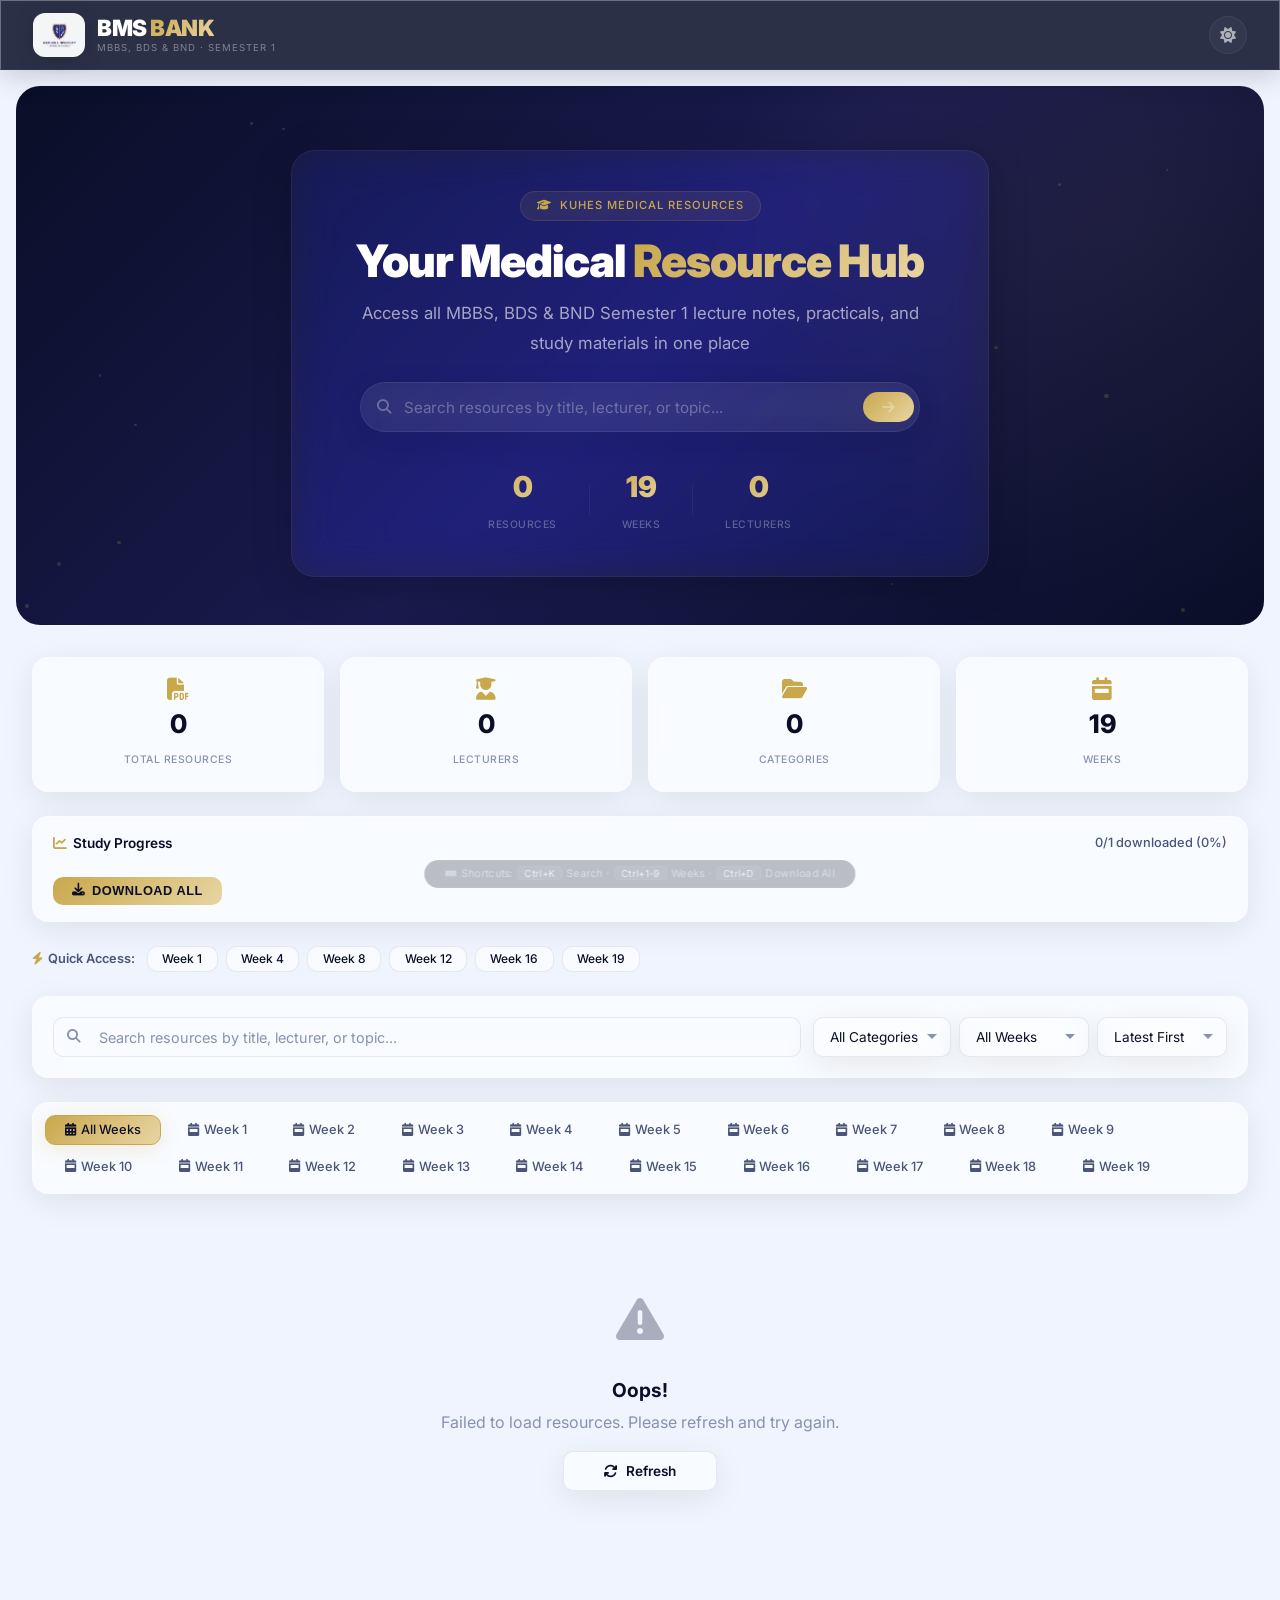
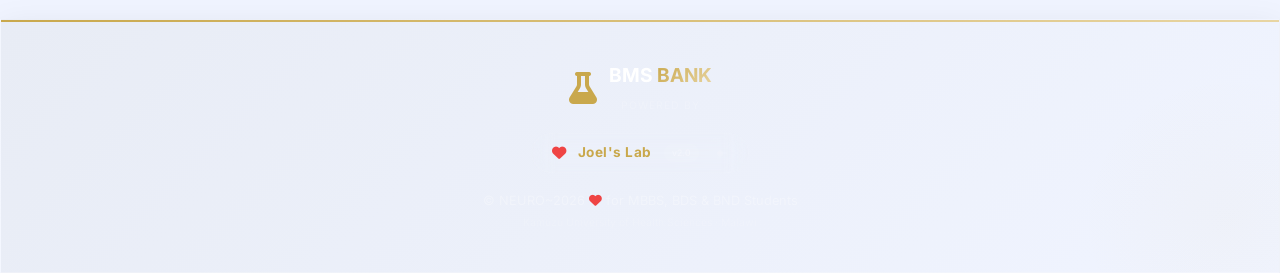
==== commit 4ee07f82: "Premium redesign: glass morphism, direct download, week dates, skeleton loading, animations" ====
--- a/index.html
+++ b/index.html
@@ -57,7 +57,7 @@
                 <span>KUHeS Medical Resources</span>
             </div>
             <h1>Your Medical <span>Resource Hub</span></h1>
-            <p>Access all MBBS & BDS Semester 1 lecture notes, practicals, and study materials in one place</p>
+            <p>Access all MBBS, BDS & BND Semester 1 lecture notes, practicals, and study materials in one place</p>
             <div class="hero-search glass">
                 <i class="fas fa-search"></i>
                 <input type="text" id="heroSearch" placeholder="Search resources by title, lecturer, or topic...">
@@ -145,7 +145,7 @@
                         <option value="all">All Weeks</option>
                     </select>
                     <select id="sortFilter" class="filter-select glass">
-                        <option value="newest">Latest First</option>
+                        <option value="newest" selected>Latest First</option>
                         <option value="oldest">Oldest First</option>
                         <option value="week">By Week</option>
                         <option value="alpha">Alphabetical</option>
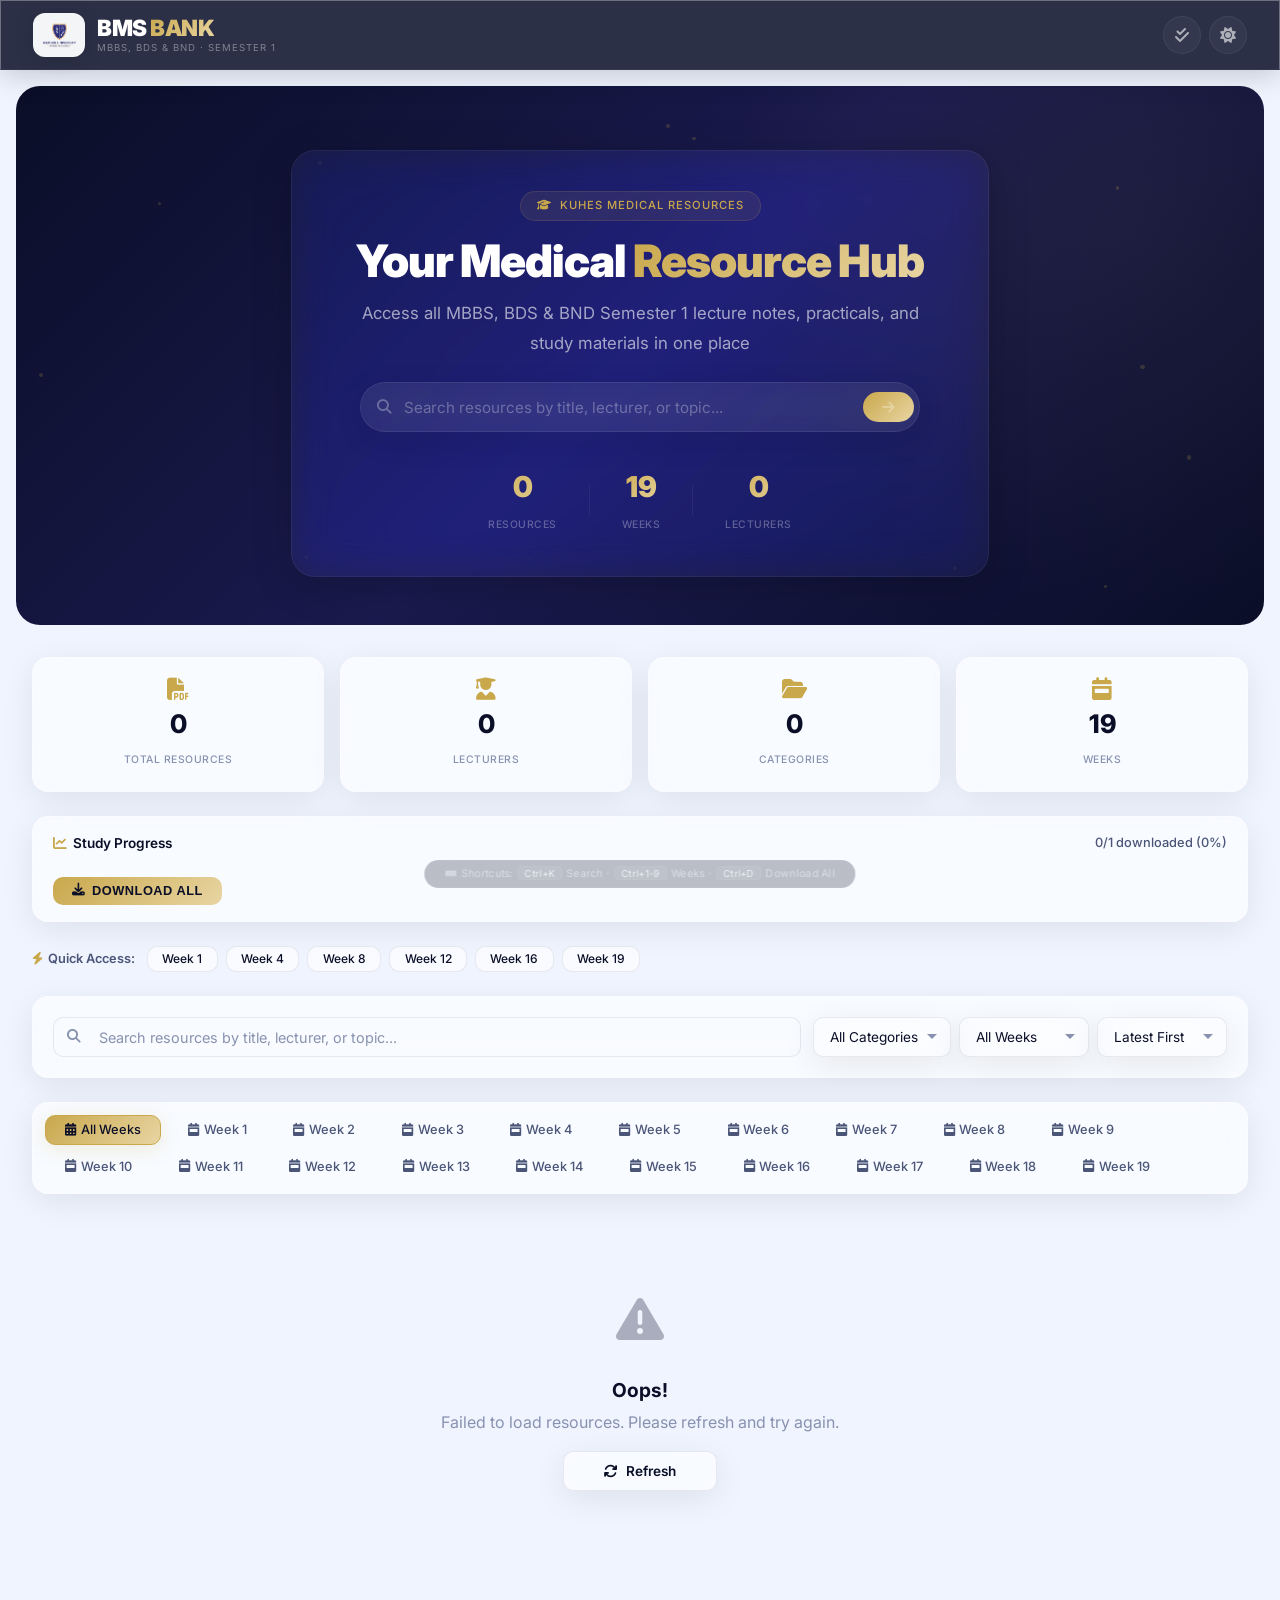
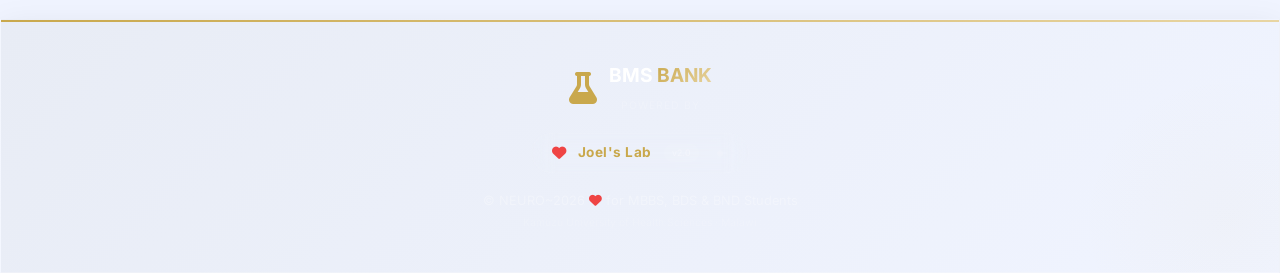
==== commit e1ccbe11: "g" ====
--- a/index.html
+++ b/index.html
@@ -38,6 +38,9 @@
                 </div>
             </div>
             <div class="header-actions">
+                <button class="icon-btn" id="trackerToggle" title="Study Tracker">
+                    <i class="fas fa-check-double"></i>
+                </button>
                 <button class="icon-btn" id="themeToggle" title="Toggle Theme">
                     <i class="fas fa-moon"></i>
                 </button>
@@ -161,7 +164,7 @@
             </button>
         </nav>
 
-        <!-- Resources Grid -->
+        <!-- Resources Container -->
         <div id="resourcesContainer">
             <!-- Skeleton Loading -->
             <div class="skeleton-grid" id="skeletonGrid">
@@ -249,7 +252,9 @@
         <span>⌨️ Shortcuts: <kbd>Ctrl+K</kbd> Search · <kbd>Ctrl+1-9</kbd> Weeks · <kbd>Ctrl+D</kbd> Download All</span>
     </div>
 
+    <!-- Scripts -->
     <script src="js/config.js"></script>
+    <script src="js/timetable.js"></script>
     <script src="js/app.js"></script>
 </body>
 </html>
--- a/styles/main.css
+++ b/styles/main.css
@@ -1825,4 +1825,447 @@
     .resource-card:hover {
         transform: none !important;
     }
+}
+
+/* ============================================
+   STUDY TRACKER STYLES - Add to main.css
+   ============================================ */
+
+/* Tracker Header */
+.tracker-header {
+    display: flex;
+    justify-content: space-between;
+    align-items: center;
+    margin-bottom: 1.5rem;
+    flex-wrap: wrap;
+    gap: 0.75rem;
+}
+
+.tracker-header-left h2 {
+    font-size: 1.3rem;
+    font-weight: 700;
+    color: var(--text);
+    display: flex;
+    align-items: center;
+    gap: 0.5rem;
+}
+
+.tracker-header-left .week-date {
+    font-size: 0.85rem;
+    color: var(--text-muted);
+    display: block;
+    margin-top: 0.1rem;
+}
+
+.tracker-header-actions {
+    display: flex;
+    gap: 0.5rem;
+}
+
+/* Tracker Progress */
+.tracker-progress {
+    display: flex;
+    align-items: center;
+    gap: 1rem;
+    margin-bottom: 1.5rem;
+    padding: 0.5rem 1rem;
+    border-radius: var(--radius-sm);
+}
+
+.tracker-progress-bar {
+    flex: 1;
+    height: 8px;
+    background: rgba(255, 255, 255, 0.06);
+    border-radius: 4px;
+    overflow: hidden;
+}
+
+.tracker-progress-fill {
+    height: 100%;
+    background: var(--gradient-secondary);
+    border-radius: 4px;
+    transition: width 0.8s cubic-bezier(0.34, 1.56, 0.64, 1);
+    width: 0%;
+}
+
+.tracker-progress-text {
+    font-size: 0.8rem;
+    color: var(--text-light);
+    font-weight: 500;
+    white-space: nowrap;
+}
+
+/* Tracker Grid */
+.tracker-grid {
+    display: grid;
+    grid-template-columns: repeat(auto-fill, minmax(340px, 1fr));
+    gap: 1.5rem;
+}
+
+/* Tracker Day Card */
+.tracker-day {
+    padding: 1.25rem;
+    border-radius: var(--radius);
+    background: var(--glass-bg);
+    backdrop-filter: blur(20px) saturate(180%);
+    -webkit-backdrop-filter: blur(20px) saturate(180%);
+    border: 1px solid var(--glass-border);
+    box-shadow: var(--glass-shadow);
+    transition: var(--transition);
+}
+
+.tracker-day:hover {
+    box-shadow: var(--shadow-md), var(--shadow-glow);
+    border-color: var(--secondary);
+}
+
+.tracker-day-header {
+    display: flex;
+    justify-content: space-between;
+    align-items: center;
+    margin-bottom: 0.75rem;
+    padding-bottom: 0.5rem;
+    border-bottom: 1px solid var(--border);
+}
+
+.tracker-day-header h3 {
+    font-size: 1rem;
+    font-weight: 600;
+    color: var(--text);
+    display: flex;
+    align-items: center;
+    gap: 0.4rem;
+}
+
+.tracker-day-header h3 i {
+    color: var(--secondary);
+}
+
+.tracker-day-count {
+    font-size: 0.75rem;
+    color: var(--text-muted);
+    font-weight: 500;
+}
+
+/* Tracker Activity */
+.tracker-activities {
+    display: flex;
+    flex-direction: column;
+    gap: 0.5rem;
+}
+
+.tracker-activity {
+    display: flex;
+    justify-content: space-between;
+    align-items: center;
+    padding: 0.5rem 0.75rem;
+    border-radius: var(--radius-sm);
+    background: rgba(255, 255, 255, 0.03);
+    border: 1px solid transparent;
+    transition: var(--transition);
+    gap: 0.5rem;
+}
+
+.tracker-activity:hover {
+    background: rgba(255, 255, 255, 0.06);
+}
+
+.tracker-activity.studied {
+    border-left: 3px solid var(--secondary);
+    background: rgba(201, 168, 76, 0.05);
+}
+
+.tracker-activity.complete {
+    border-left: 3px solid var(--success);
+    background: rgba(16, 185, 129, 0.05);
+}
+
+.tracker-activity.exam {
+    background: rgba(239, 68, 68, 0.05);
+    border-left: 3px solid var(--error);
+}
+
+.tracker-activity.holiday {
+    background: rgba(59, 130, 246, 0.05);
+    border-left: 3px solid var(--info);
+}
+
+.tracker-activity.study-week {
+    background: rgba(16, 185, 129, 0.05);
+    border-left: 3px solid var(--success);
+}
+
+.tracker-activity-info {
+    display: flex;
+    align-items: center;
+    gap: 0.75rem;
+    flex-wrap: wrap;
+    flex: 1;
+}
+
+.tracker-time {
+    font-size: 0.7rem;
+    font-weight: 600;
+    color: var(--text-muted);
+    background: rgba(255, 255, 255, 0.05);
+    padding: 0.1rem 0.5rem;
+    border-radius: var(--radius-full);
+    min-width: 45px;
+    text-align: center;
+}
+
+.tracker-activity-name {
+    font-size: 0.85rem;
+    color: var(--text);
+    font-weight: 500;
+}
+
+.tracker-lecturer {
+    font-size: 0.7rem;
+    color: var(--text-muted);
+    display: flex;
+    align-items: center;
+    gap: 0.2rem;
+}
+
+.tracker-activity-actions {
+    display: flex;
+    gap: 0.3rem;
+    align-items: center;
+}
+
+.tracker-btn {
+    width: 28px;
+    height: 28px;
+    border: none;
+    border-radius: var(--radius-sm);
+    background: rgba(255, 255, 255, 0.05);
+    color: var(--text-muted);
+    cursor: pointer;
+    transition: var(--transition);
+    display: flex;
+    align-items: center;
+    justify-content: center;
+    font-size: 0.7rem;
+}
+
+.tracker-btn:hover {
+    background: rgba(255, 255, 255, 0.1);
+    transform: scale(1.05);
+}
+
+.tracker-btn.studied.active {
+    background: var(--secondary);
+    color: var(--primary);
+}
+
+.tracker-btn.revised.active {
+    background: var(--success);
+    color: white;
+}
+
+.tracker-status-label {
+    font-size: 0.7rem;
+    font-weight: 600;
+    color: var(--text-muted);
+    padding: 0.1rem 0.5rem;
+    border-radius: var(--radius-full);
+    background: rgba(255, 255, 255, 0.05);
+}
+
+/* Tracker Legend */
+.tracker-legend {
+    display: flex;
+    gap: 1.5rem;
+    margin-top: 1.5rem;
+    padding: 0.75rem 1.25rem;
+    border-radius: var(--radius);
+    flex-wrap: wrap;
+    justify-content: center;
+}
+
+.tracker-legend span {
+    display: flex;
+    align-items: center;
+    gap: 0.4rem;
+    font-size: 0.75rem;
+    color: var(--text-light);
+}
+
+.legend-dot {
+    width: 12px;
+    height: 12px;
+    border-radius: 50%;
+    display: inline-block;
+}
+
+.legend-dot.studied {
+    background: var(--secondary);
+}
+
+.legend-dot.revised {
+    background: var(--success);
+}
+
+.legend-dot.complete {
+    background: var(--success);
+    border: 2px solid var(--secondary);
+}
+
+.legend-dot.incomplete {
+    background: var(--text-muted);
+    opacity: 0.3;
+}
+
+/* ============================================
+   TRACKER TOGGLE BUTTON IN HEADER
+   ============================================ */
+#trackerToggle {
+    width: 38px;
+    height: 38px;
+    border: 1px solid rgba(255, 255, 255, 0.06);
+    border-radius: 50%;
+    background: rgba(255, 255, 255, 0.04);
+    color: rgba(255, 255, 255, 0.6);
+    font-size: 1rem;
+    cursor: pointer;
+    transition: var(--transition);
+    display: flex;
+    align-items: center;
+    justify-content: center;
+}
+
+#trackerToggle:hover {
+    background: rgba(255, 255, 255, 0.08);
+    color: white;
+    border-color: var(--secondary);
+}
+
+#trackerToggle.active {
+    background: var(--gradient-secondary);
+    color: var(--primary);
+    border-color: var(--secondary);
+    box-shadow: 0 0 20px rgba(201, 168, 76, 0.2);
+}
+
+/* ============================================
+   PRINT STYLES FOR TRACKER
+   ============================================ */
+@media print {
+    .header,
+    .hero-premium,
+    .quick-stats,
+    .progress-container,
+    .quick-access,
+    .search-section,
+    .week-nav,
+    .footer,
+    .keyboard-hint,
+    .tracker-header-actions,
+    .tracker-activity-actions,
+    #trackerToggle,
+    .load-more-container {
+        display: none !important;
+    }
+    
+    .tracker-activity {
+        break-inside: avoid;
+        border: 1px solid #ddd !important;
+    }
+    
+    .tracker-day {
+        break-inside: avoid;
+        border: 1px solid #ddd !important;
+        box-shadow: none !important;
+        background: white !important;
+        color: black !important;
+    }
+    
+    .tracker-legend {
+        border: 1px solid #ddd !important;
+    }
+    
+    .tracker-progress {
+        border: 1px solid #ddd !important;
+    }
+    
+    .tracker-progress-fill {
+        background: #c9a84c !important;
+    }
+    
+    .tracker-btn.active {
+        background: #c9a84c !important;
+        color: white !important;
+    }
+    
+    .tracker-activity.studied {
+        border-left: 3px solid #c9a84c !important;
+    }
+    
+    .tracker-activity.complete {
+        border-left: 3px solid #10b981 !important;
+    }
+}
+
+/* ============================================
+   RESPONSIVE
+   ============================================ */
+@media (max-width: 768px) {
+    .tracker-grid {
+        grid-template-columns: 1fr;
+    }
+    
+    .tracker-header {
+        flex-direction: column;
+        align-items: stretch;
+    }
+    
+    .tracker-header-actions {
+        justify-content: stretch;
+    }
+    
+    .tracker-header-actions .btn-premium,
+    .tracker-header-actions .btn-premium-outline {
+        flex: 1;
+        justify-content: center;
+    }
+    
+    .tracker-activity {
+        flex-wrap: wrap;
+    }
+    
+    .tracker-activity-actions {
+        width: 100%;
+        justify-content: flex-end;
+    }
+    
+    .tracker-progress {
+        flex-direction: column;
+        align-items: stretch;
+    }
+    
+    .tracker-progress-text {
+        text-align: center;
+    }
+}
+
+@media (max-width: 480px) {
+    .tracker-day-header {
+        flex-direction: column;
+        align-items: flex-start;
+        gap: 0.25rem;
+    }
+    
+    .tracker-activity-info {
+        flex-wrap: wrap;
+    }
+    
+    .tracker-time {
+        min-width: 35px;
+        font-size: 0.6rem;
+    }
+    
+    .tracker-activity-name {
+        font-size: 0.75rem;
+    }
 }
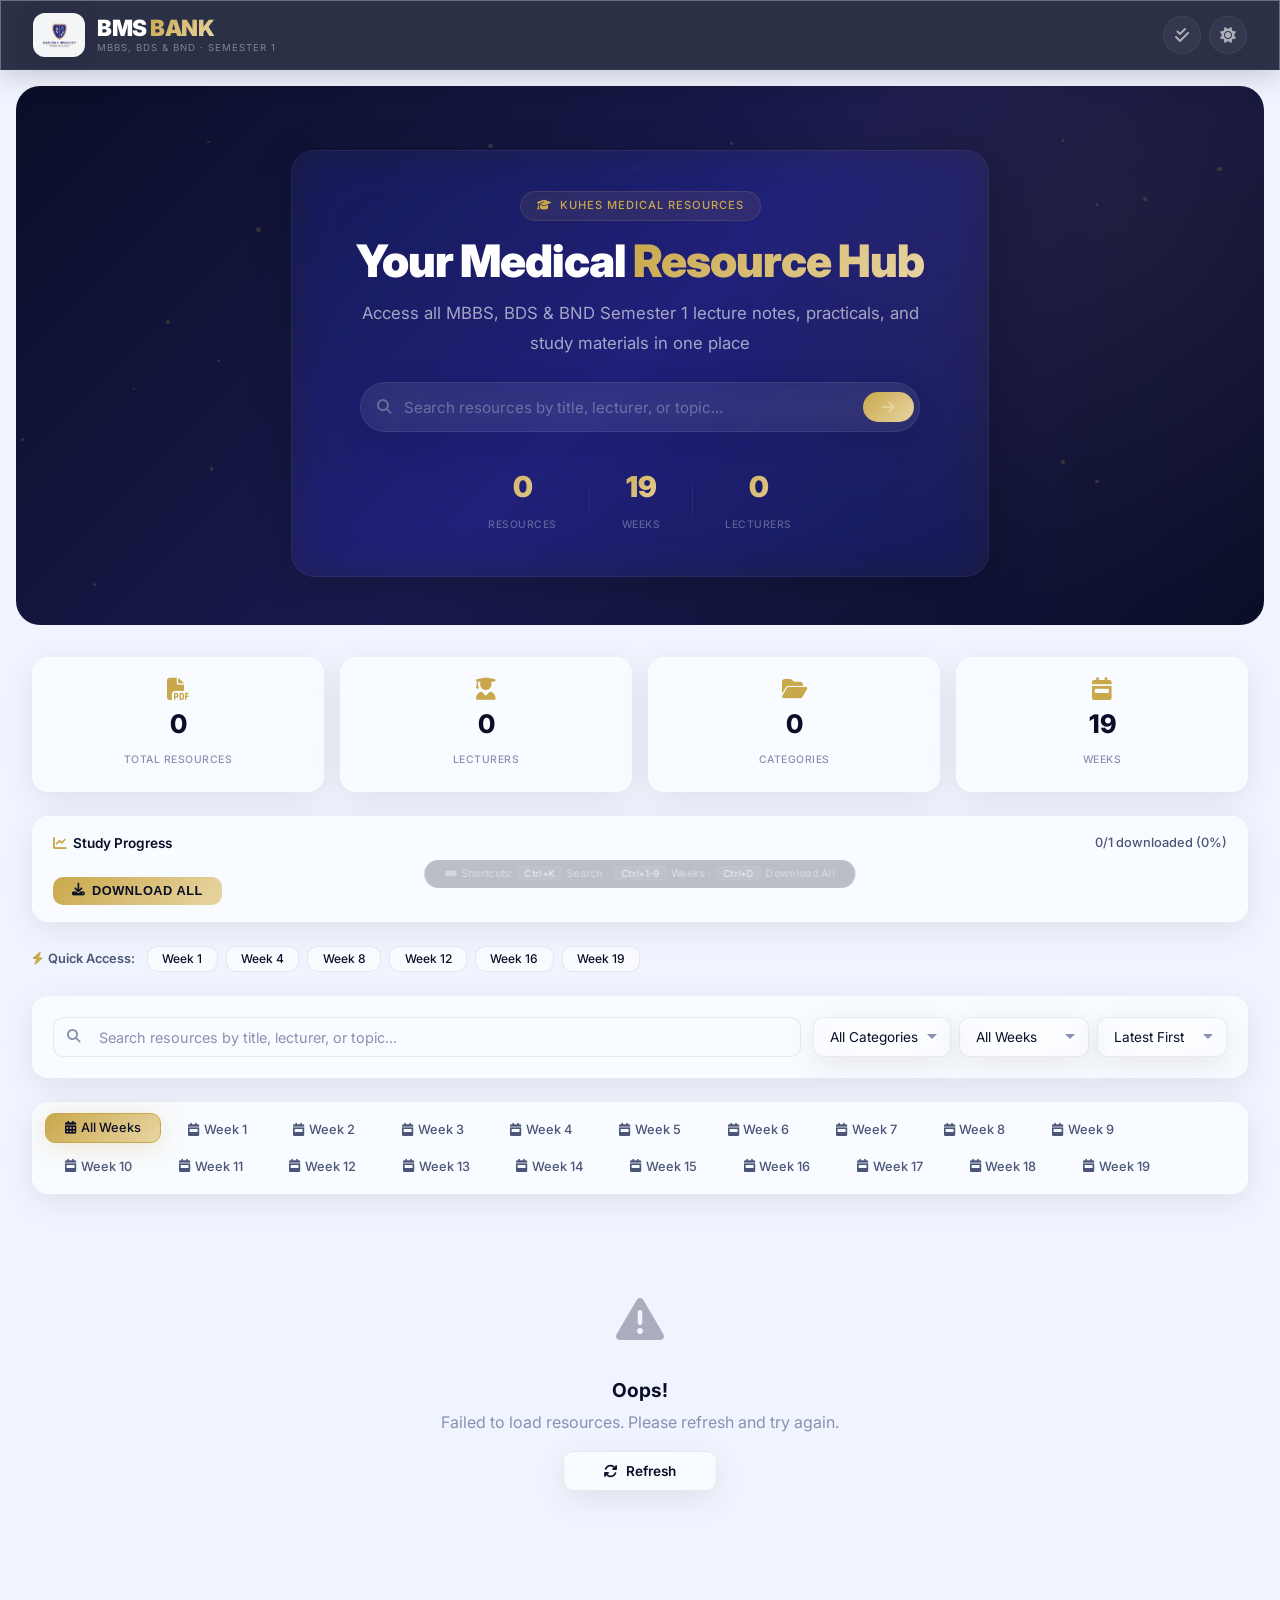
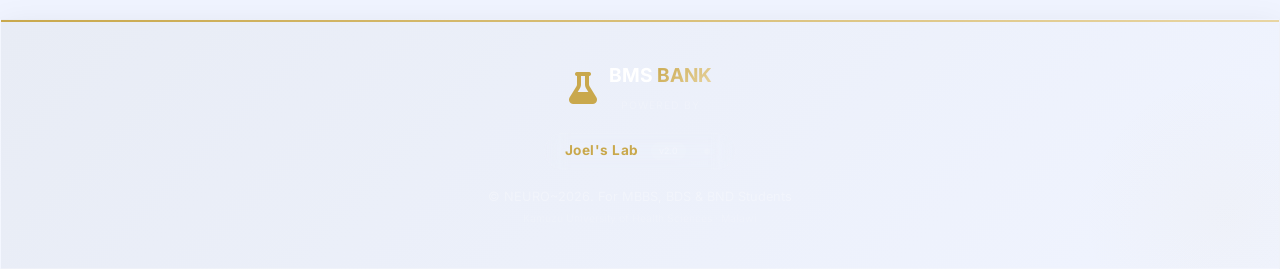
==== commit cddc06da: "l" ====
--- a/index.html
+++ b/index.html
@@ -234,12 +234,11 @@
                 </div>
             </div>
             <div class="footer-joels-lab">
-                <span class="heart"><i class="fas fa-heart"></i></span>
                 <span class="lab">Joel's Lab</span>
                 <span class="tag">v2.0</span>
                 <span class="admin-trigger-dot" id="adminTriggerDot" title="Admin Access (Double Click)">•</span>
             </div>
-            <p class="footer-copy">© NEURO~2026 <i class="fas fa-heart" style="color: #ef4444;"></i> for MBBS, BDS & BND Students</p>
+            <p class="footer-copy">© NEURO~2026. For MBBS, BDS & BND Students</p>
             <p class="footer-credit">Kamuzu University of Health Sciences · Malawi</p>
         </div>
     </footer>
--- a/styles/main.css
+++ b/styles/main.css
@@ -2268,4 +2268,416 @@
     .tracker-activity-name {
         font-size: 0.75rem;
     }
+}
+
+/* ============================================
+   TRACKER STATS BAR
+   ============================================ */
+.tracker-stats-bar {
+    display: flex;
+    align-items: center;
+    gap: 1.5rem;
+    padding: 0.75rem 1.25rem;
+    border-radius: var(--radius);
+    margin-bottom: 1rem;
+    background: var(--glass-bg);
+    backdrop-filter: blur(20px) saturate(180%);
+    -webkit-backdrop-filter: blur(20px) saturate(180%);
+    border: 1px solid var(--glass-border);
+    flex-wrap: wrap;
+    justify-content: center;
+}
+
+.tracker-stat-item {
+    display: flex;
+    flex-direction: column;
+    align-items: center;
+    text-align: center;
+}
+
+.tracker-stat-value {
+    font-size: 1.2rem;
+    font-weight: 800;
+    color: var(--text);
+    line-height: 1.2;
+}
+
+.tracker-stat-value .fa-download {
+    color: var(--secondary);
+}
+
+.tracker-stat-label {
+    font-size: 0.6rem;
+    color: var(--text-muted);
+    text-transform: uppercase;
+    letter-spacing: 0.5px;
+    font-weight: 500;
+}
+
+.tracker-stat-divider {
+    width: 1px;
+    height: 30px;
+    background: var(--border);
+}
+
+.download-badge {
+    display: inline-block;
+    background: rgba(255, 255, 255, 0.15);
+    border-radius: var(--radius-full);
+    padding: 0.05rem 0.5rem;
+    font-size: 0.65rem;
+    margin-left: 0.3rem;
+    font-weight: 700;
+}
+
+/* Download History */
+.download-history {
+    margin-top: 0.5rem;
+    padding: 0.5rem 0.75rem;
+    border-radius: var(--radius-sm);
+    background: rgba(255, 255, 255, 0.03);
+    border: 1px solid var(--border);
+}
+
+.download-history-title {
+    font-size: 0.7rem;
+    font-weight: 600;
+    color: var(--text-muted);
+    margin-bottom: 0.25rem;
+    display: flex;
+    align-items: center;
+    gap: 0.3rem;
+}
+
+.download-entry {
+    display: inline-block;
+    font-size: 0.65rem;
+    color: var(--text-muted);
+    background: rgba(255, 255, 255, 0.05);
+    padding: 0.1rem 0.5rem;
+    border-radius: var(--radius-full);
+    margin: 0.15rem;
+}
+
+.download-entry i {
+    margin-right: 0.2rem;
+    font-size: 0.55rem;
+}
+
+@media (max-width: 768px) {
+    .tracker-stats-bar {
+        gap: 0.75rem;
+        padding: 0.5rem 0.75rem;
+    }
+    
+    .tracker-stat-value {
+        font-size: 1rem;
+    }
+    
+    .tracker-stat-divider {
+        height: 24px;
+    }
+}
+
+/* ============================================
+   BEAUTIFUL BUTTON STYLES
+   ============================================ */
+
+/* Premium Download Button */
+.btn-premium {
+    padding: 0.6rem 1.5rem;
+    border: none;
+    border-radius: var(--radius-sm);
+    font-weight: 600;
+    font-size: 0.85rem;
+    cursor: pointer;
+    transition: all 0.3s cubic-bezier(0.34, 1.56, 0.64, 1);
+    display: inline-flex;
+    align-items: center;
+    gap: 0.5rem;
+    background: var(--gradient-secondary);
+    color: var(--primary);
+    box-shadow: 0 4px 16px rgba(201, 168, 76, 0.25);
+    text-decoration: none;
+    font-family: inherit;
+    position: relative;
+    overflow: hidden;
+}
+
+.btn-premium::before {
+    content: '';
+    position: absolute;
+    top: 0;
+    left: -100%;
+    width: 100%;
+    height: 100%;
+    background: linear-gradient(90deg, transparent, rgba(255,255,255,0.2), transparent);
+    transition: left 0.5s ease;
+}
+
+.btn-premium:hover {
+    transform: translateY(-3px) scale(1.02);
+    box-shadow: 0 8px 32px rgba(201, 168, 76, 0.4);
+}
+
+.btn-premium:hover::before {
+    left: 100%;
+}
+
+.btn-premium:active {
+    transform: scale(0.95);
+    box-shadow: 0 2px 8px rgba(201, 168, 76, 0.2);
+}
+
+.btn-premium i {
+    font-size: 0.9rem;
+}
+
+/* Premium Outline Button */
+.btn-premium-outline {
+    padding: 0.6rem 1.5rem;
+    border: 1px solid var(--border);
+    border-radius: var(--radius-sm);
+    font-weight: 500;
+    font-size: 0.85rem;
+    cursor: pointer;
+    transition: all 0.3s cubic-bezier(0.34, 1.56, 0.64, 1);
+    background: rgba(255, 255, 255, 0.04);
+    color: var(--text);
+    display: inline-flex;
+    align-items: center;
+    gap: 0.5rem;
+    font-family: inherit;
+    backdrop-filter: blur(10px);
+    -webkit-backdrop-filter: blur(10px);
+    position: relative;
+    overflow: hidden;
+}
+
+.btn-premium-outline:hover {
+    background: rgba(255, 255, 255, 0.08);
+    border-color: var(--secondary);
+    transform: translateY(-3px) scale(1.02);
+    box-shadow: 0 4px 20px rgba(201, 168, 76, 0.15);
+}
+
+.btn-premium-outline:active {
+    transform: scale(0.95);
+}
+
+.btn-premium-outline i {
+    font-size: 0.9rem;
+}
+
+/* Tracker Download Button */
+.btn-tracker-download {
+    background: var(--gradient-secondary);
+    color: var(--primary);
+    padding: 0.6rem 1.5rem;
+}
+
+.btn-tracker-download:hover {
+    box-shadow: 0 8px 32px rgba(201, 168, 76, 0.4);
+}
+
+.btn-tracker-download .download-badge {
+    display: inline-block;
+    background: rgba(0, 0, 0, 0.15);
+    border-radius: var(--radius-full);
+    padding: 0.05rem 0.5rem;
+    font-size: 0.65rem;
+    font-weight: 700;
+    margin-left: 0.3rem;
+}
+
+/* Tracker Reset Button */
+.btn-tracker-reset {
+    border-color: rgba(239, 68, 68, 0.3);
+    color: #ef4444;
+}
+
+.btn-tracker-reset:hover {
+    background: rgba(239, 68, 68, 0.1);
+    border-color: #ef4444;
+    box-shadow: 0 4px 20px rgba(239, 68, 68, 0.15);
+}
+
+/* Load More Button */
+.btn-load-more {
+    padding: 0.7rem 2.5rem;
+    border: 1px solid var(--border);
+    border-radius: var(--radius-sm);
+    background: var(--glass-bg);
+    backdrop-filter: blur(20px) saturate(180%);
+    -webkit-backdrop-filter: blur(20px) saturate(180%);
+    color: var(--text);
+    font-weight: 600;
+    font-size: 0.85rem;
+    cursor: pointer;
+    transition: all 0.3s cubic-bezier(0.34, 1.56, 0.64, 1);
+    font-family: inherit;
+    display: inline-flex;
+    align-items: center;
+    gap: 0.5rem;
+}
+
+.btn-load-more:hover {
+    border-color: var(--secondary);
+    background: var(--gradient-secondary);
+    color: var(--primary);
+    transform: translateY(-3px);
+    box-shadow: 0 4px 24px rgba(201, 168, 76, 0.25);
+}
+
+.btn-load-more:active {
+    transform: scale(0.95);
+}
+
+/* Download All Button */
+.btn-download-all {
+    padding: 0.4rem 1.2rem;
+    border: none;
+    border-radius: var(--radius-sm);
+    background: var(--gradient-secondary);
+    color: var(--primary);
+    font-weight: 700;
+    font-size: 0.8rem;
+    cursor: pointer;
+    transition: all 0.3s cubic-bezier(0.34, 1.56, 0.64, 1);
+    display: inline-flex;
+    align-items: center;
+    gap: 0.4rem;
+    text-transform: uppercase;
+    letter-spacing: 0.5px;
+    position: relative;
+    overflow: hidden;
+}
+
+.btn-download-all::before {
+    content: '';
+    position: absolute;
+    top: 0;
+    left: -100%;
+    width: 100%;
+    height: 100%;
+    background: linear-gradient(90deg, transparent, rgba(255,255,255,0.2), transparent);
+    transition: left 0.5s ease;
+}
+
+.btn-download-all:hover {
+    transform: translateY(-3px) scale(1.02);
+    box-shadow: 0 4px 24px rgba(201, 168, 76, 0.35);
+}
+
+.btn-download-all:hover::before {
+    left: 100%;
+}
+
+.btn-download-all:active {
+    transform: scale(0.95);
+}
+
+/* Quick Access Buttons */
+.quick-access-btn {
+    padding: 0.3rem 0.9rem;
+    border: 1px solid var(--border);
+    border-radius: var(--radius-sm);
+    background: var(--glass-bg);
+    color: var(--text);
+    font-size: 0.75rem;
+    font-weight: 500;
+    cursor: pointer;
+    transition: all 0.3s cubic-bezier(0.34, 1.56, 0.64, 1);
+    font-family: inherit;
+    backdrop-filter: blur(10px);
+    -webkit-backdrop-filter: blur(10px);
+}
+
+.quick-access-btn:hover {
+    background: var(--gradient-secondary);
+    color: var(--primary);
+    transform: translateY(-3px) scale(1.04);
+    box-shadow: 0 4px 20px rgba(201, 168, 76, 0.25);
+    border-color: var(--secondary);
+}
+
+.quick-access-btn:active {
+    transform: scale(0.95);
+}
+
+/* Week Navigation Buttons */
+.week-btn {
+    padding: 0.4rem 1.2rem;
+    border: 1px solid transparent;
+    border-radius: var(--radius-sm);
+    background: transparent;
+    cursor: pointer;
+    transition: all 0.3s cubic-bezier(0.34, 1.56, 0.64, 1);
+    font-weight: 500;
+    font-size: 0.8rem;
+    color: var(--text-light);
+    font-family: inherit;
+    display: inline-flex;
+    align-items: center;
+    gap: 0.3rem;
+}
+
+.week-btn:hover {
+    background: rgba(255, 255, 255, 0.06);
+    color: var(--text);
+    transform: translateY(-3px);
+}
+
+.week-btn.active {
+    background: var(--gradient-secondary);
+    color: var(--primary);
+    border-color: var(--secondary);
+    box-shadow: 0 4px 24px rgba(201, 168, 76, 0.25);
+    transform: translateY(-2px);
+}
+
+.week-btn:active {
+    transform: scale(0.95);
+}
+
+/* Header Icon Buttons */
+.icon-btn {
+    width: 38px;
+    height: 38px;
+    border: 1px solid rgba(255, 255, 255, 0.06);
+    border-radius: 50%;
+    background: rgba(255, 255, 255, 0.04);
+    color: rgba(255, 255, 255, 0.6);
+    font-size: 1rem;
+    cursor: pointer;
+    transition: all 0.3s cubic-bezier(0.34, 1.56, 0.64, 1);
+    display: flex;
+    align-items: center;
+    justify-content: center;
+}
+
+.icon-btn:hover {
+    background: rgba(255, 255, 255, 0.1);
+    color: white;
+    transform: rotate(30deg) scale(1.05);
+    border-color: var(--secondary);
+}
+
+.icon-btn:active {
+    transform: scale(0.9);
+}
+
+.icon-btn.active {
+    background: var(--gradient-secondary);
+    color: var(--primary);
+    border-color: var(--secondary);
+    box-shadow: 0 0 30px rgba(201, 168, 76, 0.2);
+}
+
+/* Tracker Toggle Button in Header */
+#trackerToggle.active {
+    background: var(--gradient-secondary);
+    color: var(--primary);
+    border-color: var(--secondary);
+    box-shadow: 0 0 30px rgba(201, 168, 76, 0.2);
 }
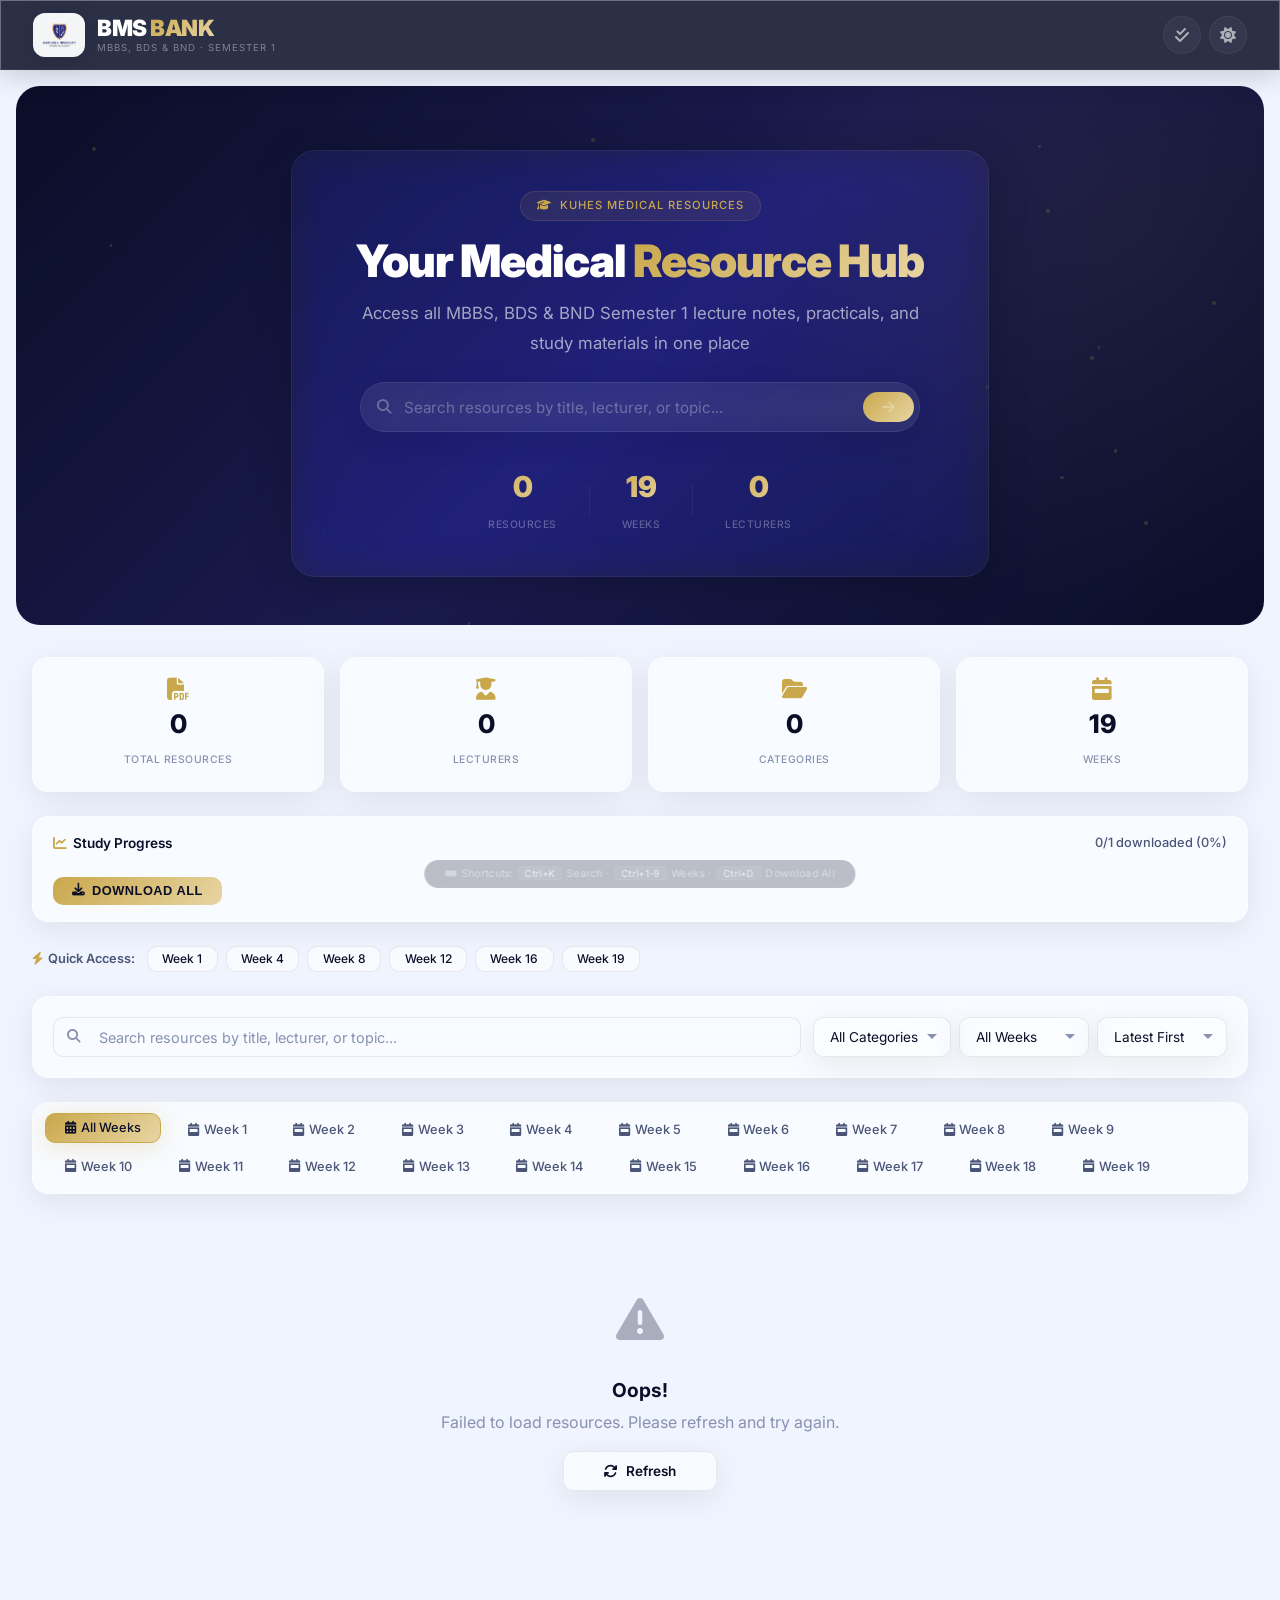
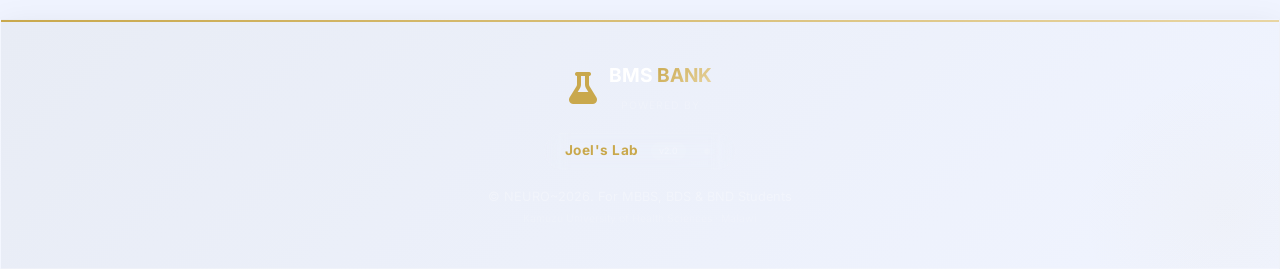
==== commit 75338dd0: "f" ====
--- a/index.html
+++ b/index.html
@@ -4,10 +4,46 @@
     <meta charset="UTF-8">
     <meta name="viewport" content="width=device-width, initial-scale=1.0, maximum-scale=1.0, user-scalable=yes">
     <title>BMS BANK - MBBS, BDS & BND Resource Bank</title>
+    
+    <!-- ============================================ -->
+    <!-- OPEN GRAPH / SOCIAL MEDIA PREVIEW           -->
+    <!-- ============================================ -->
+    <!-- WhatsApp, Facebook, LinkedIn Preview -->
+    <meta property="og:title" content="BMS BANK - Medical Resource Hub" />
+    <meta property="og:description" content="All MBBS, BDS & BND Semester 1 lecture notes, practicals, and study materials in one place with interactive study tracker." />
+    <meta property="og:image" content="https://bms-bank.fly.dev/assets/og-image.png" />
+    <meta property="og:image:width" content="1200" />
+    <meta property="og:image:height" content="630" />
+    <meta property="og:url" content="https://bms-bank.fly.dev" />
+    <meta property="og:type" content="website" />
+    <meta property="og:site_name" content="BMS BANK" />
+    <meta property="og:locale" content="en_GB" />
+    
+    <!-- Twitter Card -->
+    <meta name="twitter:card" content="summary_large_image" />
+    <meta name="twitter:title" content="BMS BANK - Medical Resource Hub" />
+    <meta name="twitter:description" content="All MBBS, BDS & BND Semester 1 resources in one place with study tracker." />
+    <meta name="twitter:image" content="https://bms-bank.fly.dev/assets/og-image.png" />
+    
+    <!-- Additional Meta Tags -->
+    <meta name="description" content="Access all MBBS, BDS & BND Semester 1 lecture notes, practicals, and study materials at Kamuzu University of Health Sciences." />
+    <meta name="keywords" content="MBBS, BDS, BND, KUHeS, Medical Resources, Study Tracker, Semester 1, Malawi" />
+    <meta name="author" content="NEURO~2026" />
+    
+    <!-- ============================================ -->
+    <!-- STYLES & SCRIPTS                            -->
+    <!-- ============================================ -->
     <link rel="stylesheet" href="styles/main.css">
     <link rel="shortcut icon" href="assets/logo.png" type="image/png">
     <link href="https://fonts.googleapis.com/css2?family=Inter:wght@300;400;500;600;700;800;900&display=swap" rel="stylesheet">
     <link href="https://cdnjs.cloudflare.com/ajax/libs/font-awesome/6.5.0/css/all.min.css" rel="stylesheet">
+    
+    <!-- ============================================ -->
+    <!-- WHATSAPP PREVIEW FIX (Optional)             -->
+    <!-- ============================================ -->
+    <!-- Forces WhatsApp to use the OG image -->
+    <meta property="og:image:secure_url" content="https://bms-bank.fly.dev/assets/og-image.png" />
+    <meta property="og:image:type" content="image/png" />
 </head>
 <body>
     <!-- Loading Screen -->
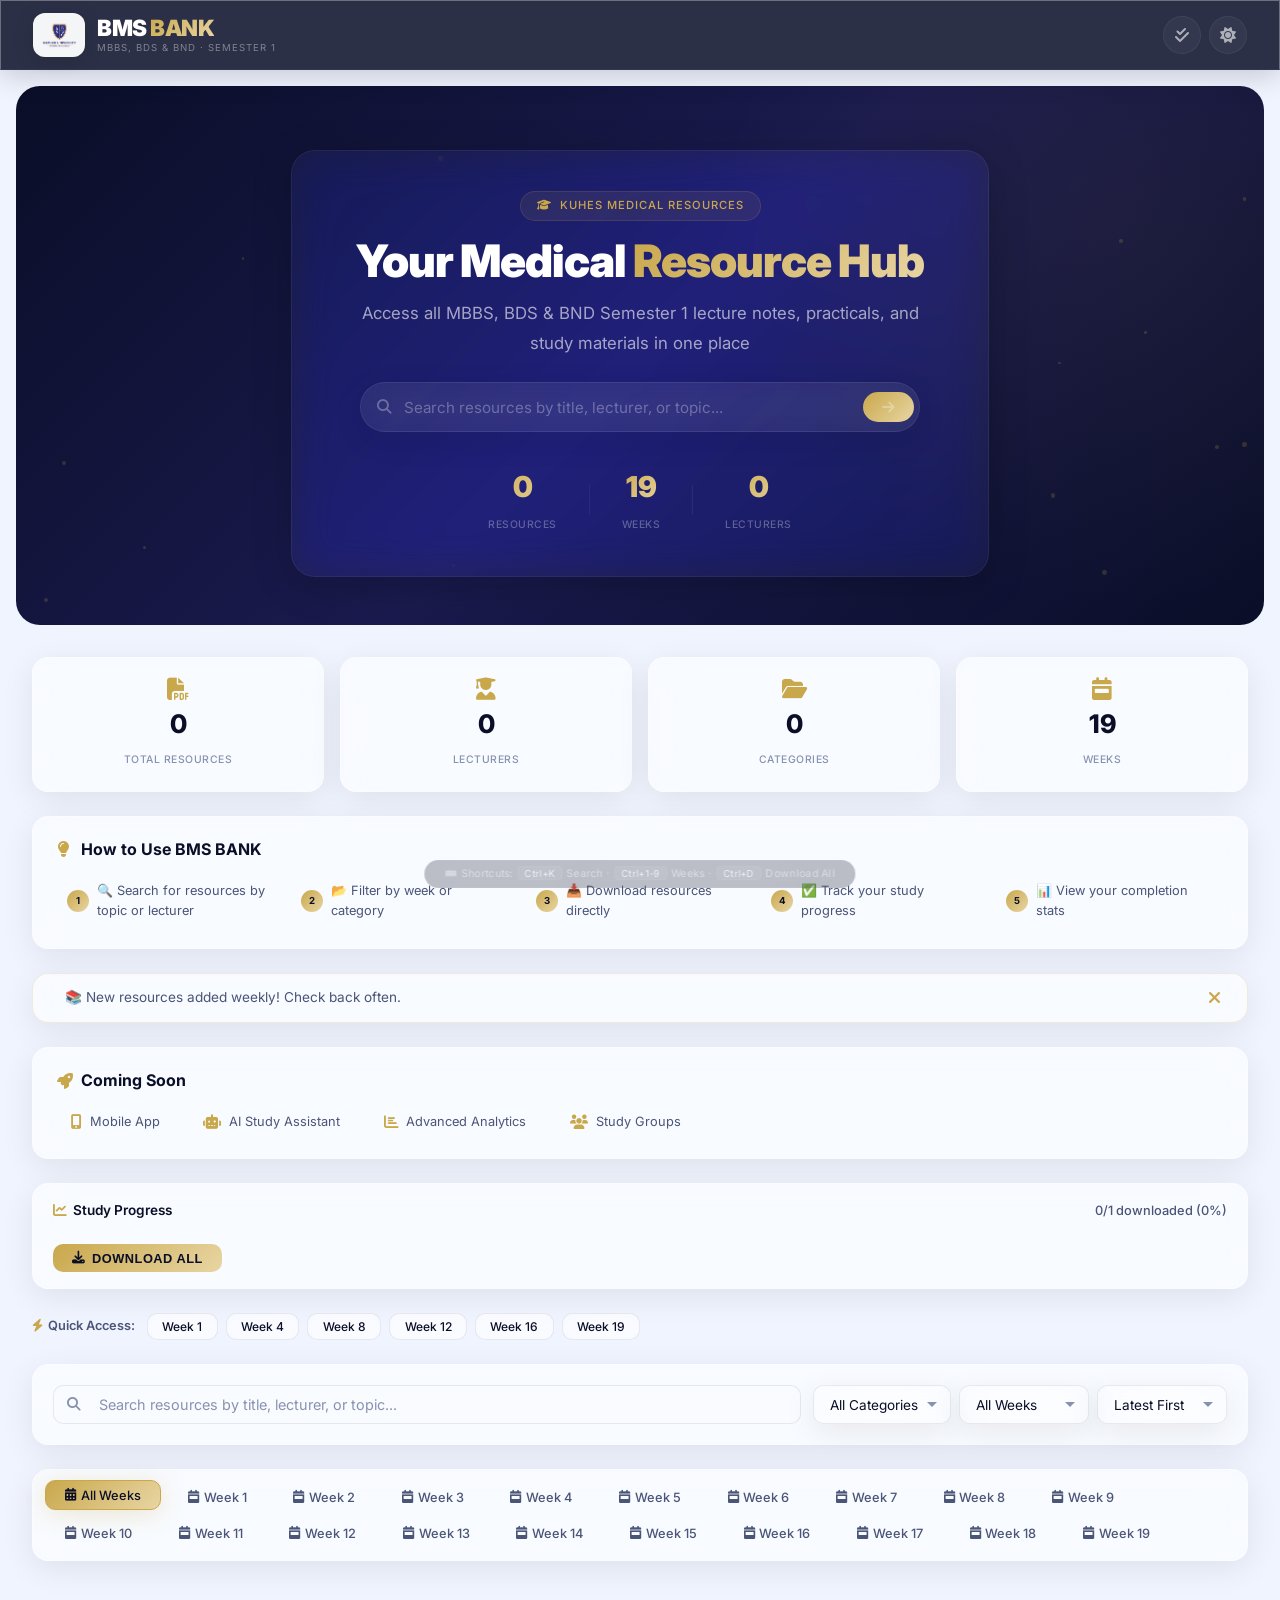
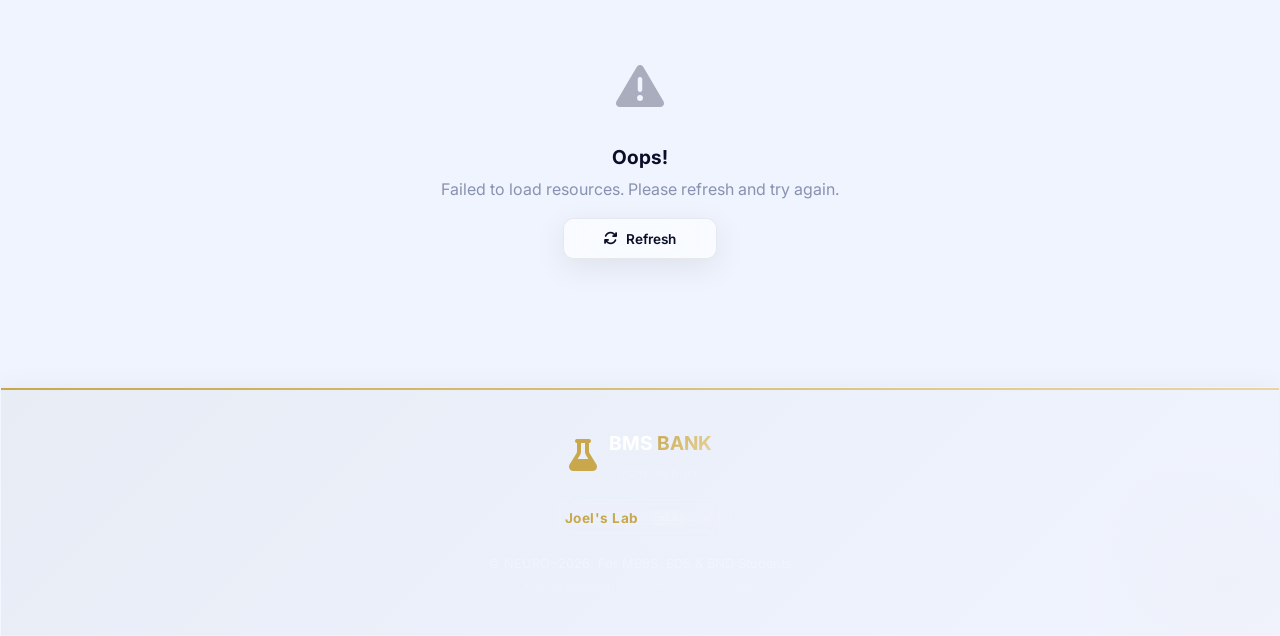
==== commit 82626f2b: "g" ====
--- a/index.html
+++ b/index.html
@@ -8,7 +8,6 @@
     <!-- ============================================ -->
     <!-- OPEN GRAPH / SOCIAL MEDIA PREVIEW           -->
     <!-- ============================================ -->
-    <!-- WhatsApp, Facebook, LinkedIn Preview -->
     <meta property="og:title" content="BMS BANK - Medical Resource Hub" />
     <meta property="og:description" content="All MBBS, BDS & BND Semester 1 lecture notes, practicals, and study materials in one place with interactive study tracker." />
     <meta property="og:image" content="https://bms-bank.fly.dev/assets/og-image.png" />
@@ -19,29 +18,20 @@
     <meta property="og:site_name" content="BMS BANK" />
     <meta property="og:locale" content="en_GB" />
     
-    <!-- Twitter Card -->
     <meta name="twitter:card" content="summary_large_image" />
     <meta name="twitter:title" content="BMS BANK - Medical Resource Hub" />
     <meta name="twitter:description" content="All MBBS, BDS & BND Semester 1 resources in one place with study tracker." />
     <meta name="twitter:image" content="https://bms-bank.fly.dev/assets/og-image.png" />
     
-    <!-- Additional Meta Tags -->
     <meta name="description" content="Access all MBBS, BDS & BND Semester 1 lecture notes, practicals, and study materials at Kamuzu University of Health Sciences." />
     <meta name="keywords" content="MBBS, BDS, BND, KUHeS, Medical Resources, Study Tracker, Semester 1, Malawi" />
     <meta name="author" content="NEURO~2026" />
     
-    <!-- ============================================ -->
-    <!-- STYLES & SCRIPTS                            -->
-    <!-- ============================================ -->
     <link rel="stylesheet" href="styles/main.css">
     <link rel="shortcut icon" href="assets/logo.png" type="image/png">
     <link href="https://fonts.googleapis.com/css2?family=Inter:wght@300;400;500;600;700;800;900&display=swap" rel="stylesheet">
     <link href="https://cdnjs.cloudflare.com/ajax/libs/font-awesome/6.5.0/css/all.min.css" rel="stylesheet">
     
-    <!-- ============================================ -->
-    <!-- WHATSAPP PREVIEW FIX (Optional)             -->
-    <!-- ============================================ -->
-    <!-- Forces WhatsApp to use the OG image -->
     <meta property="og:image:secure_url" content="https://bms-bank.fly.dev/assets/og-image.png" />
     <meta property="og:image:type" content="image/png" />
 </head>
@@ -147,6 +137,56 @@
                 <span class="stat-value">19</span>
                 <span class="stat-label">Weeks</span>
             </div>
+        </div>
+
+        <!-- How to Use -->
+        <div class="how-to-use glass">
+            <div class="how-to-use-header">
+                <i class="fas fa-lightbulb" style="color: var(--secondary);"></i>
+                <h3>How to Use BMS BANK</h3>
+            </div>
+            <div class="how-to-use-steps">
+                <div class="step">
+                    <span class="step-number">1</span>
+                    <span class="step-text">🔍 Search for resources by topic or lecturer</span>
+                </div>
+                <div class="step">
+                    <span class="step-number">2</span>
+                    <span class="step-text">📂 Filter by week or category</span>
+                </div>
+                <div class="step">
+                    <span class="step-number">3</span>
+                    <span class="step-text">📥 Download resources directly</span>
+                </div>
+                <div class="step">
+                    <span class="step-number">4</span>
+                    <span class="step-text">✅ Track your study progress</span>
+                </div>
+                <div class="step">
+                    <span class="step-number">5</span>
+                    <span class="step-text">📊 View your completion stats</span>
+                </div>
+            </div>
+        </div>
+
+        <!-- Announcement Banner -->
+        <div class="announcement-banner glass" id="announcementBanner">
+            <i class="fas fa-megaphone"></i>
+            <span id="announcementText">📚 New resources added weekly! Check back often.</span>
+            <button class="announcement-close" onclick="document.getElementById('announcementBanner').style.display='none'">
+                <i class="fas fa-times"></i>
+            </button>
+        </div>
+
+        <!-- Coming Soon -->
+        <div class="coming-soon glass">
+            <h3><i class="fas fa-rocket" style="color: var(--secondary);"></i> Coming Soon</h3>
+            <ul>
+                <li><i class="fas fa-mobile-alt"></i> Mobile App</li>
+                <li><i class="fas fa-robot"></i> AI Study Assistant</li>
+                <li><i class="fas fa-chart-bar"></i> Advanced Analytics</li>
+                <li><i class="fas fa-users"></i> Study Groups</li>
+            </ul>
         </div>
 
         <!-- Progress Bar -->
@@ -287,6 +327,11 @@
         <span>⌨️ Shortcuts: <kbd>Ctrl+K</kbd> Search · <kbd>Ctrl+1-9</kbd> Weeks · <kbd>Ctrl+D</kbd> Download All</span>
     </div>
 
+    <!-- Scroll to Top Button -->
+    <button id="scrollTopBtn" class="scroll-top-btn" onclick="window.scrollTo({top:0,behavior:'smooth'})">
+        <i class="fas fa-arrow-up"></i>
+    </button>
+
     <!-- Scripts -->
     <script src="js/config.js"></script>
     <script src="js/timetable.js"></script>
--- a/styles/main.css
+++ b/styles/main.css
@@ -2680,4 +2680,279 @@
     color: var(--primary);
     border-color: var(--secondary);
     box-shadow: 0 0 30px rgba(201, 168, 76, 0.2);
+}
+
+/* ============================================
+   SCROLL TO TOP BUTTON
+   ============================================ */
+.scroll-top-btn {
+    position: fixed;
+    bottom: 80px;
+    right: 20px;
+    width: 44px;
+    height: 44px;
+    border-radius: 50%;
+    background: var(--gradient-secondary);
+    color: var(--primary);
+    border: none;
+    cursor: pointer;
+    box-shadow: 0 4px 20px rgba(201, 168, 76, 0.3);
+    opacity: 0;
+    visibility: hidden;
+    transition: all 0.3s cubic-bezier(0.34, 1.56, 0.64, 1);
+    z-index: 1000;
+    font-size: 1.2rem;
+    display: flex;
+    align-items: center;
+    justify-content: center;
+}
+
+.scroll-top-btn.visible {
+    opacity: 1;
+    visibility: visible;
+}
+
+.scroll-top-btn:hover {
+    transform: scale(1.1);
+    box-shadow: 0 8px 32px rgba(201, 168, 76, 0.4);
+}
+
+.scroll-top-btn:active {
+    transform: scale(0.9);
+}
+
+@media (max-width: 768px) {
+    .scroll-top-btn {
+        bottom: 70px;
+        right: 15px;
+        width: 40px;
+        height: 40px;
+        font-size: 1rem;
+    }
+}
+
+/* ============================================
+   POPULAR BADGE
+   ============================================ */
+.popular-badge {
+    display: inline-flex;
+    align-items: center;
+    gap: 0.3rem;
+    padding: 0.1rem 0.6rem;
+    border-radius: var(--radius-full);
+    background: rgba(245, 158, 11, 0.15);
+    color: #f59e0b;
+    font-size: 0.6rem;
+    font-weight: 600;
+    border: 1px solid rgba(245, 158, 11, 0.2);
+    animation: popIn 0.4s cubic-bezier(0.34, 1.56, 0.64, 1);
+}
+
+@keyframes popIn {
+    0% { transform: scale(0); opacity: 0; }
+    100% { transform: scale(1); opacity: 1; }
+}
+
+/* ============================================
+   HOW TO USE SECTION
+   ============================================ */
+.how-to-use {
+    padding: 1.25rem 1.5rem;
+    margin-bottom: 1.5rem;
+    border-radius: var(--radius);
+    background: var(--glass-bg);
+    backdrop-filter: blur(20px) saturate(180%);
+    -webkit-backdrop-filter: blur(20px) saturate(180%);
+    border: 1px solid var(--glass-border);
+    box-shadow: var(--glass-shadow);
+    transition: var(--transition);
+}
+
+.how-to-use:hover {
+    box-shadow: var(--shadow-md), var(--shadow-glow);
+    border-color: var(--secondary);
+}
+
+.how-to-use-header {
+    display: flex;
+    align-items: center;
+    gap: 0.75rem;
+    margin-bottom: 0.75rem;
+}
+
+.how-to-use-header h3 {
+    font-size: 1rem;
+    font-weight: 700;
+    color: var(--text);
+}
+
+.how-to-use-steps {
+    display: grid;
+    grid-template-columns: repeat(auto-fill, minmax(200px, 1fr));
+    gap: 0.5rem;
+}
+
+.step {
+    display: flex;
+    align-items: center;
+    gap: 0.5rem;
+    padding: 0.4rem 0.6rem;
+    border-radius: var(--radius-sm);
+    background: rgba(255, 255, 255, 0.03);
+    transition: var(--transition);
+}
+
+.step:hover {
+    background: rgba(255, 255, 255, 0.06);
+    transform: translateX(4px);
+}
+
+.step-number {
+    display: inline-flex;
+    align-items: center;
+    justify-content: center;
+    width: 22px;
+    height: 22px;
+    border-radius: 50%;
+    background: var(--gradient-secondary);
+    color: var(--primary);
+    font-size: 0.6rem;
+    font-weight: 700;
+    flex-shrink: 0;
+}
+
+.step-text {
+    font-size: 0.8rem;
+    color: var(--text-light);
+}
+
+@media (max-width: 768px) {
+    .how-to-use-steps {
+        grid-template-columns: 1fr;
+    }
+}
+
+/* ============================================
+   ANNOUNCEMENT BANNER
+   ============================================ */
+.announcement-banner {
+    display: flex;
+    align-items: center;
+    gap: 0.75rem;
+    padding: 0.75rem 1.25rem;
+    margin-bottom: 1.5rem;
+    border-radius: var(--radius);
+    background: var(--glass-bg);
+    backdrop-filter: blur(20px) saturate(180%);
+    -webkit-backdrop-filter: blur(20px) saturate(180%);
+    border: 1px solid rgba(201, 168, 76, 0.2);
+    box-shadow: var(--glass-shadow);
+    position: relative;
+}
+
+.announcement-banner i {
+    color: var(--secondary);
+    font-size: 1.1rem;
+}
+
+.announcement-banner span {
+    flex: 1;
+    font-size: 0.85rem;
+    color: var(--text-light);
+}
+
+.announcement-close {
+    background: none;
+    border: none;
+    color: var(--text-muted);
+    cursor: pointer;
+    padding: 0.2rem 0.4rem;
+    font-size: 0.8rem;
+    transition: var(--transition);
+    border-radius: 50%;
+}
+
+.announcement-close:hover {
+    background: rgba(255, 255, 255, 0.05);
+    color: var(--text);
+    transform: rotate(90deg);
+}
+
+@media (max-width: 768px) {
+    .announcement-banner {
+        flex-wrap: wrap;
+        padding: 0.6rem 1rem;
+    }
+    
+    .announcement-banner span {
+        font-size: 0.8rem;
+    }
+}
+
+/* ============================================
+   COMING SOON SECTION
+   ============================================ */
+.coming-soon {
+    padding: 1.25rem 1.5rem;
+    margin-bottom: 1.5rem;
+    border-radius: var(--radius);
+    background: var(--glass-bg);
+    backdrop-filter: blur(20px) saturate(180%);
+    -webkit-backdrop-filter: blur(20px) saturate(180%);
+    border: 1px solid var(--glass-border);
+    box-shadow: var(--glass-shadow);
+    transition: var(--transition);
+}
+
+.coming-soon:hover {
+    box-shadow: var(--shadow-md), var(--shadow-glow);
+    border-color: var(--secondary);
+}
+
+.coming-soon h3 {
+    font-size: 1rem;
+    font-weight: 700;
+    color: var(--text);
+    margin-bottom: 0.75rem;
+    display: flex;
+    align-items: center;
+    gap: 0.5rem;
+}
+
+.coming-soon ul {
+    display: flex;
+    flex-wrap: wrap;
+    gap: 1rem;
+    list-style: none;
+    padding: 0;
+}
+
+.coming-soon ul li {
+    display: flex;
+    align-items: center;
+    gap: 0.5rem;
+    padding: 0.3rem 0.8rem;
+    border-radius: var(--radius-sm);
+    background: rgba(255, 255, 255, 0.03);
+    font-size: 0.8rem;
+    color: var(--text-light);
+    border: 1px solid transparent;
+    transition: var(--transition);
+}
+
+.coming-soon ul li:hover {
+    background: rgba(255, 255, 255, 0.06);
+    border-color: var(--border);
+    transform: translateY(-2px);
+}
+
+.coming-soon ul li i {
+    color: var(--secondary);
+    font-size: 0.9rem;
+}
+
+@media (max-width: 768px) {
+    .coming-soon ul li {
+        width: 100%;
+    }
 }
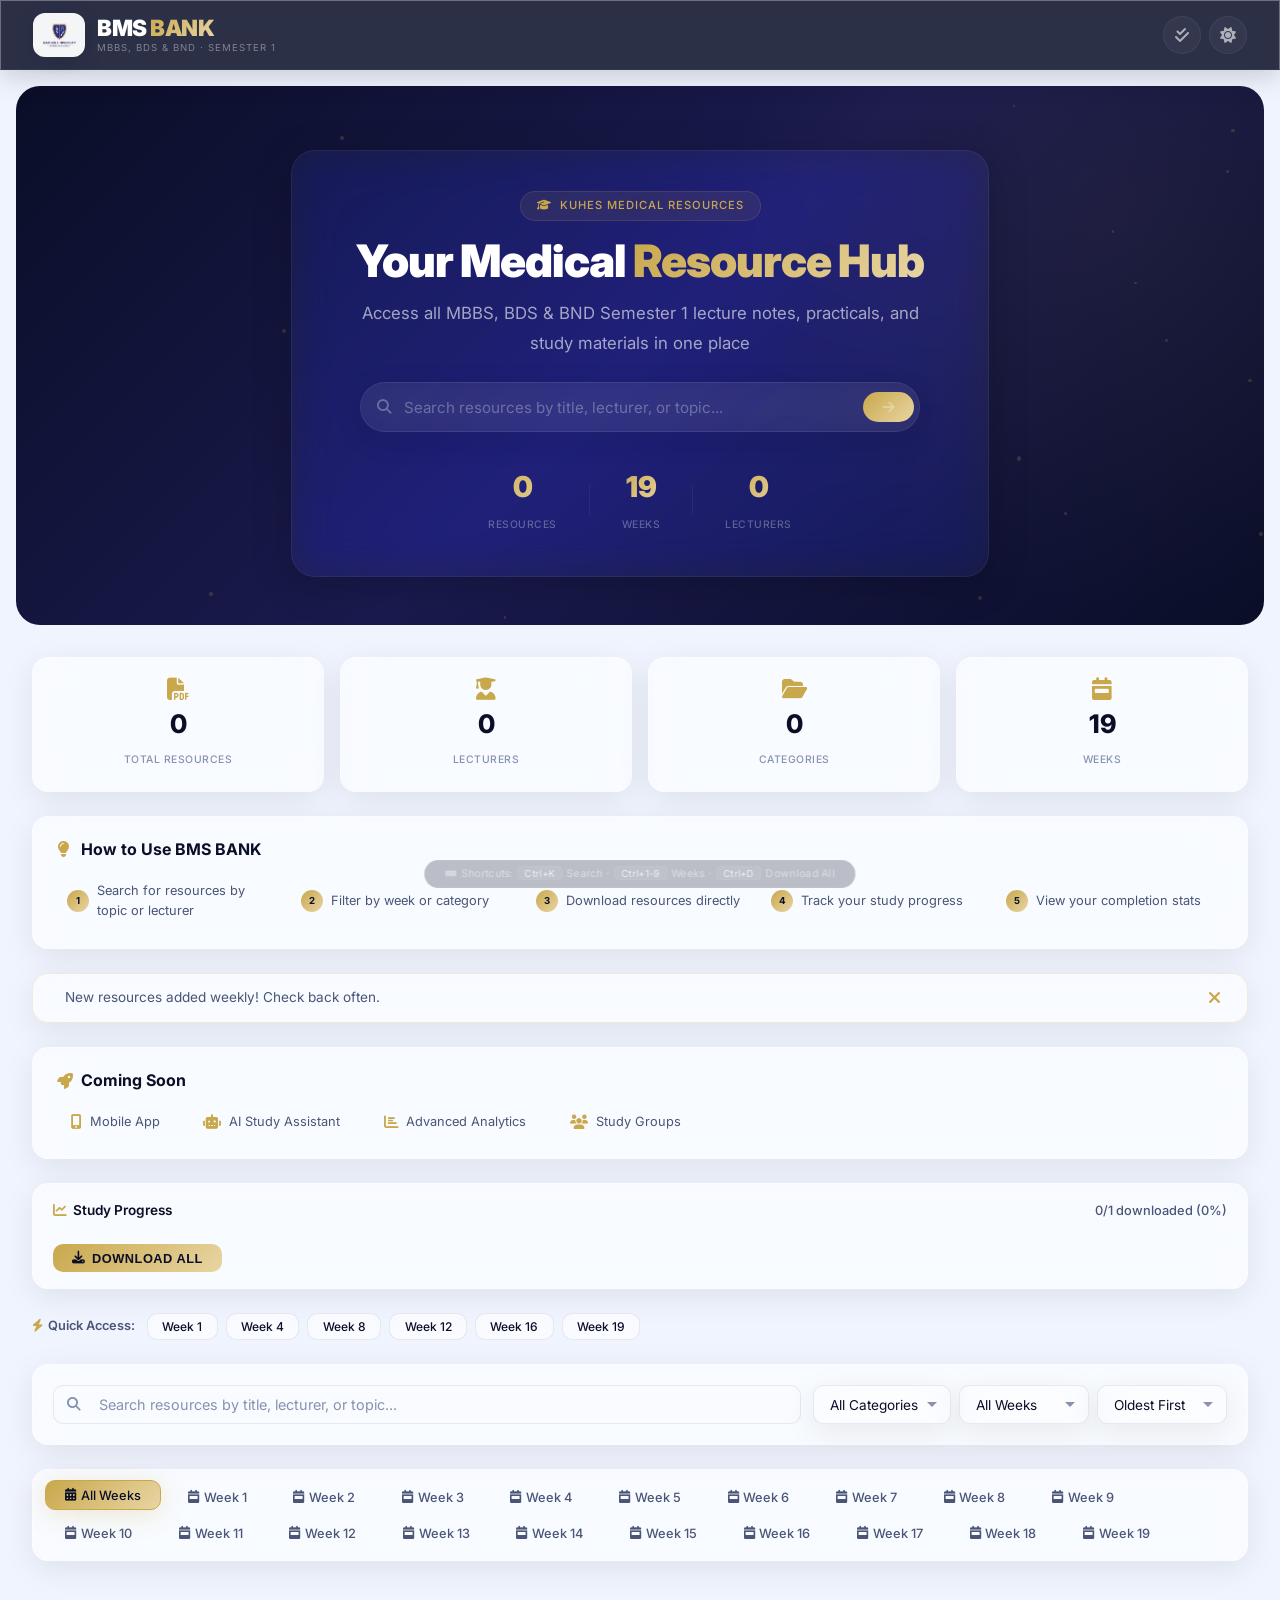
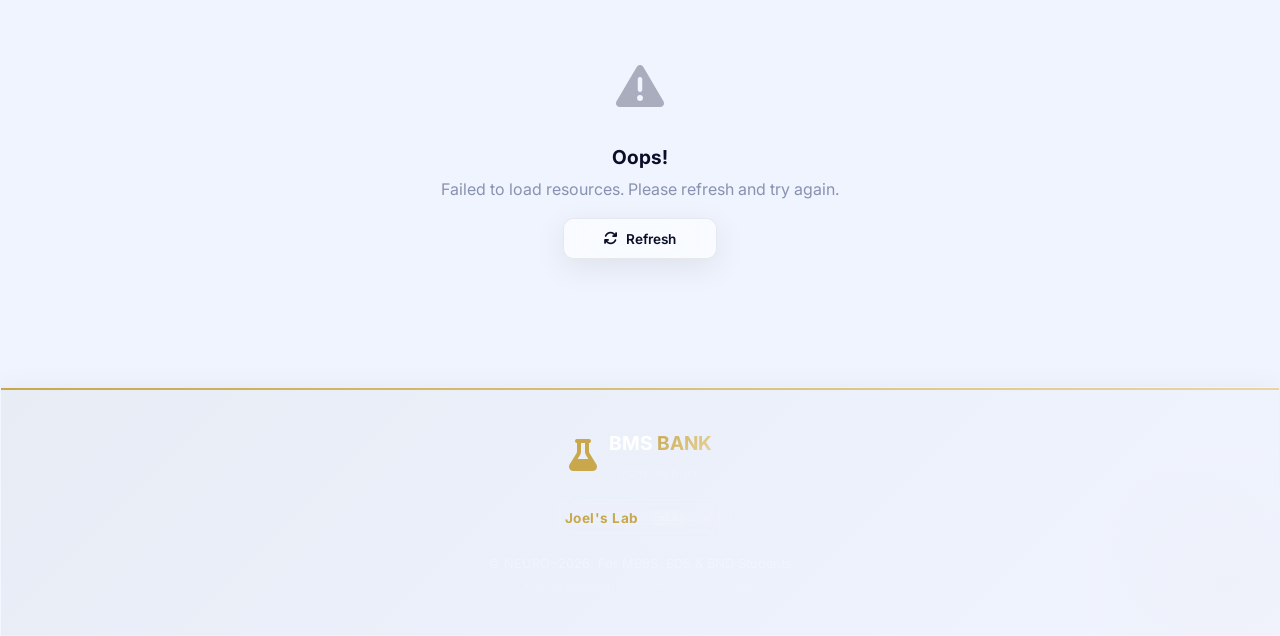
==== commit abb192a7: "g" ====
--- a/index.html
+++ b/index.html
@@ -148,23 +148,23 @@
             <div class="how-to-use-steps">
                 <div class="step">
                     <span class="step-number">1</span>
-                    <span class="step-text">🔍 Search for resources by topic or lecturer</span>
+                    <span class="step-text"> Search for resources by topic or lecturer</span>
                 </div>
                 <div class="step">
                     <span class="step-number">2</span>
-                    <span class="step-text">📂 Filter by week or category</span>
+                    <span class="step-text">Filter by week or category</span>
                 </div>
                 <div class="step">
                     <span class="step-number">3</span>
-                    <span class="step-text">📥 Download resources directly</span>
+                    <span class="step-text">Download resources directly</span>
                 </div>
                 <div class="step">
                     <span class="step-number">4</span>
-                    <span class="step-text">✅ Track your study progress</span>
+                    <span class="step-text">Track your study progress</span>
                 </div>
                 <div class="step">
                     <span class="step-number">5</span>
-                    <span class="step-text">📊 View your completion stats</span>
+                    <span class="step-text">View your completion stats</span>
                 </div>
             </div>
         </div>
@@ -172,7 +172,7 @@
         <!-- Announcement Banner -->
         <div class="announcement-banner glass" id="announcementBanner">
             <i class="fas fa-megaphone"></i>
-            <span id="announcementText">📚 New resources added weekly! Check back often.</span>
+            <span id="announcementText">New resources added weekly! Check back often.</span>
             <button class="announcement-close" onclick="document.getElementById('announcementBanner').style.display='none'">
                 <i class="fas fa-times"></i>
             </button>
@@ -224,8 +224,8 @@
                         <option value="all">All Weeks</option>
                     </select>
                     <select id="sortFilter" class="filter-select glass">
-                        <option value="newest" selected>Latest First</option>
-                        <option value="oldest">Oldest First</option>
+                        <option value="oldest" selected>Oldest First</option>
+                        <option value="newest">Latest First</option>
                         <option value="week">By Week</option>
                         <option value="alpha">Alphabetical</option>
                     </select>
--- a/styles/main.css
+++ b/styles/main.css
@@ -2955,4 +2955,74 @@
     .coming-soon ul li {
         width: 100%;
     }
+}
+
+/* ============================================
+   FILTER LOADING OVERLAY
+   ============================================ */
+.filter-loading-overlay {
+    position: absolute;
+    top: 0;
+    left: 0;
+    right: 0;
+    bottom: 0;
+    background: rgba(10, 14, 39, 0.6);
+    backdrop-filter: blur(8px);
+    -webkit-backdrop-filter: blur(8px);
+    border-radius: var(--radius);
+    display: flex;
+    align-items: center;
+    justify-content: center;
+    z-index: 100;
+    animation: fadeInOverlay 0.3s ease;
+}
+
+@keyframes fadeInOverlay {
+    from { opacity: 0; }
+    to { opacity: 1; }
+}
+
+.filter-loading-spinner {
+    text-align: center;
+    padding: 2rem;
+}
+
+.filter-loading-spinner .spinner {
+    width: 40px;
+    height: 40px;
+    border: 3px solid rgba(255, 255, 255, 0.1);
+    border-top: 3px solid var(--secondary);
+    border-radius: 50%;
+    animation: spin 0.8s linear infinite;
+    margin: 0 auto 1rem;
+}
+
+@keyframes spin {
+    to { transform: rotate(360deg); }
+}
+
+.filter-loading-spinner p {
+    color: var(--text-light);
+    font-size: 0.9rem;
+    font-weight: 500;
+    animation: pulseText 1.5s ease-in-out infinite;
+}
+
+@keyframes pulseText {
+    0%, 100% { opacity: 0.6; }
+    50% { opacity: 1; }
+}
+
+/* Light theme adjustments */
+[data-theme="light"] .filter-loading-overlay {
+    background: rgba(255, 255, 255, 0.7);
+}
+
+[data-theme="light"] .filter-loading-spinner .spinner {
+    border-color: rgba(0, 0, 0, 0.1);
+    border-top-color: var(--secondary);
+}
+
+[data-theme="light"] .filter-loading-spinner p {
+    color: var(--text);
 }
